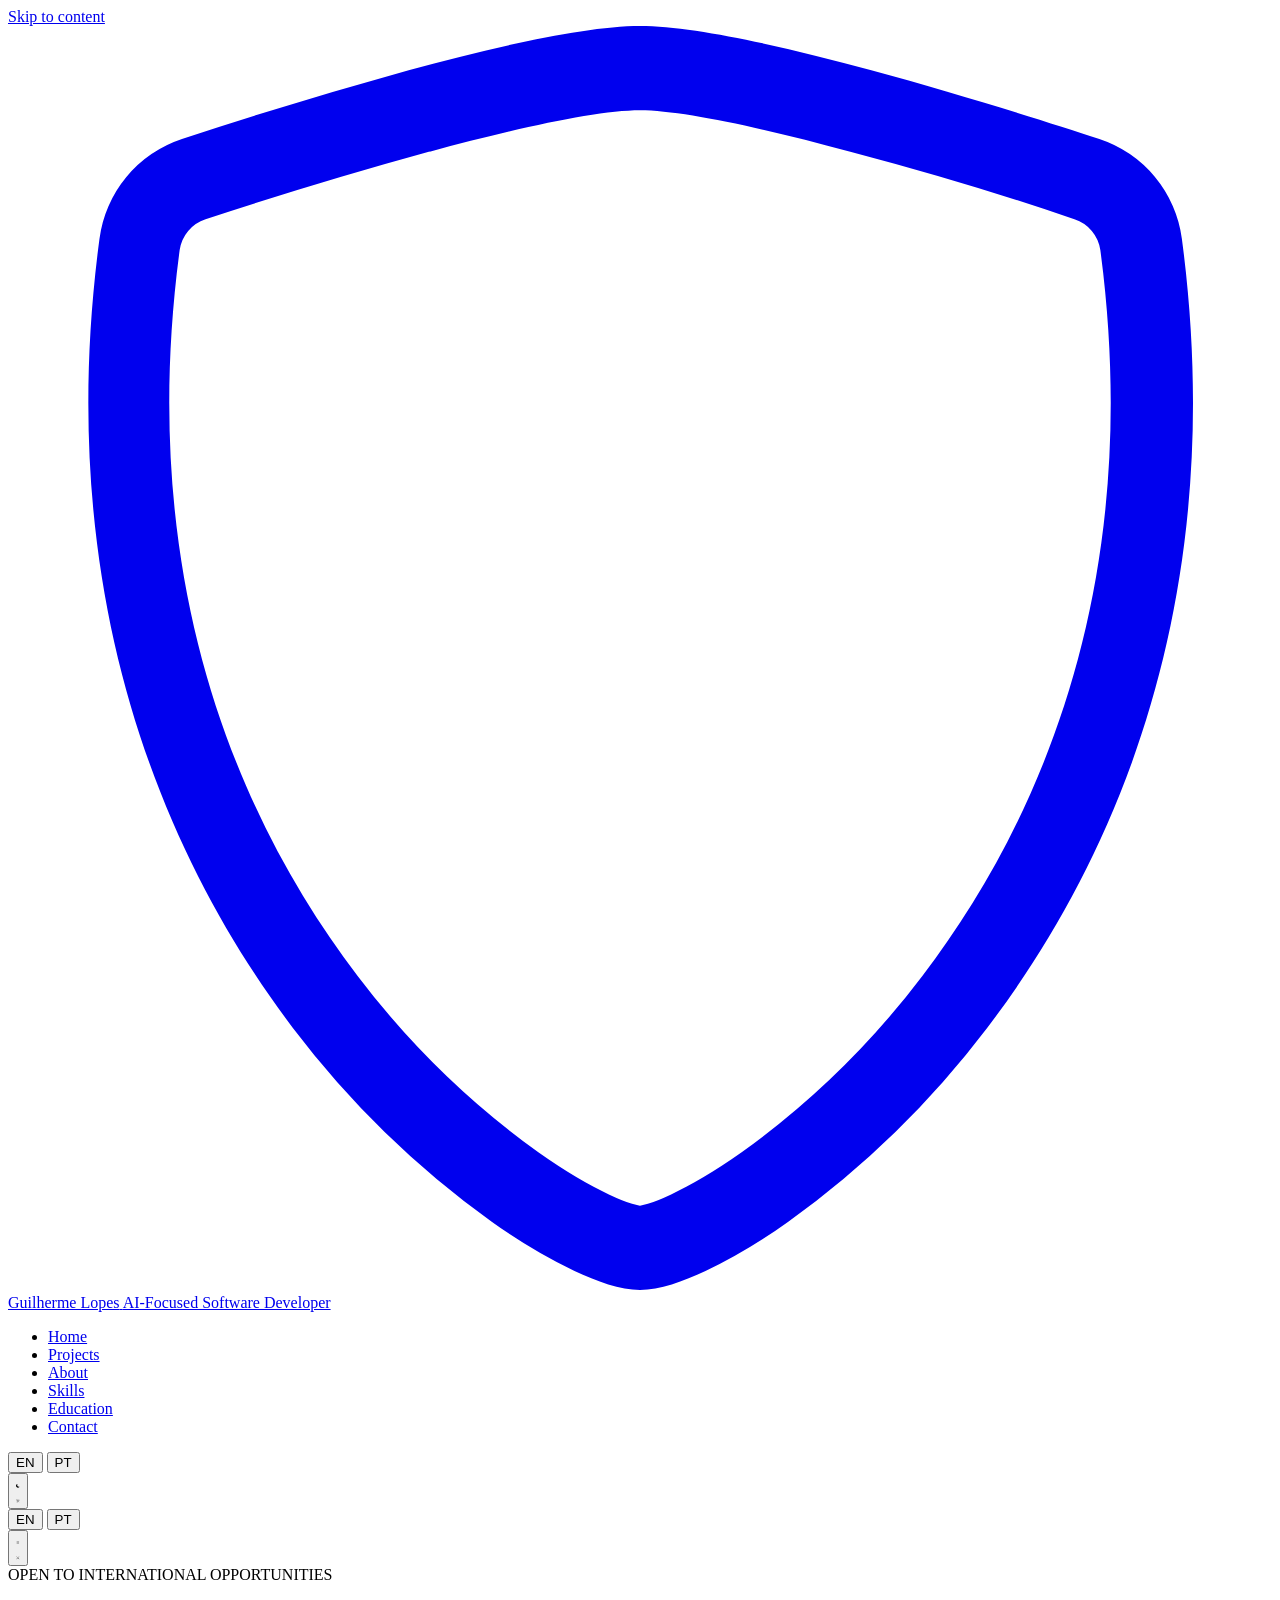
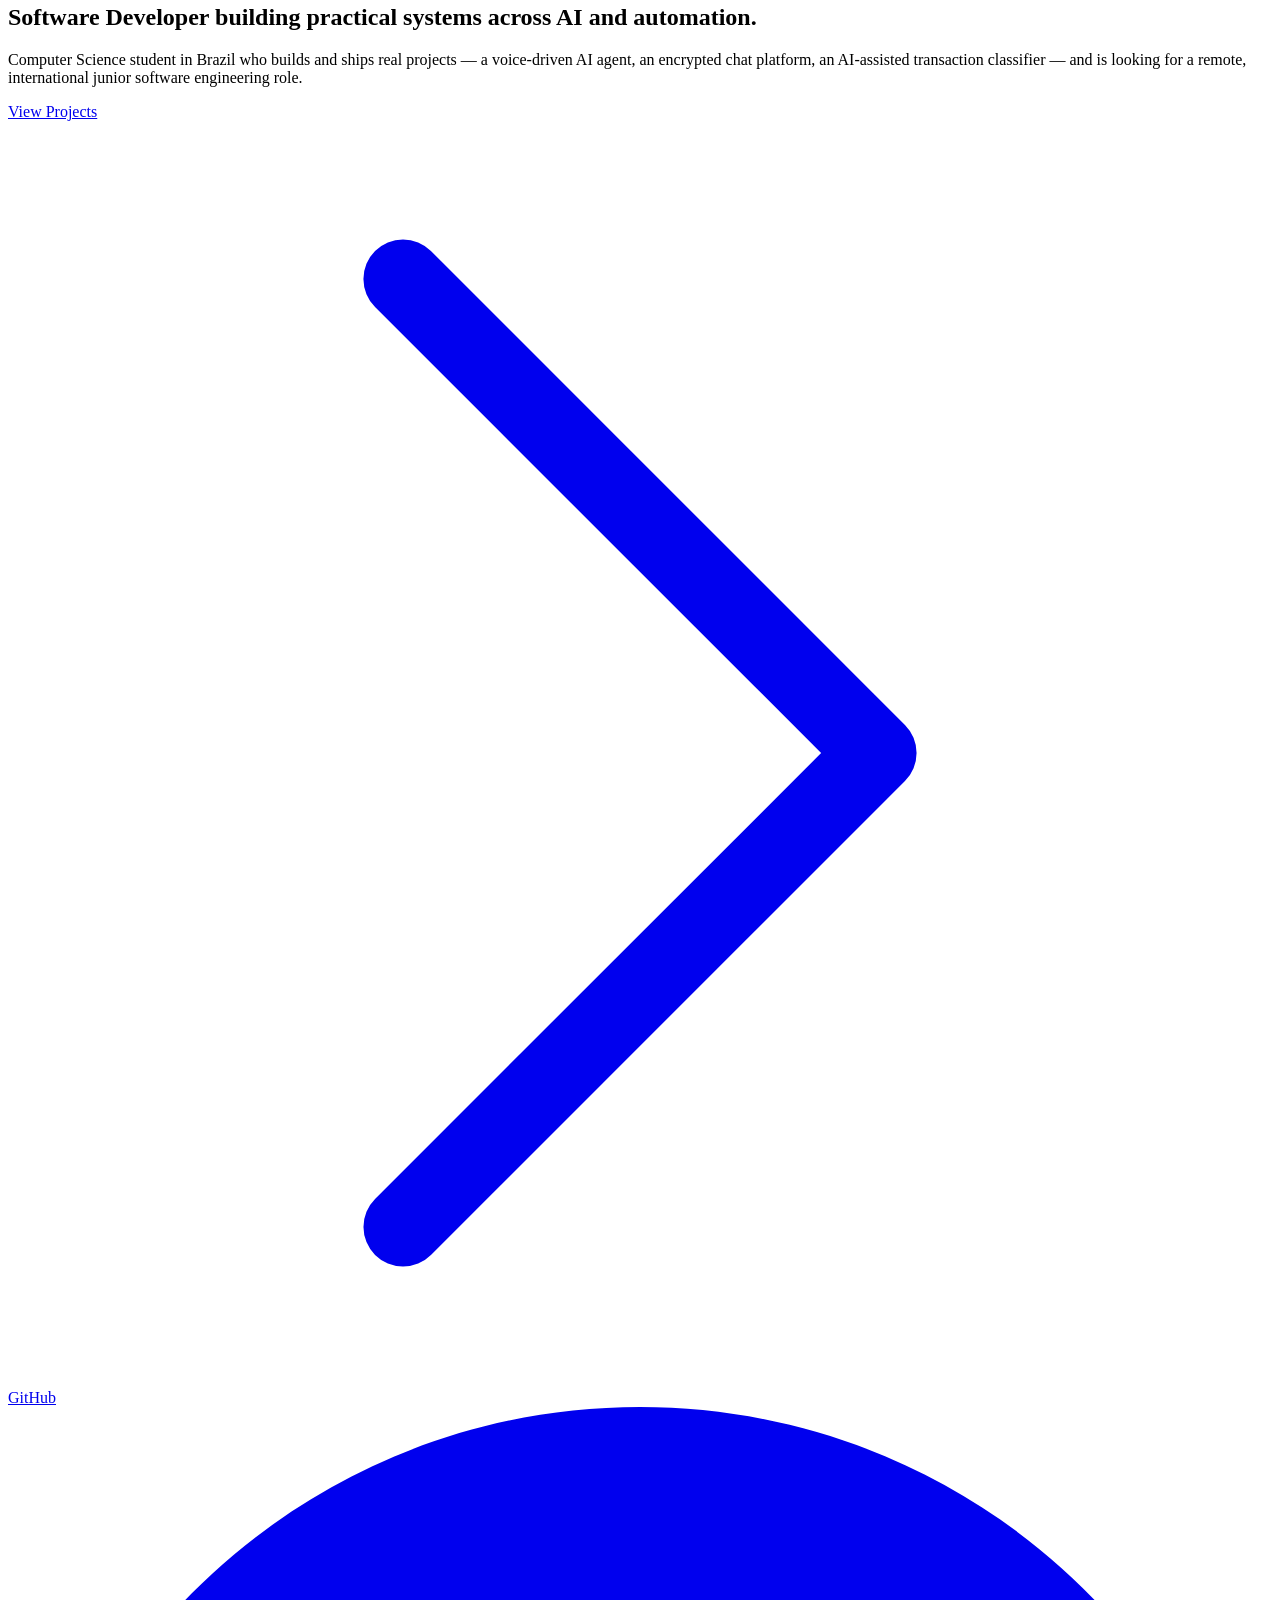
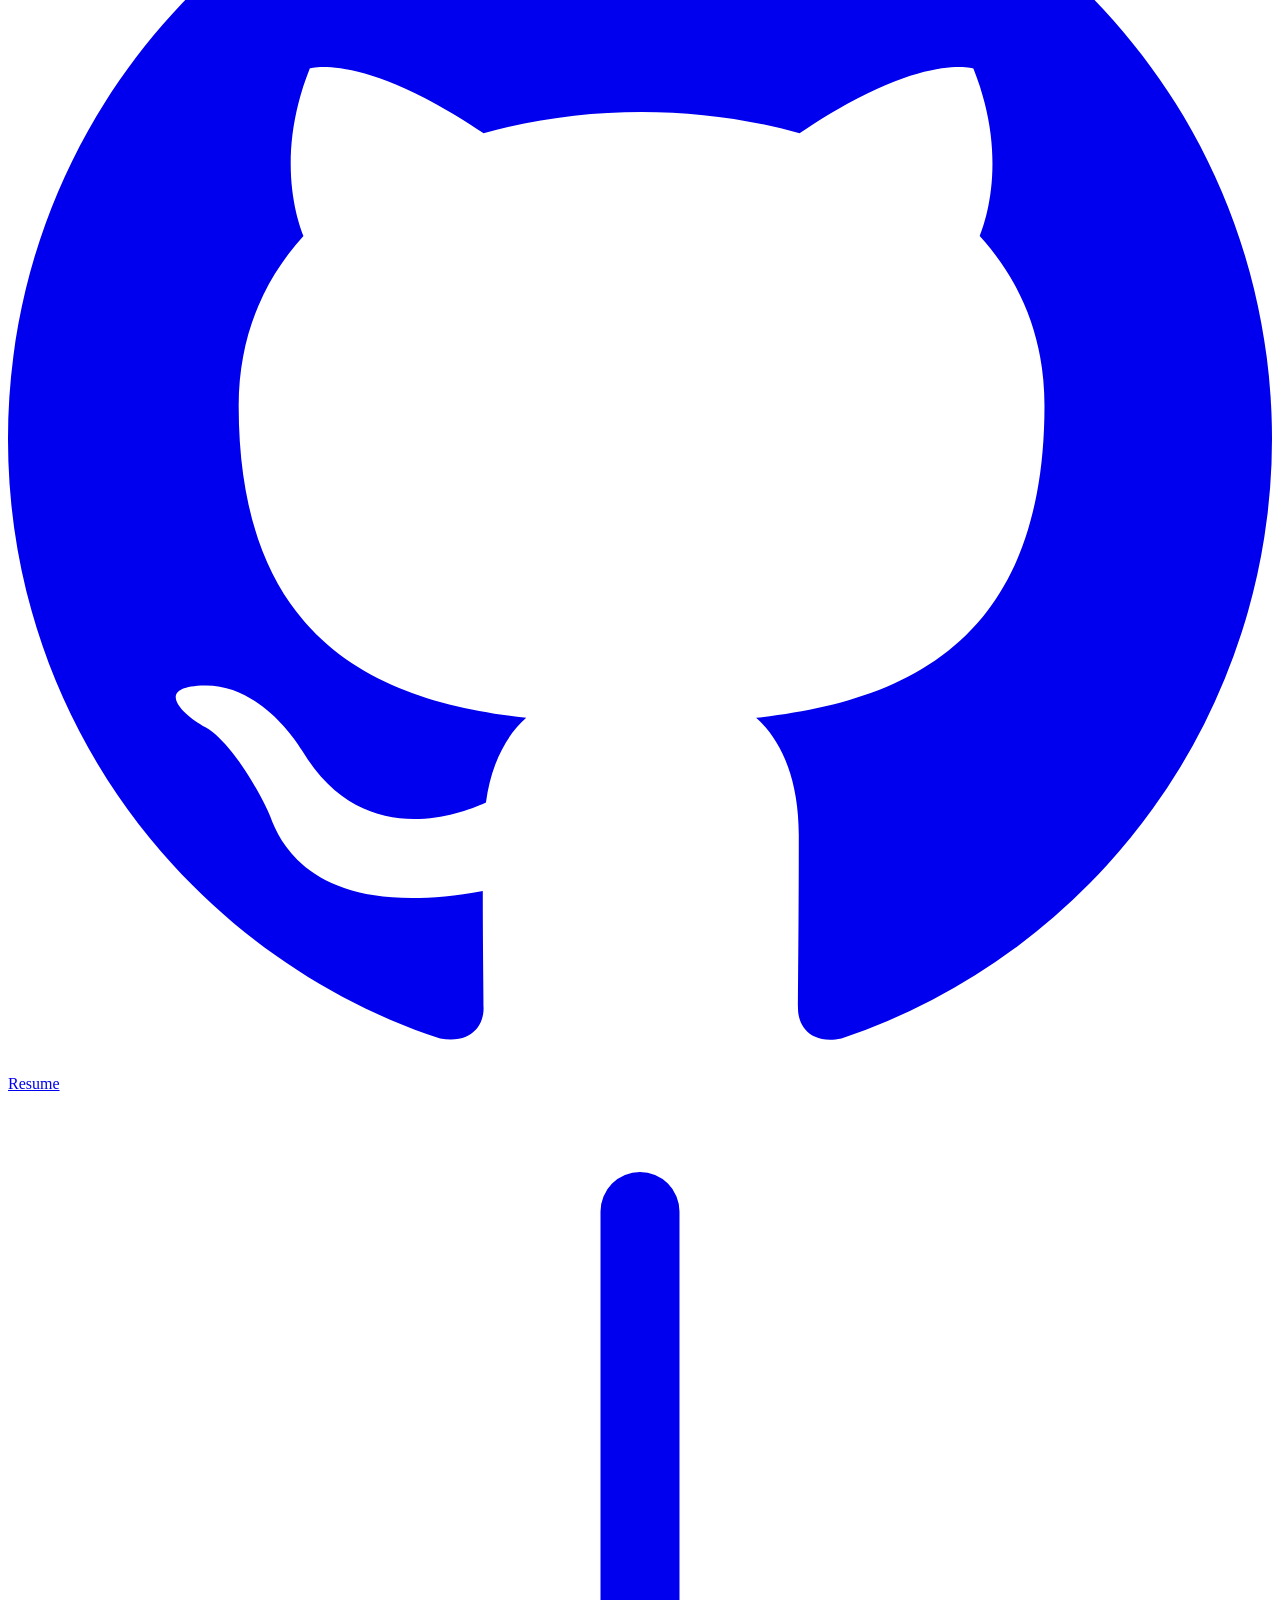
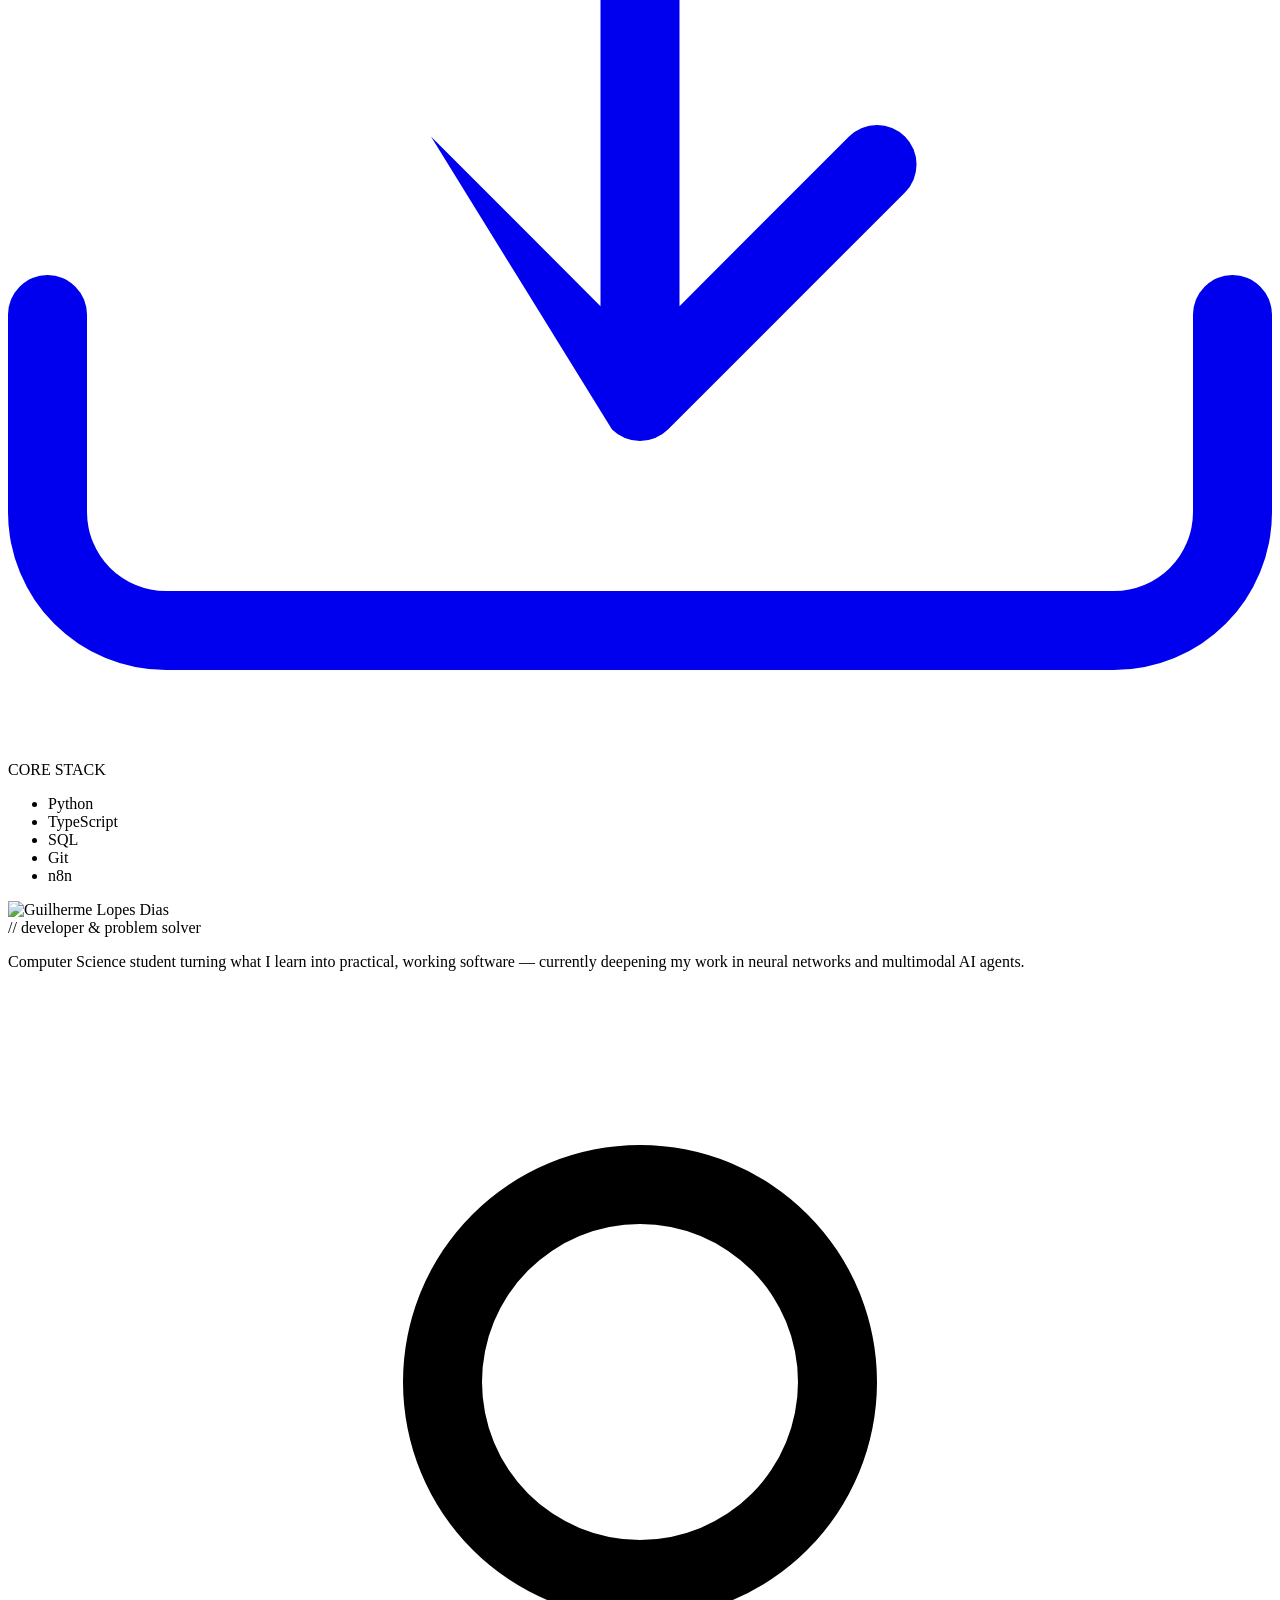
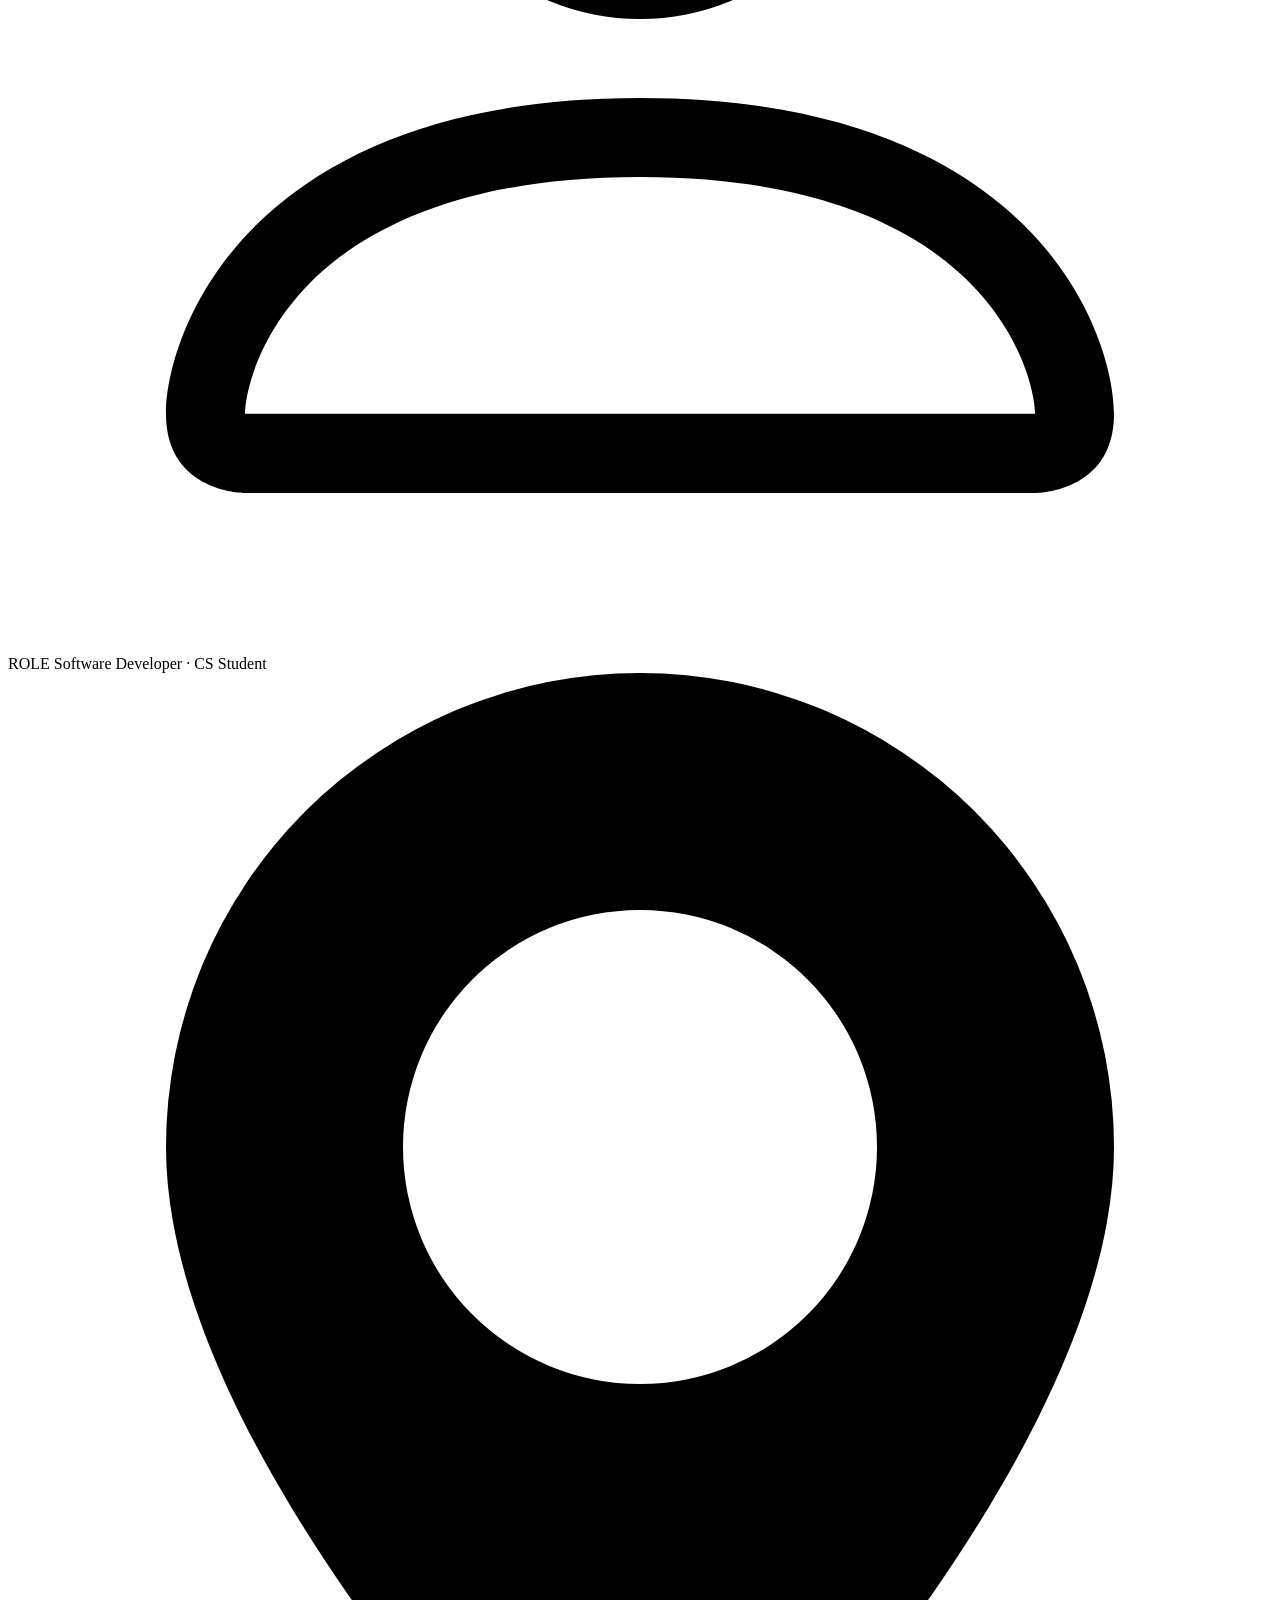
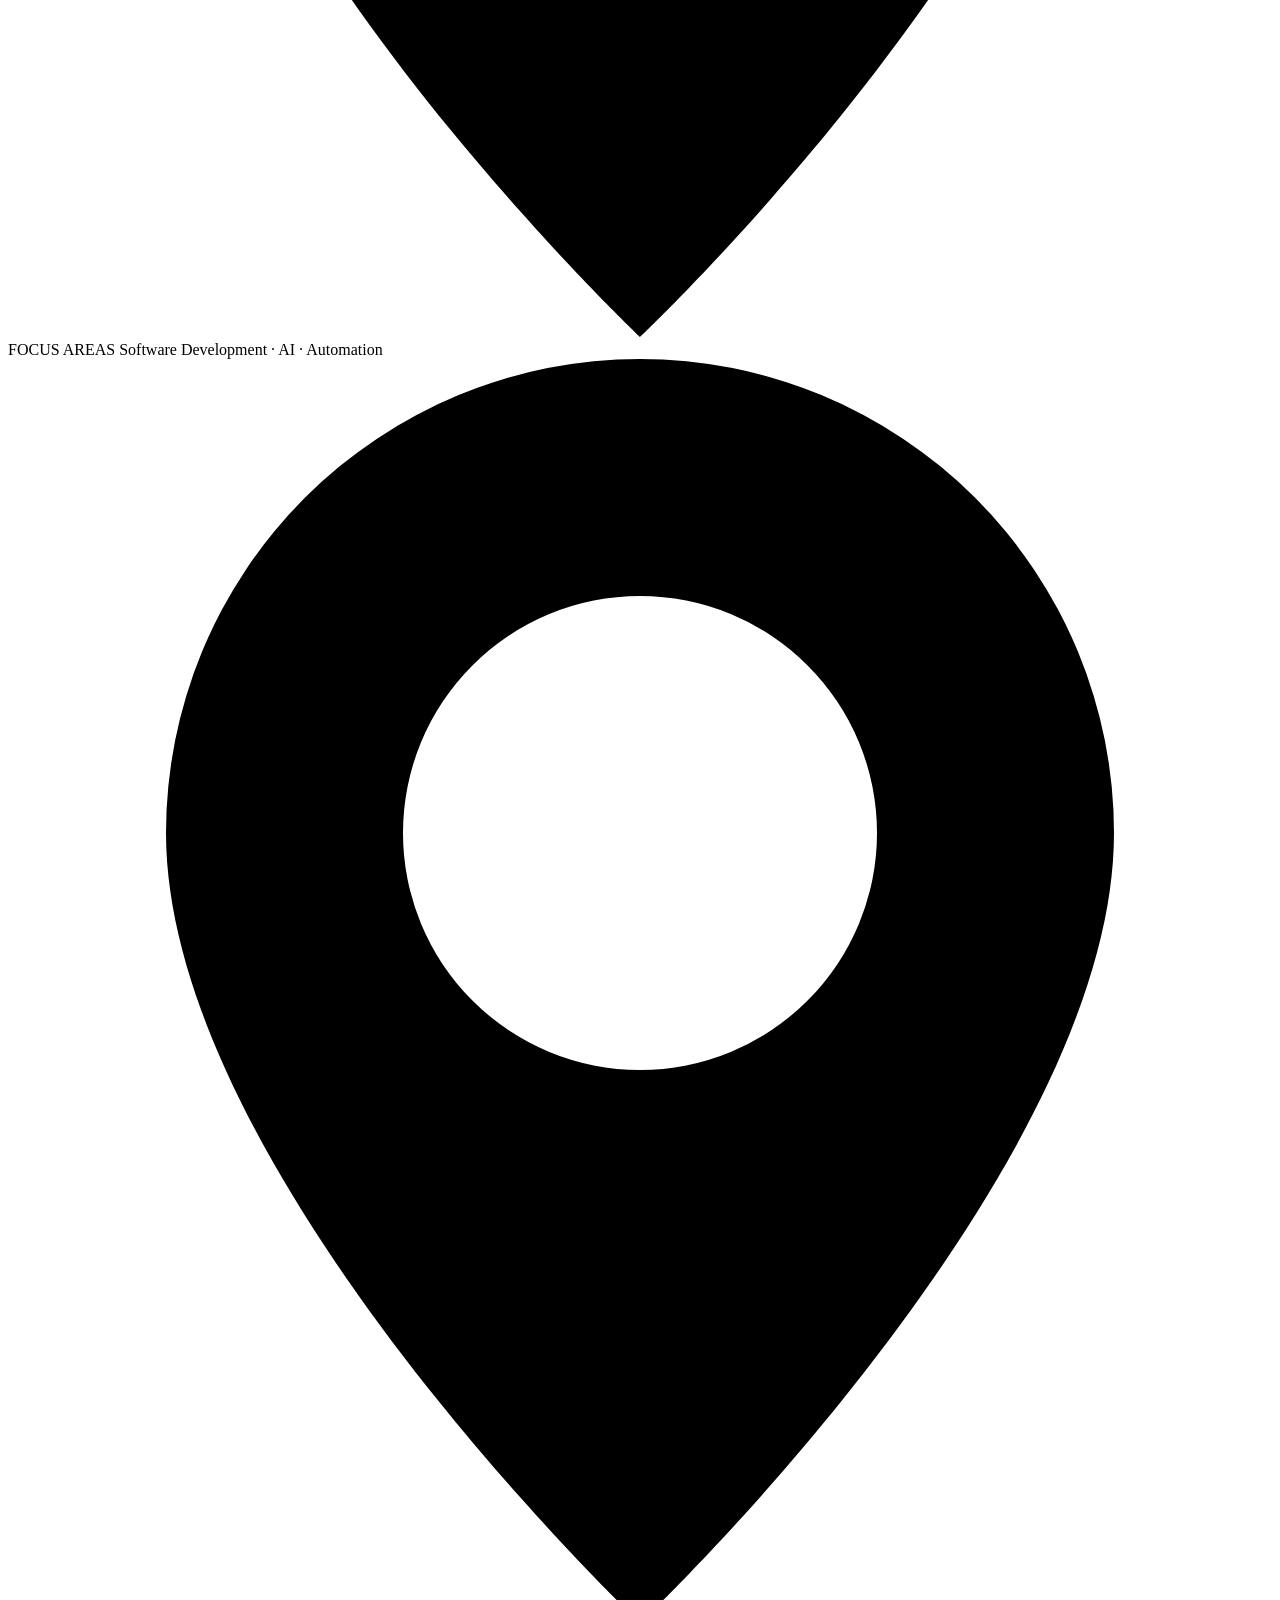
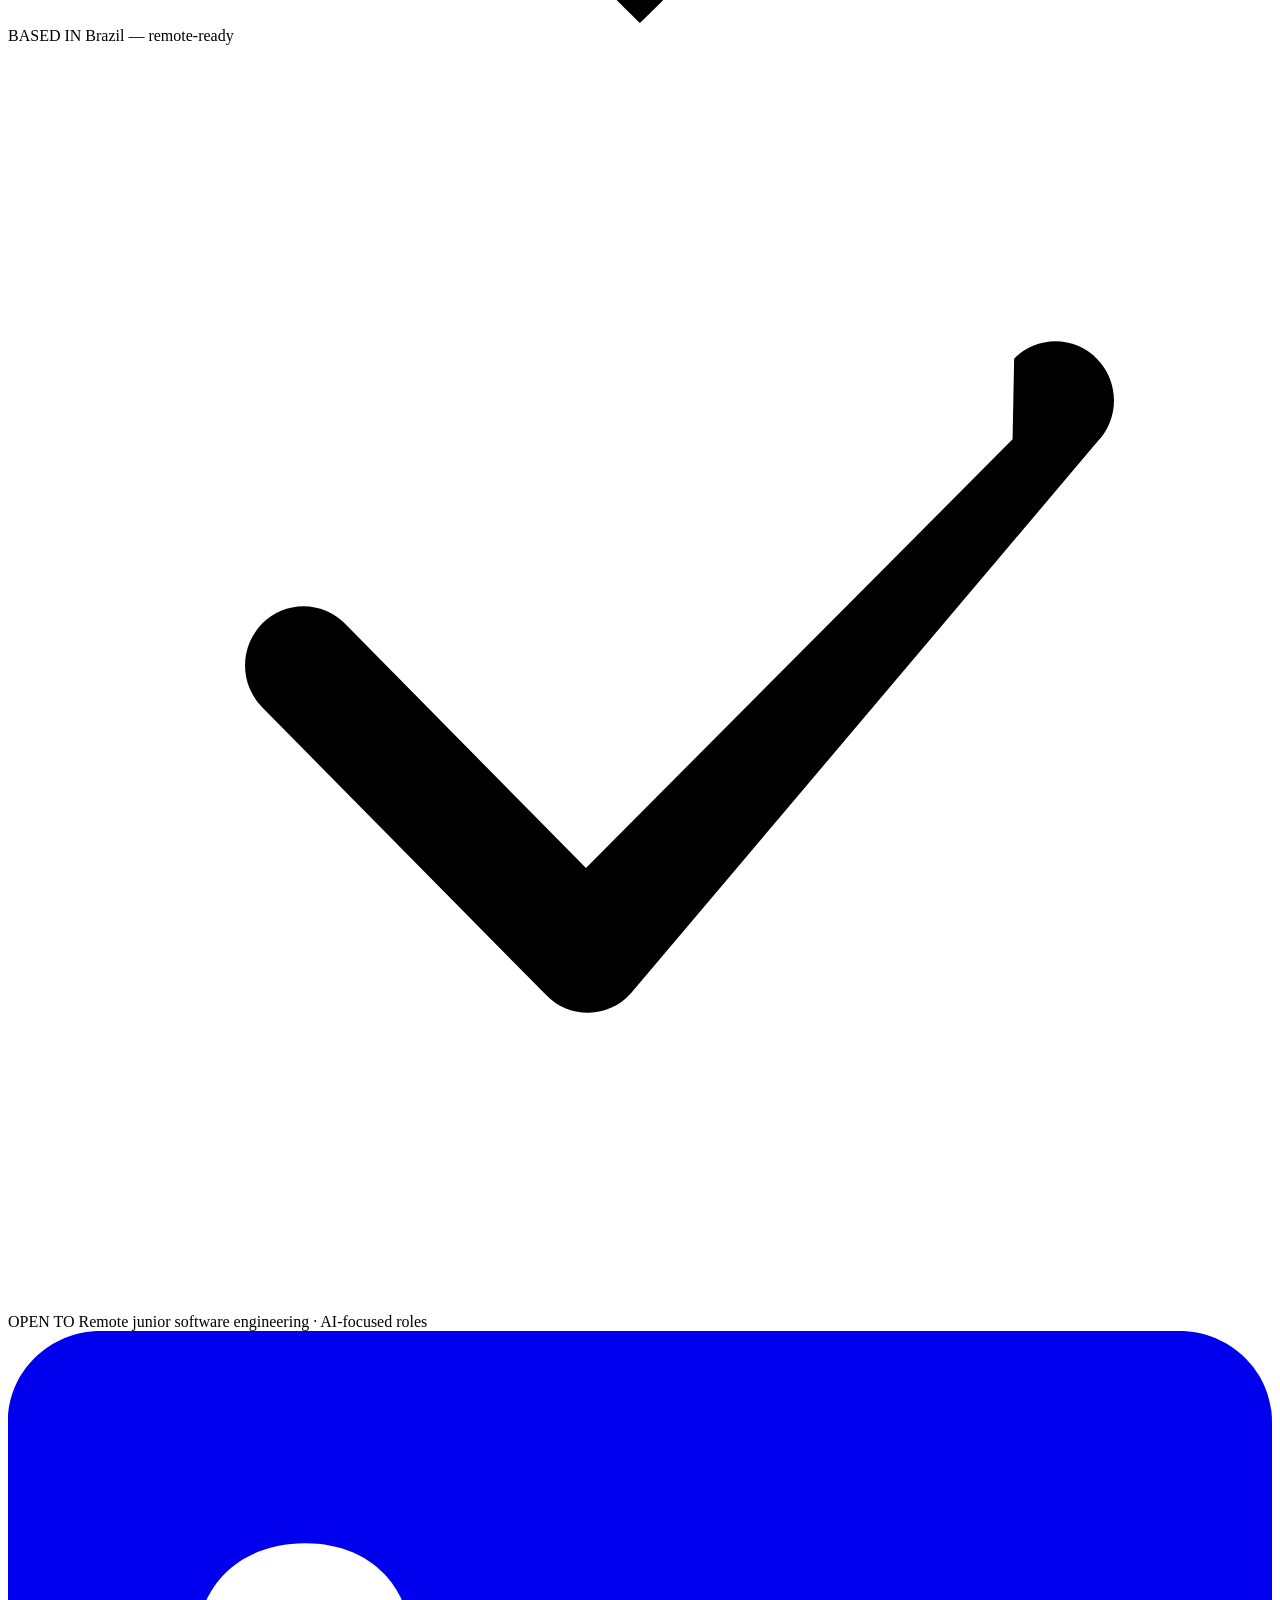
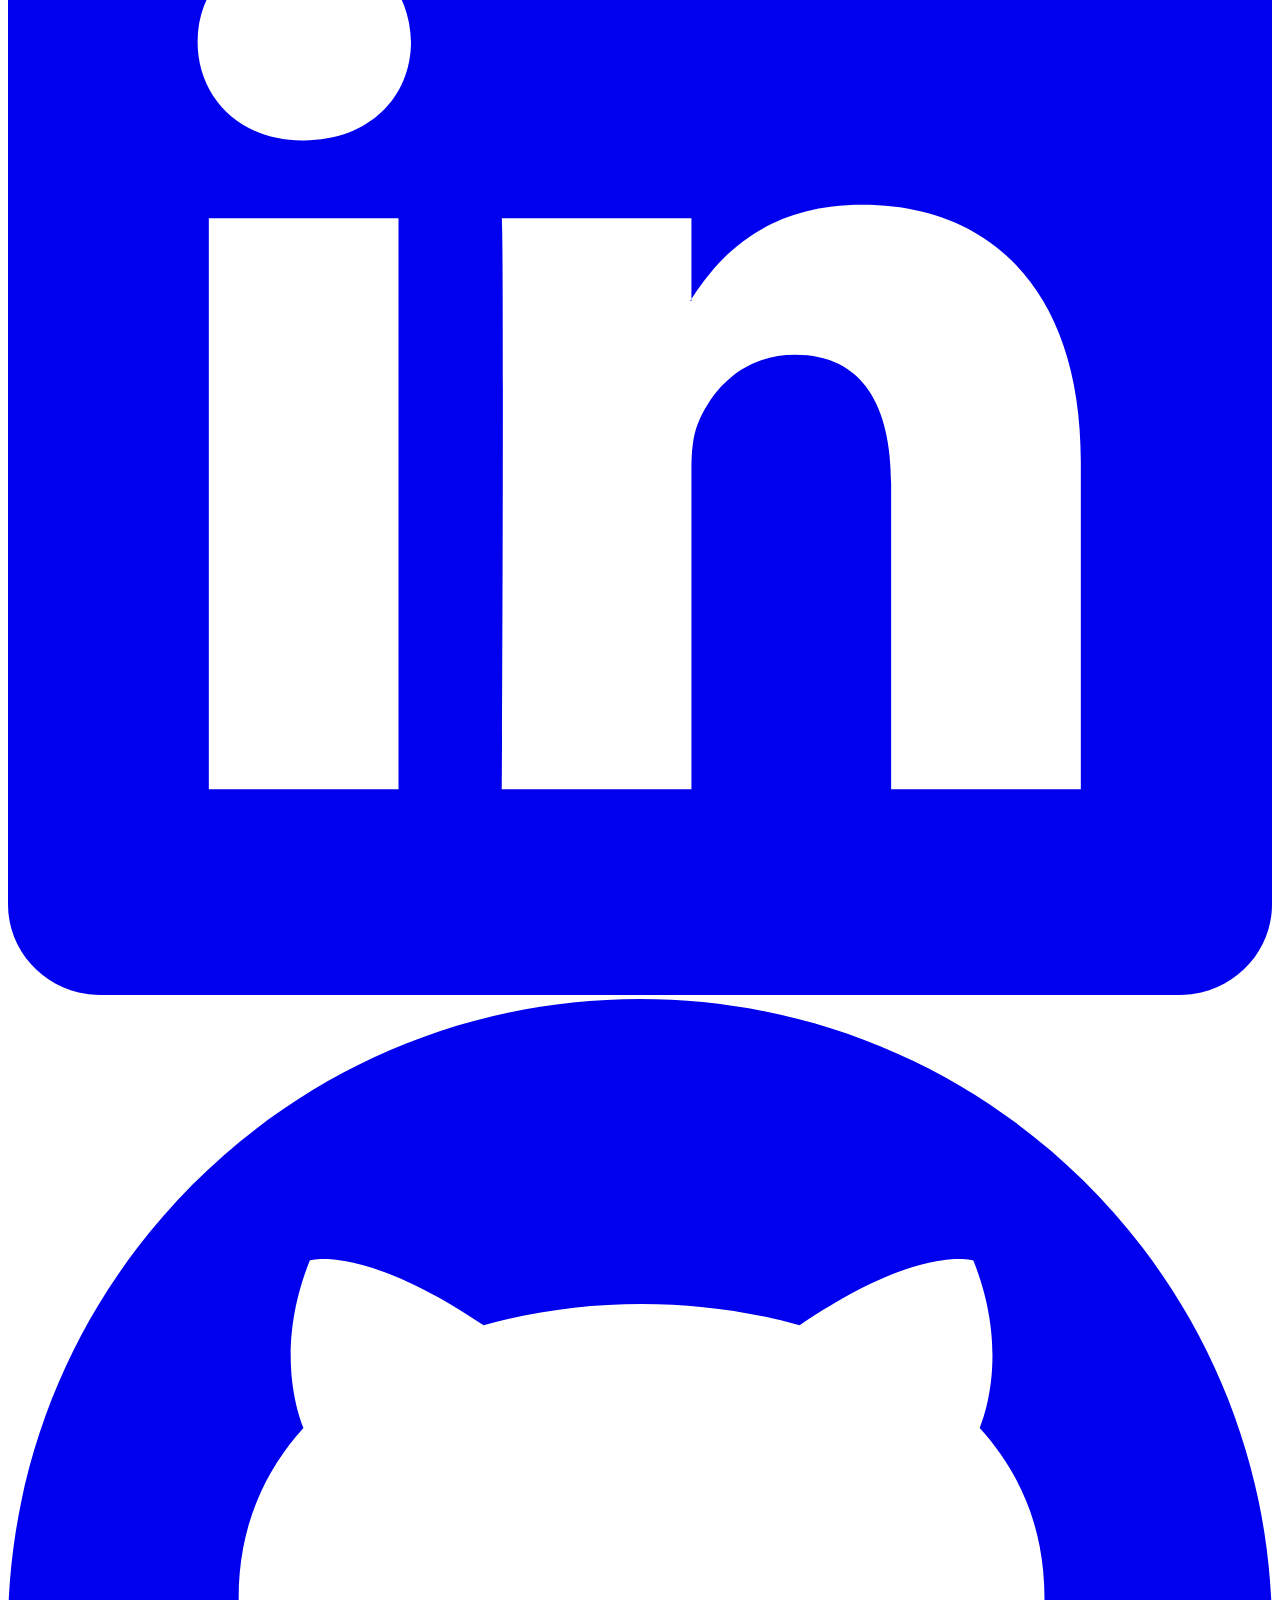
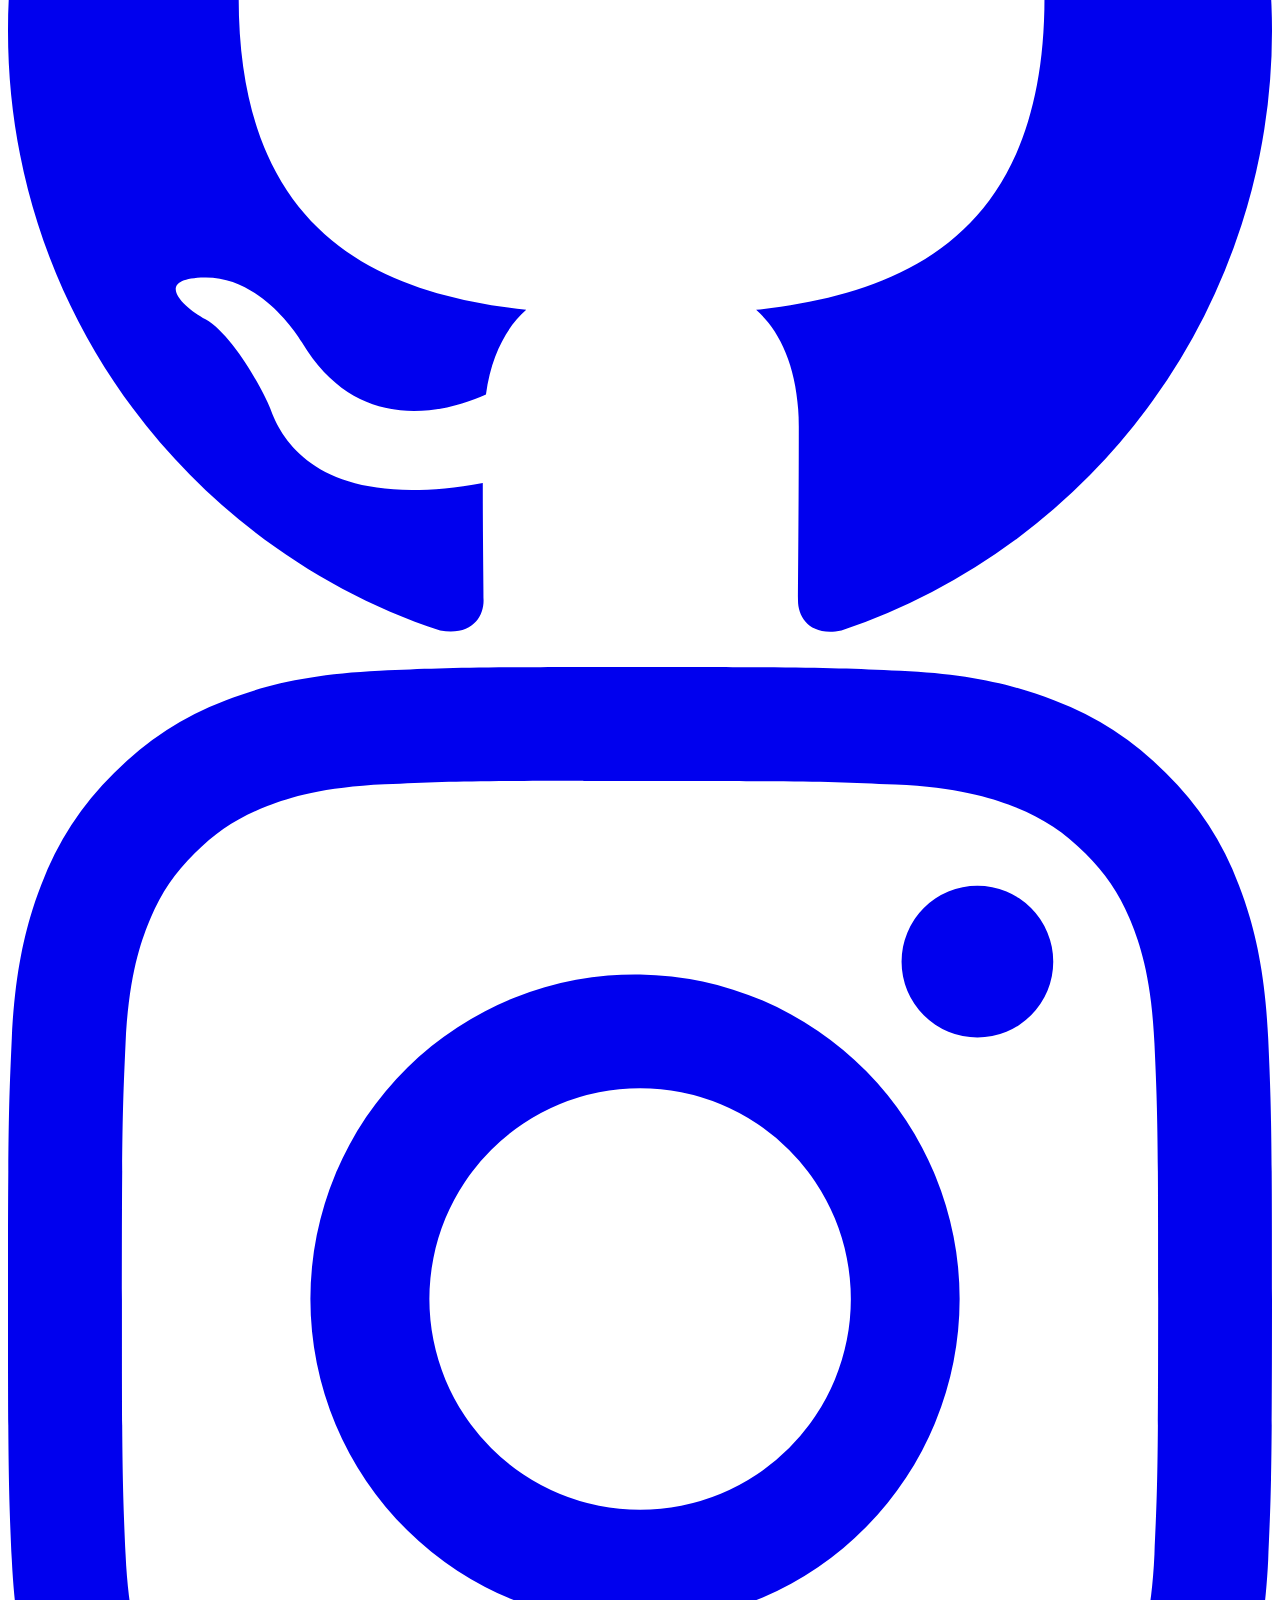
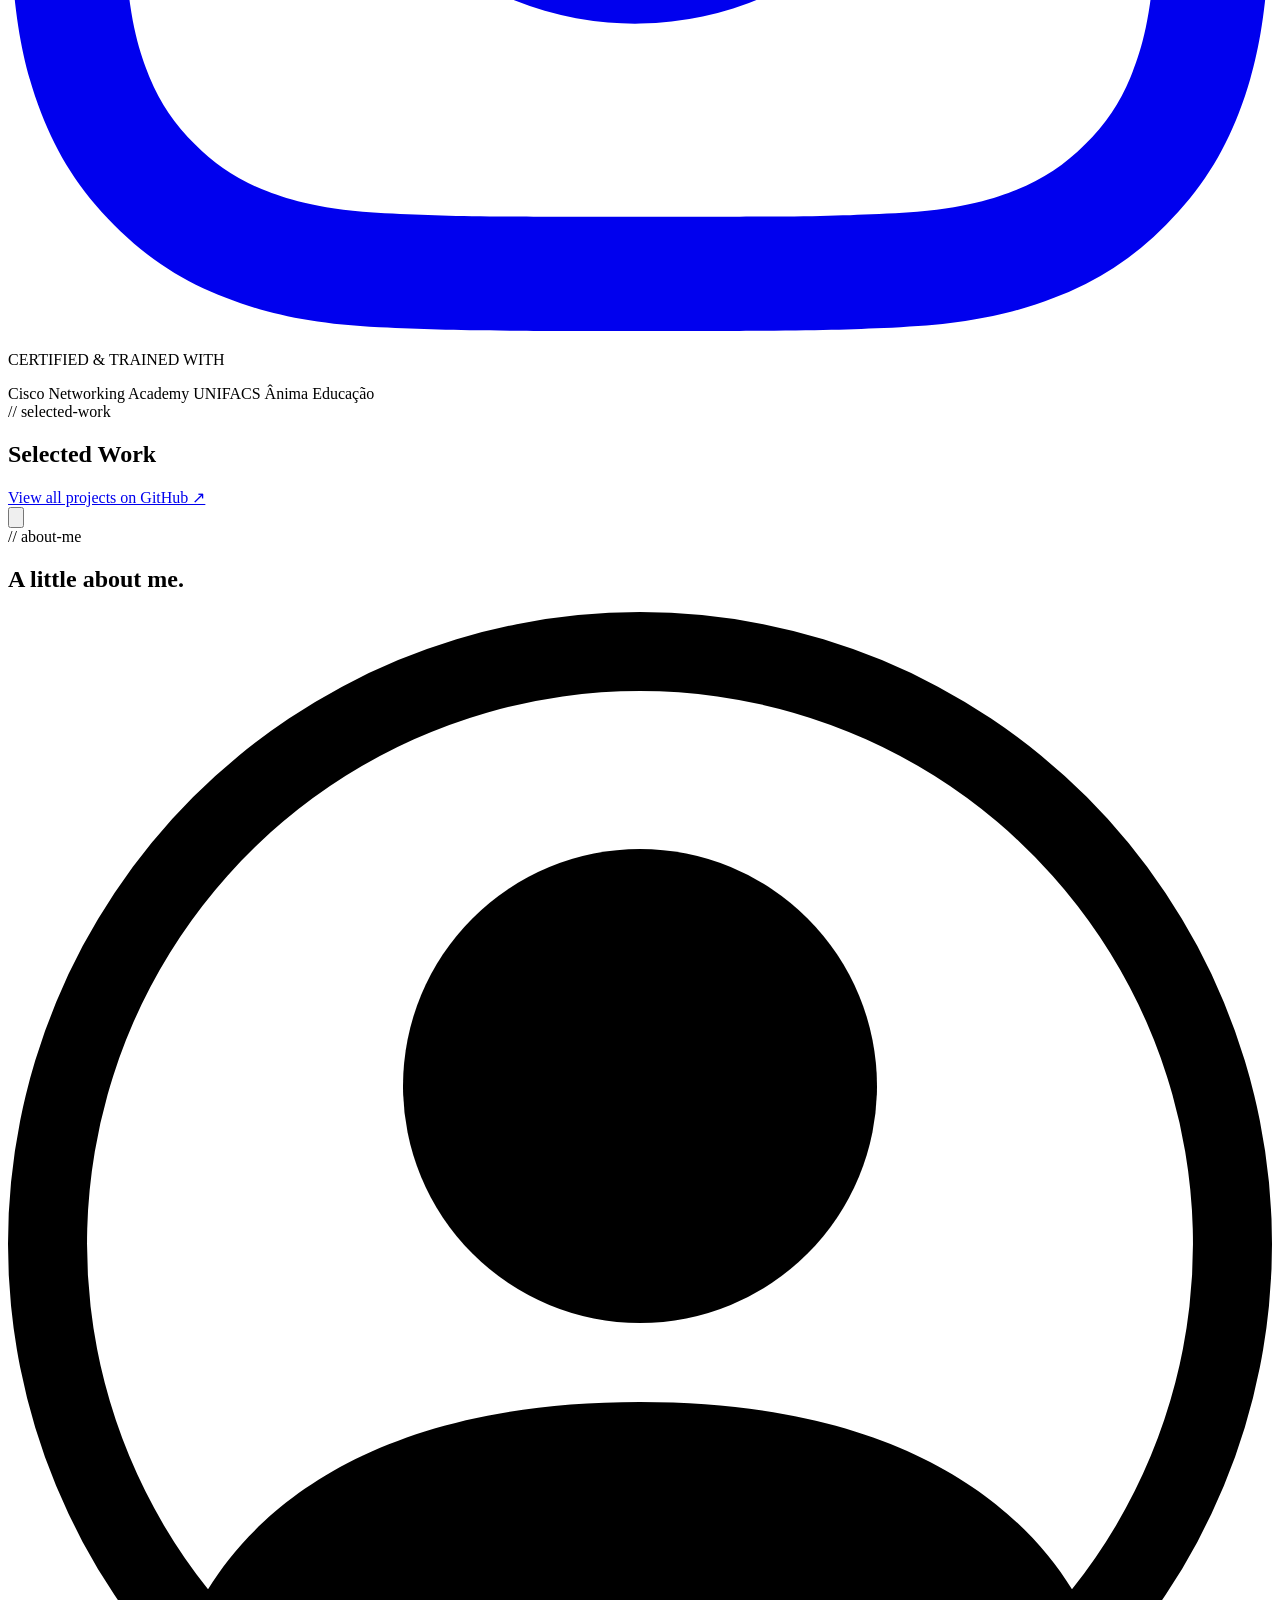
==== index.html @ d3d2cd1e "Rename index (2) copy 2.html to index.html" ====
<!DOCTYPE html>
<html lang="en" data-theme="dark-green">
<head>
<meta charset="UTF-8">
<meta name="viewport" content="width=device-width, initial-scale=1.0">
<title>Guilherme Lopes Dias | Software Engineer | AI & Automation</title>
<meta name="description" content="Guilherme Lopes Dias — Computer Science student and early-career Software Engineer building practical projects across AI and automation, with cybersecurity as an area of academic and technical interest. Open to remote international junior software engineering opportunities.">
<meta property="og:type" content="website">
<meta property="og:title" content="Guilherme Lopes Dias | Software Engineer | AI & Automation">
<meta property="og:description" content="Computer Science student building practical software across AI, automation and security-focused projects. Open to remote international junior software engineering opportunities.">
<meta property="og:image" content="img/guilherme.jpeg">
<meta name="twitter:card" content="summary">
<meta name="twitter:title" content="Guilherme Lopes Dias | Software Engineer | AI & Automation">
<meta name="twitter:description" content="Computer Science student building practical software across AI, automation and security-focused projects. Open to remote international junior software engineering opportunities.">
<meta name="twitter:image" content="img/guilherme.jpeg">
<link rel="preconnect" href="https://fonts.googleapis.com">
<link rel="preconnect" href="https://fonts.gstatic.com" crossorigin>
<link rel="icon" type="image/svg+xml" href="favicon.svg">
<link rel="stylesheet" href="styles.css">
</head>
<body>

<a href="#main" class="skip-link">Skip to content</a>
<div class="bg-grid" aria-hidden="true"></div>

<!-- ============ HEADER ============ -->
<header class="site-header">
  <div class="header-inner">
    <a href="#home" class="brand">
      <span class="brand-mark" aria-hidden="true">
        <svg xmlns="http://www.w3.org/2000/svg" viewBox="0 0 16 16" fill="currentColor"><path d="M5.338 1.59a61 61 0 0 0-2.837.856.48.48 0 0 0-.328.39c-.554 4.157.726 7.19 2.253 9.188a10.7 10.7 0 0 0 2.287 2.233c.346.244.652.42.893.533q.18.085.293.118a1 1 0 0 0 .101.025 1 1 0 0 0 .1-.025q.114-.033.294-.118c.24-.113.547-.29.893-.533a10.7 10.7 0 0 0 2.287-2.233c1.527-1.997 2.807-5.031 2.253-9.188a.48.48 0 0 0-.328-.39q-1.286-.445-2.837-.855C9.552 1.29 8.531 1.067 8 1.067c-.531 0-1.552.223-2.662.524zM5.072.56C6.157.265 7.31 0 8 0s1.843.265 2.928.56c1.11.3 2.229.655 2.887.87a1.54 1.54 0 0 1 1.044 1.262c.596 4.477-.787 7.795-2.465 9.99a11.8 11.8 0 0 1-2.517 2.453 7 7 0 0 1-1.048.625c-.28.132-.581.24-.829.24s-.548-.108-.829-.24a7 7 0 0 1-1.048-.625 11.8 11.8 0 0 1-2.517-2.453C1.945 10.487.562 7.169 1.158 2.692A1.54 1.54 0 0 1 2.202 1.43 63 63 0 0 1 5.072.56z"/></svg>
      </span>
      <span class="brand-text">
        <span class="brand-name">Guilherme Lopes</span>
        <span class="brand-role" data-i18n="brand.role">AI-Focused Software Developer</span>
      </span>
    </a>

    <nav class="main-nav" id="mainNav">
      <ul>
        <li><a href="#home" class="nav-link active" data-i18n="nav.home">Home</a></li>
        <li><a href="#projects" class="nav-link" data-i18n="nav.projects">Projects</a></li>
        <li><a href="#about" class="nav-link" data-i18n="nav.about">About</a></li>
        <li><a href="#skills" class="nav-link" data-i18n="nav.skills">Skills</a></li>
        <li><a href="#experience" class="nav-link" data-i18n="nav.education">Education</a></li>
        <li><a href="#contact" class="nav-link" data-i18n="nav.contact">Contact</a></li>
      </ul>
      <div class="lang-toggle mobile-lang-toggle" role="group" aria-label="Language">
        <button class="lang-btn active" data-lang="en">EN</button>
        <button class="lang-btn" data-lang="pt">PT</button>
      </div>
    </nav>

    <div class="header-controls">
      <button class="icon-toggle" id="themeToggle" aria-label="Toggle theme">
        <svg class="icon-moon" xmlns="http://www.w3.org/2000/svg" viewBox="0 0 16 16" fill="currentColor"><path d="M6 .278a.768.768 0 0 1 .08.858 7.2 7.2 0 0 0-.878 3.46c0 4.021 3.278 7.277 7.318 7.277.527 0 1.04-.055 1.533-.16a.79.79 0 0 1 .81.316.73.73 0 0 1-.031.893A8.35 8.35 0 0 1 8.344 16C3.734 16 0 12.286 0 7.71 0 4.266 2.114 1.312 5.124.06A.75.75 0 0 1 6 .278z"/></svg>
        <svg class="icon-sun" xmlns="http://www.w3.org/2000/svg" viewBox="0 0 16 16" fill="currentColor"><path d="M8 11a3 3 0 1 1 0-6 3 3 0 0 1 0 6m0 1a4 4 0 1 0 0-8 4 4 0 0 0 0 8M8 0a.5.5 0 0 1 .5.5v2a.5.5 0 0 1-1 0v-2A.5.5 0 0 1 8 0m0 13a.5.5 0 0 1 .5.5v2a.5.5 0 0 1-1 0v-2a.5.5 0 0 1 .5-.5M16 8a.5.5 0 0 1-.5.5h-2a.5.5 0 0 1 0-1h2a.5.5 0 0 1 .5.5M3 8a.5.5 0 0 1-.5.5h-2a.5.5 0 0 1 0-1h2A.5.5 0 0 1 3 8m10.657-5.657a.5.5 0 0 1 0 .707l-1.414 1.415a.5.5 0 1 1-.707-.708l1.414-1.414a.5.5 0 0 1 .707 0m-9.193 9.193a.5.5 0 0 1 0 .707L3.05 13.657a.5.5 0 0 1-.707-.707l1.414-1.414a.5.5 0 0 1 .707 0m9.193 2.121a.5.5 0 0 1-.707 0l-1.414-1.414a.5.5 0 0 1 .707-.707l1.414 1.414a.5.5 0 0 1 0 .707M4.464 4.465a.5.5 0 0 1-.707 0L2.343 3.05a.5.5 0 1 1 .707-.707l1.414 1.414a.5.5 0 0 1 0 .708z"/></svg>
      </button>
      <div class="lang-toggle" role="group" aria-label="Language">
        <button class="lang-btn active" data-lang="en">EN</button>
        <button class="lang-btn" data-lang="pt">PT</button>
      </div>
      <button class="menu-toggle" id="menuToggle" aria-label="Open menu" aria-expanded="false">
        <svg class="icon-open" xmlns="http://www.w3.org/2000/svg" viewBox="0 0 16 16" fill="currentColor"><path fill-rule="evenodd" d="M2.5 12a.5.5 0 0 1 .5-.5h10a.5.5 0 0 1 0 1H3a.5.5 0 0 1-.5-.5m0-4a.5.5 0 0 1 .5-.5h10a.5.5 0 0 1 0 1H3a.5.5 0 0 1-.5-.5m0-4a.5.5 0 0 1 .5-.5h10a.5.5 0 0 1 0 1H3a.5.5 0 0 1-.5-.5"/></svg>
        <svg class="icon-close" xmlns="http://www.w3.org/2000/svg" viewBox="0 0 16 16" fill="currentColor"><path d="M2.146 2.854a.5.5 0 1 1 .708-.708L8 7.293l5.146-5.147a.5.5 0 0 1 .708.708L8.707 8l5.147 5.146a.5.5 0 0 1-.708.708L8 8.707l-5.146 5.147a.5.5 0 0 1-.708-.708L7.293 8 2.146 2.854z"/></svg>
      </button>
    </div>
  </div>
</header>

<main id="main">

  <!-- ============ HERO ============ -->
  <section class="hero" id="home">
    <div class="container">
      <div class="hero-grid">

        <div class="hero-content">
          <span class="badge"><span class="pulse-dot"></span><span data-i18n="hero.badge">OPEN TO INTERNATIONAL OPPORTUNITIES</span></span>
          <h1><span data-i18n="hero.headline.pre">Software Developer building practical systems across</span> <span class="accent" data-i18n="hero.headline.accent">AI and automation</span><span data-i18n="hero.headline.dot">.</span></h1>
          <p class="hero-sub" data-i18n="hero.sub">Computer Science student in Brazil who builds and ships real projects — a voice-driven AI agent, an encrypted chat platform, an AI-assisted transaction classifier — and is looking for a remote, international junior software engineering role.</p>

          <div class="hero-cta">
            <a href="#projects" class="btn btn-primary">
              <span data-i18n="hero.ctaPrimary">View Projects</span>
              <svg xmlns="http://www.w3.org/2000/svg" viewBox="0 0 16 16" fill="currentColor"><path fill-rule="evenodd" d="M4.646 1.646a.5.5 0 0 1 .708 0l6 6a.5.5 0 0 1 0 .708l-6 6a.5.5 0 0 1-.708-.708L10.293 8 4.646 2.354a.5.5 0 0 1 0-.708z"/></svg>
            </a>
            <a href="https://github.com/Guilherme-Lopesz" target="_blank" rel="noopener" class="btn btn-outline">
              <span data-i18n="hero.ctaTertiary">GitHub</span>
              <svg xmlns="http://www.w3.org/2000/svg" viewBox="0 0 16 16" fill="currentColor"><path d="M8 0C3.58 0 0 3.58 0 8c0 3.54 2.29 6.53 5.47 7.59.4.07.55-.17.55-.38 0-.19-.01-.82-.01-1.49-2.01.37-2.53-.49-2.69-.94-.09-.23-.48-.94-.82-1.13-.28-.15-.68-.52-.01-.53.63-.01 1.08.58 1.23.82.72 1.21 1.87.87 2.33.66.07-.52.28-.87.51-1.07-1.78-.2-3.64-.89-3.64-3.95 0-.87.31-1.59.82-2.15-.08-.2-.36-1.02.08-2.12 0 0 .67-.21 2.2.82.64-.18 1.32-.27 2-.27s1.36.09 2 .27c1.53-1.04 2.2-.82 2.2-.82.44 1.1.16 1.92.08 2.12.51.56.82 1.27.82 2.15 0 3.07-1.87 3.75-3.65 3.95.29.25.54.73.54 1.48 0 1.07-.01 1.93-.01 2.2 0 .21.15.46.55.38A8.01 8.01 0 0 0 16 8c0-4.42-3.58-8-8-8"/></svg>
            </a>
            <!-- TODO: replace with the real resume file path once it's added to the project -->
            <a href="Guilherme_Lopes_Dias_Resume_Updated.pdf" target="_blank" rel="noopener" class="btn btn-ghost">
              <span data-i18n="hero.ctaResume">Resume</span>
              <svg xmlns="http://www.w3.org/2000/svg" viewBox="0 0 16 16" fill="currentColor"><path d="M.5 9.9a.5.5 0 0 1 .5.5v2.5a1 1 0 0 0 1 1h12a1 1 0 0 0 1-1v-2.5a.5.5 0 0 1 1 0v2.5a2 2 0 0 1-2 2H2a2 2 0 0 1-2-2v-2.5a.5.5 0 0 1 .5-.5"/><path d="M7.646 11.854a.5.5 0 0 0 .708 0l3-3a.5.5 0 0 0-.708-.708L8.5 10.293V1.5a.5.5 0 0 0-1 0v8.793L5.354 8.146a.5.5 0 1_-.708.708z"/></svg>
            </a>
          </div>

          <div class="tech-row">
            <span class="tech-row-label" data-i18n="hero.stackLabel">CORE STACK</span>
            <ul class="tech-list">
              <li>Python</li><li>TypeScript</li><li>SQL</li><li>Git</li><li>n8n</li>
            </ul>
          </div>
        </div>

        <aside class="profile-card">
          <div class="profile-top">
            <div class="profile-photo-frame">
              <span class="bracket bracket-tl" aria-hidden="true"></span>
              <img src="img/guilherme.jpeg" alt="Guilherme Lopes Dias">
              <span class="bracket bracket-br" aria-hidden="true"></span>
            </div>
            <div class="profile-intro">
              <span class="eyebrow" data-i18n="hero.profileEyebrow">// developer &amp; problem solver</span>
              <p data-i18n="hero.profileBio">Computer Science student turning what I learn into practical, working software — currently deepening my work in neural networks and multimodal AI agents.</p>
            </div>
          </div>

          <div class="profile-stats">
            <div class="stat">
              <span class="stat-icon" aria-hidden="true"><svg xmlns="http://www.w3.org/2000/svg" viewBox="0 0 16 16" fill="currentColor"><path d="M8 8a3 3 0 1 0 0-6 3 3 0 0 0 0 6m2 -3a2 2 0 1 1-4 0 2 2 0 0 1 4 0m4 8c0 1-1 1-1 1H3s-1 0-1-1 1-4 6-4 6 3 6 4m-1-.004c-.001-.246-.154-.986-.832-1.664C11.516 10.68 10.289 10 8 10s-3.516.68-4.168 1.332c-.678.678-.83 1.418-.832 1.664z"/></svg></span>
              <div>
                <span class="stat-label" data-i18n="hero.roleLabel">ROLE</span>
                <span class="stat-value" data-i18n="hero.roleValue">Software Developer · CS Student</span>
              </div>
            </div>
            <div class="stat">
              <span class="stat-icon" aria-hidden="true"><svg xmlns="http://www.w3.org/2000/svg" viewBox="0 0 16 16" fill="currentColor"><path d="M8 16s6-5.686 6-10A6 6 0 0 0 2 6c0 4.314 6 10 6 10m0-7a3 3 0 1 1 0-6 3 3 0 0 1 0 6"/></svg></span>
              <div>
                <span class="stat-label" data-i18n="hero.focusLabel">FOCUS AREAS</span>
                <span class="stat-value" data-i18n="hero.focusValue">Software Development · AI · Automation</span>
              </div>
            </div>
            <div class="stat">
              <span class="stat-icon" aria-hidden="true"><svg xmlns="http://www.w3.org/2000/svg" viewBox="0 0 16 16" fill="currentColor"><path d="M8 16s6-5.686 6-10A6 6 0 0 0 2 6c0 4.314 6 10 6 10m0-7a3 3 0 1 1 0-6 3 3 0 0 1 0 6"/></svg></span>
              <div>
                <span class="stat-label" data-i18n="hero.baseLabel">BASED IN</span>
                <span class="stat-value" data-i18n="hero.baseValue">Brazil — remote-ready</span>
              </div>
            </div>
            <div class="stat">
              <span class="stat-icon" aria-hidden="true"><svg xmlns="http://www.w3.org/2000/svg" viewBox="0 0 16 16" fill="currentColor"><path d="M12.736 3.97a.733.733 0 0 1 1.047 0c.286.289.29.756.008 1.05L7.88 12.01a.733.733 0 0 1-1.065.02L3.217 8.384a.757.757 0 0 1 0-1.06.733.733 0 0 1 1.047 0l3.052 3.093 5.4-5.425z"/></svg></span>
              <div>
                <span class="stat-label" data-i18n="hero.openToLabel">OPEN TO</span>
                <span class="stat-value" data-i18n="hero.openToValue">Remote junior software engineering · AI-focused roles</span>
              </div>
            </div>
          </div>

          <div class="profile-social">
            <a href="https://www.linkedin.com/in/guilhermelopesdias" target="_blank" rel="noopener" class="social-icon" aria-label="LinkedIn">
              <svg xmlns="http://www.w3.org/2000/svg" viewBox="0 0 16 16" fill="currentColor"><path d="M0 1.146C0 .513.526 0 1.175 0h13.65C15.474 0 16 .513 16 1.146v13.708c0 .633-.526 1.146-1.175 1.146H1.175C.526 16 0 15.487 0 14.854zm4.943 12.248V6.169H2.542v7.225zm-1.2-8.212c.837 0 1.358-.554 1.358-1.248-.015-.709-.52-1.248-1.342-1.248S2.4 3.226 2.4 3.934c0 .694.521 1.248 1.327 1.248zm4.908 8.212V9.359c0-.216.016-.432.08-.586.173-.431.568-.878 1.232-.878.869 0 1.216.662 1.216 1.634v3.865h2.401V9.25c0-2.22-1.184-3.252-2.764-3.252-1.274 0-1.845.7-2.165 1.193v.025h-.016l.016-.025V6.169h-2.4c.03.678 0 7.225 0 7.225z"/></svg>
            </a>
            <a href="https://github.com/Guilherme-Lopesz" target="_blank" rel="noopener" class="social-icon" aria-label="GitHub">
              <svg xmlns="http://www.w3.org/2000/svg" viewBox="0 0 16 16" fill="currentColor"><path d="M8 0C3.58 0 0 3.58 0 8c0 3.54 2.29 6.53 5.47 7.59.4.07.55-.17.55-.38 0-.19-.01-.82-.01-1.49-2.01.37-2.53-.49-2.69-.94-.09-.23-.48-.94-.82-1.13-.28-.15-.68-.52-.01-.53.63-.01 1.08.58 1.23.82.72 1.21 1.87.87 2.33.66.07-.52.28-.87.51-1.07-1.78-.2-3.64-.89-3.64-3.95 0-.87.31-1.59.82-2.15-.08-.2-.36-1.02.08-2.12 0 0 .67-.21 2.2.82.64-.18 1.32-.27 2-.27s1.36.09 2 .27c1.53-1.04 2.2-.82 2.2-.82.44 1.1.16 1.92.08 2.12.51.56.82 1.27.82 2.15 0 3.07-1.87 3.75-3.65 3.95.29.25.54.73.54 1.48 0 1.07-.01 1.93-.01 2.2 0 .21.15.46.55.38A8.01 8.01 0 0 0 16 8c0-4.42-3.58-8-8-8"/></svg>
            </a>
            <a href="https://www.instagram.com/guilherme__lopesz" target="_blank" rel="noopener" class="social-icon" aria-label="Instagram">
              <svg xmlns="http://www.w3.org/2000/svg" viewBox="0 0 16 16" fill="currentColor"><path d="M8 0C5.829 0 5.556.01 4.703.048 3.85.088 3.269.222 2.76.42a3.9 3.9 0 0 0-1.417.923A3.9 3.9 0 0 0 .42 2.76C.222 3.268.087 3.85.048 4.7.01 5.555 0 5.827 0 8.001c0 2.172.01 2.444.048 3.297.04.852.174 1.433.372 1.942.205.526.478.972.923 1.417.444.445.89.719 1.416.923.51.198 1.09.333 1.942.372C5.555 15.99 5.827 16 8 16s2.444-.01 3.298-.048c.851-.04 1.434-.174 1.943-.372a3.9 3.9 0 0 0 1.416-.923c.445-.445.718-.891.923-1.417.197-.509.332-1.09.372-1.942C15.99 10.445 16 10.173 16 8s-.01-2.445-.048-3.299c-.04-.851-.175-1.433-.372-1.941a3.9 3.9 0 0 0-.923-1.417A3.9 3.9 0 0 0 13.24.42c-.51-.198-1.092-.333-1.943-.372C10.443.01 10.172 0 7.998 0zm-.717 1.442h.718c2.136 0 2.389.007 3.232.046.78.035 1.204.166 1.486.275.373.145.64.319.92.599s.453.546.598.92c.11.281.24.705.275 1.485.039.843.047 1.096.047 3.231s-.008 2.389-.047 3.232c-.035.78-.166 1.203-.275 1.485a2.5 2.5 0 0 1-.599.919c-.28.28-.546.453-.92.598-.28.11-.704.24-1.485.276-.843.038-1.096.047-3.232.047s-2.39-.009-3.233-.047c-.78-.036-1.203-.166-1.485-.276a2.5 2.5 0 0 1-.92-.598 2.5 2.5 0 0 1-.6-.92c-.109-.281-.24-.705-.275-1.485-.038-.843-.046-1.096-.046-3.233s.008-2.388.046-3.231c.036-.78.166-1.204.276-1.486.145-.373.319-.64.599-.92s.546-.453.92-.598c.282-.11.705-.24 1.485-.276.738-.034 1.024-.044 2.515-.045zm4.988 1.328a.96.96 0 1 0 0 1.92.96.96 0 0 0 0-1.92m-4.27 1.122a4.109 4.109 0 1 0 0 8.217 4.109 4.109 0 0 0 0-8.217m0 1.441a2.667 2.667 0 1 1 0 5.334 2.667 2.667 0 0 1 0-5.334"/></svg>
            </a>
          </div>
        </aside>

      </div>
    </div>
  </section>

  <!-- ============ TRUST ROW ============ -->
  <section class="trust-row reveal">
    <div class="container">
      <p class="trust-label" data-i18n="trust.label">CERTIFIED &amp; TRAINED WITH</p>
      <div class="trust-logos">
        <span>Cisco Networking Academy</span>
        <span>UNIFACS</span>
        <span>Ânima Educação</span>
      </div>
    </div>
  </section>

  <!-- ============ PROJECTS ============ -->
  <section class="projects reveal-section" id="projects">
    <div class="container">
      <div class="section-head reveal">
        <span class="eyebrow">// selected-work</span>
        <div class="section-head-row">
          <h2 data-i18n="projects.title">Selected Work</h2>
          <a href="https://github.com/Guilherme-Lopesz" target="_blank" rel="noopener" class="text-link" data-i18n="projects.viewAll">View all projects on GitHub ↗</a>
        </div>
      </div>

      <div class="project-grid reveal" id="projectsGrid"><!-- cards injected by script.js --></div>

      <noscript>
        <p data-i18n="projects.noscript.note">This section needs JavaScript to render. Here are direct links in the meantime:</p>
        <ul class="project-grid">
          <li><a href="https://github.com/Guilherme-Lopesz/Merlin-voice-agent" target="_blank" rel="noopener">Merlin — Voice Agent &amp; Automation</a></li>
          <li><a href="https://github.com/Guilherme-Lopesz/Nexus" target="_blank" rel="noopener">Nexus — Secure Communication Platform</a></li>
          <li><a href="https://github.com/Guilherme-Lopesz/Classificador-Inteligente-de-Transa-es" target="_blank" rel="noopener">Giro — Intelligent Transaction Classifier</a></li>
          <li><a href="https://github.com/Guilherme-Lopesz/graphroute-analyzer" target="_blank" rel="noopener">GraphRoute — Graph Algorithm Benchmarker</a></li>
          <li><a href="https://github.com/Guilherme-Lopesz/vidas-do-campo2" target="_blank" rel="noopener">Vidas do Campo — Veterinary Decision-Making Simulation</a></li>
        </ul>
      </noscript>
    </div>
  </section>

  <!-- ============ PROJECT CASE STUDY MODAL ============ -->
  <div class="modal-overlay" id="projectModal" aria-hidden="true">
    <div class="modal-panel" role="dialog" aria-modal="true" aria-labelledby="modalTitle">
      <button type="button" class="modal-close" id="modalClose" data-i18n-aria="modal.close" aria-label="Close">
        <svg xmlns="http://www.w3.org/2000/svg" viewBox="0 0 16 16" fill="currentColor"><path d="M2.146 2.854a.5.5 0 1 1 .708-.708L8 7.293l5.146-5.147a.5.5 0 0 1 .708.708L8.707 8l5.147 5.146a.5.5 0 0 1-.708.708L8 8.707l-5.146 5.147a.5.5 0 0 1-.708-.708L7.293 8 2.146 2.854z"/></svg>
      </button>
      <div class="modal-scroll" id="modalScroll"><!-- content injected by script.js --></div>
    </div>
  </div>

  <!-- ============ ABOUT ============ -->
  <section class="about reveal-section" id="about">
    <div class="container">
      <div class="section-head reveal">
        <span class="eyebrow">// about-me</span>
        <h2 data-i18n="about.title">A little about me.</h2>
      </div>

      <div class="about-grid">
        <div class="about-card reveal">
          <span class="about-card-icon" aria-hidden="true"><svg xmlns="http://www.w3.org/2000/svg" viewBox="0 0 16 16" fill="currentColor"><path d="M11 6a3 3 0 1 1-6 0 3 3 0 0 1 6 0"/><path fill-rule="evenodd" d="M0 8a8 8 0 1 1 16 0A8 8 0 0 1 0 8m8-7a7 7 0 0 0-5.468 11.37C3.242 11.226 4.805 10 8 10s4.757 1.225 5.468 2.37A7 7 0 0 0 8 1"/></svg></span>
          <h3 data-i18n="about.card1.title">Who I Am &amp; What I Build</h3>
          <p data-i18n="about.card1.body">Computer Science student in Brazil who builds real, working software rather than just following tutorials — a voice-driven AI agent, an encrypted chat platform, an AI-assisted transaction classifier, an algorithm benchmarking tool and an interactive learning simulation are all things I've <strong>designed, implemented and documented</strong> myself.</p>
        </div>

        <div class="about-card reveal">
          <span class="about-card-icon" aria-hidden="true"><svg xmlns="http://www.w3.org/2000/svg" viewBox="0 0 16 16" fill="currentColor"><path d="M2 6a6 6 0 1 1 10.174 4.31c-.203.196-.359.4-.453.619l-.762 1.769A.5.5 0 0 1 10.5 13a.5.5 0 0 1 0 1 .5.5 0 0 1 0 1l-.224.447a1 1 0 0 1-.894.553H6.618a1 1 0 0 1-.894-.553L5.5 15a.5.5 0 0 1 0-1 .5.5 0 0 1 0-1 .5.5 0 0 1-.46-.302l-.761-1.77a1.96 1.96 0 0 0-.453-.618A5.98 5.98 0 0 1 2 6m6-5a5 5 0 0 0-3.479 8.592c.263.254.514.564.676.941L5.83 12h4.342l.632-1.467c.162-.377.413-.687.676-.941A5 5 0 0 0 8 1"/></svg></span>
          <h3 data-i18n="about.card2.title">What I've Explored</h3>
          <p data-i18n="about.card2.body">Hands-on experience with <strong>penetration testing</strong> and vulnerability analysis, including <strong>NFC/RFID</strong> systems with Proxmark3. Currently deepening my knowledge of <strong>neural networks and multimodal AI agents</strong>, applying what I learn directly to project work.</p>
        </div>

        <div class="about-card reveal">
          <span class="about-card-icon" aria-hidden="true"><svg xmlns="http://www.w3.org/2000/svg" viewBox="0 0 16 16" fill="currentColor"><path d="M2 2a1 1 0 0 1 1-1h4a1 1 0 0 1 1 1v5.5H3.5A1.5 1.5 0 0 0 2 9.5zm6 0a1 1 0 0 1 1-1h4a1 1 0 0 1 1 1v7a1 1 0 0 1-1 1h-4a1 1 0 0 1-1-1zm-2 9a1 1 0 0 0-1 1v2a1 1 0 0 0 1 1h10a1 1 0 0 0 1-1v-2a1 1 0 0 0-1-1z"/></svg></span>
          <h3 data-i18n="about.card3.title">What's Next</h3>
          <p data-i18n="about.card3.body">My professional focus is <strong>software development, AI and automation</strong>. Cybersecurity remains an academic and technical area of interest I keep exploring through projects like Nexus. I'm looking for a remote, international <strong>junior software engineering or AI-focused opportunity</strong> where I can keep building, testing and learning from real feedback.</p>
        </div>
      </div>
    </div>
  </section>

  <!-- ============ SKILLS ============ -->
  <section class="skills reveal-section" id="skills">
    <div class="container">
      <div class="section-head reveal">
        <span class="eyebrow">// technical-arsenal</span>
        <h2 data-i18n="skills.title">Technical Arsenal</h2>
        <p class="section-sub" data-i18n="skills.sub">Skills built in practice — from theory to functional product.</p>
      </div>

      <div class="skills-grid skills-grid--single">

        <!-- Hard skills -->
        <div class="skills-card reveal">
          <div class="skills-card-head">
            <span class="about-card-icon" aria-hidden="true"><svg xmlns="http://www.w3.org/2000/svg" viewBox="0 0 16 16" fill="currentColor"><path d="M5.854 4.854a.5.5 0 1 0-.708-.708l-3.5 3.5a.5.5 0 0 0 0 .708l3.5 3.5a.5.5 0 0 0 .708-.708L2.707 8zm4.292 0a.5.5 0 0 1 .708-.708l3.5 3.5a.5.5 0 0 1 0 .708l-3.5 3.5a.5.5 0 0 1-.708-.708L13.293 8z"/></svg></span>
            <h3 data-i18n="skills.hardTitle">Hard Skills</h3>
          </div>

          <div class="hard-grid">
            <div>
              <div class="hard-block-title"><span class="dot dot--code"></span><span data-i18n="skills.blockLang">Languages</span></div>
              <div class="skill-tags">
                <span class="skill-tag skill-tag--hi" data-i18n="skills.blockLang.tag1">Python</span>
                <span class="skill-tag" data-i18n="skills.blockLang.tag2">TypeScript</span>
                <span class="skill-tag" data-i18n="skills.blockLang.tag3">SQL</span>
              </div>
            </div>
            <div>
              <div class="hard-block-title"><span class="dot dot--sys"></span><span data-i18n="skills.blockSwe">Software Engineering</span></div>
              <div class="skill-tags">
                <span class="skill-tag skill-tag--hi" data-i18n="skills.blockSwe.tag1">Data Structures &amp; Algorithms</span>
                <span class="skill-tag" data-i18n="skills.blockSwe.tag2">Git &amp; GitHub</span>
                <span class="skill-tag" data-i18n="skills.blockSwe.tag3">Linux (Basics)</span>
              </div>
            </div>
            <div>
              <div class="hard-block-title"><span class="dot dot--ia"></span><span data-i18n="skills.block1">AI &amp; Intelligent Systems</span></div>
              <div class="skill-tags">
                <span class="skill-tag skill-tag--hi" data-i18n="skills.block1.tag1">Multimodal Voice Agents</span>
                <span class="skill-tag" data-i18n="skills.block1.tag2">OpenAI / Gemini / Grok APIs</span>
                <span class="skill-tag" data-i18n="skills.block1.tag3">Prompt Engineering</span>
              </div>
            </div>
            <div>
              <div class="hard-block-title"><span class="dot dot--auto"></span><span data-i18n="skills.blockAuto">Automation</span></div>
              <div class="skill-tags">
                <span class="skill-tag skill-tag--hi" data-i18n="skills.blockAuto.tag1">n8n · Make.io · ManyChat</span>
                <span class="skill-tag" data-i18n="skills.blockAuto.tag2">Workflow Automation</span>
              </div>
            </div>
            <div>
              <div class="hard-block-title"><span class="dot dot--cyber"></span><span data-i18n="skills.blockAdd">Additional</span></div>
              <div class="skill-tags">
                <span class="skill-tag" data-i18n="skills.blockAdd.tag1">NFC/RFID Pentesting (Mifare 1k/4k)</span>
                <span class="skill-tag" data-i18n="skills.blockAdd.tag2">Proxmark3</span>
                <span class="skill-tag" data-i18n="skills.blockAdd.tag3">ISO 14443-A Sniffing &amp; Analysis</span>
                <span class="skill-tag" data-i18n="skills.blockAdd.tag4">AES-128 Encryption</span>
                <span class="skill-tag" data-i18n="skills.blockAdd.tag5">Power BI</span>
                <span class="skill-tag" data-i18n="skills.blockAdd.tag6">Excel (Data Analysis)</span>
                <span class="skill-tag" data-i18n="skills.blockAdd.tag7">Microsoft Office Suite</span>
              </div>
            </div>
          </div>

          <div class="skills-cta">
            <span data-i18n="skills.cta.text">This is just the front-end.</span>
            <a href="https://www.linkedin.com/in/guilhermelopesdias" target="_blank" rel="noopener">
              <span data-i18n="skills.cta.link">Explore the back-end on LinkedIn</span>
              <svg xmlns="http://www.w3.org/2000/svg" viewBox="0 0 16 16" fill="currentColor"><path fill-rule="evenodd" d="M8.636 3.5a.5.5 0 0 0-.5-.5H1.5A1.5 1.5 0 0 0 0 4.5v10A1.5 1.5 0 0 0 1.5 16h10a1.5 1.5 0 0 0 1.5-1.5V7.864a.5.5 0 0 0-1 0V14.5a.5.5 0 0 1-.5.5h-10a.5.5 0 0 1-.5-.5v-10a.5.5 0 0 1 .5-.5h6.636a.5.5 0 0 0 .5-.5"/><path fill-rule="evenodd" d="M16 .5a.5.5 0 0 0-.5-.5h-5a.5.5 0 0 0 0 1h3.793L6.146 9.146a.5.5 0 1 0 .708.708L15 1.707V5.5a.5.5 0 0 0 1 0z"/></svg>
            </a>
          </div>
        </div>

      </div>
    </div>
  </section>

  <!-- ============ EDUCATION / CERTIFICATIONS ============ -->
  <section class="experience reveal-section" id="experience">
    <div class="container">
      <div class="section-head reveal">
        <span class="eyebrow">// education</span>
        <h2 data-i18n="edu.title">Education &amp; Certifications</h2>
        <p class="section-sub" data-i18n="edu.sub">Training focused on Computer Science fundamentals, Artificial Intelligence, and cybersecurity as an area of study.</p>
      </div>

      <h3 class="exp-subhead status-live reveal" data-i18n="edu.completed">Completed</h3>
      <div class="cert-list">

        <div class="cert-card reveal">
          <div class="cert-info">
            <span class="cert-icon" aria-hidden="true"><svg xmlns="http://www.w3.org/2000/svg" viewBox="0 0 16 16" fill="currentColor"><path d="M8 0c-.69 0-1.843.265-2.928.56-1.11.3-2.229.655-2.887.87A1.54 1.54 0 0 0 1.158 2.69C.562 7.169 1.945 10.487 3.63 12.68a11.8 11.8 0 0 0 2.517 2.453 7 7 0 0 0 1.048.625c.281.132.581.24.829.24s.548-.108.829-.24a7 7 0 0 0 1.048-.625 11.8 11.8 0 0 0 2.517-2.453c1.678-2.195 3.061-5.513 2.465-9.99a1.54 1.54 0 0 0-1.044-1.263c-.658-.215-1.777-.57-2.887-.87C9.843.265 8.69 0 8 0zm2.146 5.146a.5.5 0 0 1 .708.708l-3.5 3.5a.5.5 0 0 1-.708 0l-1.5-1.5a.5.5 0 1 1 .708-.708L7 8.293z"/></svg></span>
            <div>
              <div class="cert-title" data-i18n="edu.cert1.title">Endpoint Security</div>
              <div class="cert-subtitle" data-i18n="edu.cert1.sub">Cisco Networking Academy · Ânima Educação</div>
              <div class="cert-meta" data-i18n="edu.cert1.meta">Cybersecurity · Instructor Luciano Sávio · Nov 2025</div>
            </div>
          </div>
          <div class="cert-action">
            <span class="status-chip" data-i18n="edu.statusDone">Completed</span>
            <a class="cert-btn" href="certificados/cert-endpoint-security.pdf" target="_blank" rel="noopener">
              <span data-i18n="edu.viewCert">View Certificate</span>
              <svg xmlns="http://www.w3.org/2000/svg" viewBox="0 0 16 16" fill="currentColor"><path fill-rule="evenodd" d="M8.636 3.5a.5.5 0 0 0-.5-.5H1.5A1.5 1.5 0 0 0 0 4.5v10A1.5 1.5 0 0 0 1.5 16h10a1.5 1.5 0 0 0 1.5-1.5V7.864a.5.5 0 0 0-1 0V14.5a.5.5 0 0 1-.5.5h-10a.5.5 0 0 1-.5-.5v-10a.5.5 0 0 1 .5-.5h6.636a.5.5 0 0 0 .5-.5"/><path fill-rule="evenodd" d="M16 .5a.5.5 0 0 0-.5-.5h-5a.5.5 0 0 0 0 1h3.793L6.146 9.146a.5.5 0 1 0 .708.708L15 1.707V5.5a.5.5 0 0 0 1 0z"/></svg>
            </a>
          </div>
        </div>

        <div class="cert-card reveal">
          <div class="cert-info">
            <span class="cert-icon" aria-hidden="true"><svg xmlns="http://www.w3.org/2000/svg" viewBox="0 0 16 16" fill="currentColor"><path d="M9.669.864 8 0 6.331.864l-1.858.282-.842 1.68-1.337 1.32L2.6 6l-.306 1.854 1.337 1.32.842 1.68 1.858.282L8 12l1.669-.864 1.858-.282.842-1.68 1.337-1.32L13.4 6l.306-1.854-1.337-1.32-.842-1.68zM9 6a1 1 0 1 1-2 0 1 1 0 0 1 2 0m.93 3.379 1.598 6.401L8 14.5l-3.528 1.78 1.598-6.401z"/></svg></span>
            <div>
              <div class="cert-title" data-i18n="edu.cert2.title">Computer Systems Analyst</div>
              <div class="cert-subtitle" data-i18n="edu.cert2.sub">UNIFACS · Computer Systems &amp; Security</div>
              <div class="cert-meta" data-i18n="edu.cert2.meta">Security · 160h · Dec 2025</div>
            </div>
          </div>
          <div class="cert-action">
            <span class="status-chip" data-i18n="edu.statusDone">Completed</span>
            <a class="cert-btn" href="certificados/cert-sistemas-computacionais.pdf" target="_blank" rel="noopener">
              <span data-i18n="edu.viewCert">View Certificate</span>
              <svg xmlns="http://www.w3.org/2000/svg" viewBox="0 0 16 16" fill="currentColor"><path fill-rule="evenodd" d="M8.636 3.5a.5.5 0 0 0-.5-.5H1.5A1.5 1.5 0 0 0 0 4.5v10A1.5 1.5 0 0 0 1.5 16h10a1.5 1.5 0 0 0 1.5-1.5V7.864a.5.5 0 0 0-1 0V14.5a.5.5 0 0 1-.5.5h-10a.5.5 0 0 1-.5-.5v-10a.5.5 0 0 1 .5-.5h6.636a.5.5 0 0 0 .5-.5"/><path fill-rule="evenodd" d="M16 .5a.5.5 0 0 0-.5-.5h-5a.5.5 0 0 0 0 1h3.793L6.146 9.146a.5.5 0 1 0 .708.708L15 1.707V5.5a.5.5 0 0 0 1 0z"/></svg>
            </a>
          </div>
        </div>

        <div class="cert-card reveal">
          <div class="cert-info">
            <span class="cert-icon" aria-hidden="true"><svg xmlns="http://www.w3.org/2000/svg" viewBox="0 0 16 16" fill="currentColor"><path d="M9.669.864 8 0 6.331.864l-1.858.282-.842 1.68-1.337 1.32L2.6 6l-.306 1.854 1.337 1.32.842 1.68 1.858.282L8 12l1.669-.864 1.858-.282.842-1.68 1.337-1.32L13.4 6l.306-1.854-1.337-1.32-.842-1.68zM9 6a1 1 0 1 1-2 0 1 1 0 0 1 2 0"/></svg></span>
            <div>
              <div class="cert-title" data-i18n="edu.cert3.title">Computing Environments &amp; Connectivity</div>
              <div class="cert-subtitle" data-i18n="edu.cert3.sub">UNIFACS · Professional Qualification</div>
              <div class="cert-meta" data-i18n="edu.cert3.meta">Networking · 160h · Dec 2025</div>
            </div>
          </div>
          <div class="cert-action">
            <span class="status-chip" data-i18n="edu.statusDone">Completed</span>
            <a class="cert-btn" href="certificados/cert-ambientes-computacionais.pdf" target="_blank" rel="noopener">
              <span data-i18n="edu.viewCert">View Certificate</span>
              <svg xmlns="http://www.w3.org/2000/svg" viewBox="0 0 16 16" fill="currentColor"><path fill-rule="evenodd" d="M8.636 3.5a.5.5 0 0 0-.5-.5H1.5A1.5 1.5 0 0 0 0 4.5v10A1.5 1.5 0 0 0 1.5 16h10a1.5 1.5 0 0 0 1.5-1.5V7.864a.5.5 0 0 0-1 0V14.5a.5.5 0 0 1-.5.5h-10a.5.5 0 0 1-.5-.5v-10a.5.5 0 0 1 .5-.5h6.636a.5.5 0 0 0 .5-.5"/><path fill-rule="evenodd" d="M16 .5a.5.5 0 0 0-.5-.5h-5a.5.5 0 0 0 0 1h3.793L6.146 9.146a.5.5 0 1 0 .708.708L15 1.707V5.5a.5.5 0 0 0 1 0z"/></svg>
            </a>
          </div>
        </div>

        <div class="cert-card reveal">
          <div class="cert-info">
            <span class="cert-icon" aria-hidden="true"><svg xmlns="http://www.w3.org/2000/svg" viewBox="0 0 16 16" fill="currentColor"><path d="M7 14s-1 0-1-1 1-4 5-4 5 3 5 4-1 1-1 1zm4-6a3 3 0 1 0 0-6 3 3 0 0 0 0 6m-5.784 6A2.24 2.24 0 0 1 5 13c0-1.355.68-2.75 1.936-3.72A6.3 6.3 0 0 0 5 9c-4 0-5 3-5 4s1 1 1 1zM4.5 8a2.5 2.5 0 1 0 0-5 2.5 2.5 0 0 0 0 5"/></svg></span>
            <div>
              <div class="cert-title" data-i18n="edu.cert4.title">Leading 25.2 — Computer Systems &amp; Security</div>
              <div class="cert-subtitle" data-i18n="edu.cert4.sub">UNIFACS</div>
              <div class="cert-meta" data-i18n="edu.cert4.meta">Leadership &amp; Security · 40h · Dec 2025</div>
            </div>
          </div>
          <div class="cert-action">
            <span class="status-chip" data-i18n="edu.statusDone">Completed</span>
            <a class="cert-btn" href="certificados/cert-liderando-25-2.pdf" target="_blank" rel="noopener">
              <span data-i18n="edu.viewCert">View Certificate</span>
              <svg xmlns="http://www.w3.org/2000/svg" viewBox="0 0 16 16" fill="currentColor"><path fill-rule="evenodd" d="M8.636 3.5a.5.5 0 0 0-.5-.5H1.5A1.5 1.5 0 0 0 0 4.5v10A1.5 1.5 0 0 0 1.5 16h10a1.5 1.5 0 0 0 1.5-1.5V7.864a.5.5 0 0 0-1 0V14.5a.5.5 0 0 1-.5.5h-10a.5.5 0 0 1-.5-.5v-10a.5.5 0 0 1 .5-.5h6.636a.5.5 0 0 0 .5-.5"/><path fill-rule="evenodd" d="M16 .5a.5.5 0 0 0-.5-.5h-5a.5.5 0 0 0 0 1h3.793L6.146 9.146a.5.5 0 1 0 .708.708L15 1.707V5.5a.5.5 0 0 0 1 0z"/></svg>
            </a>
          </div>
        </div>
      </div>

      <h3 class="exp-subhead status-progress reveal" data-i18n="edu.inProgress">In Progress</h3>
      <div class="cert-list">

        <div class="cert-card in-progress reveal">
          <div class="cert-info">
            <span class="cert-icon" aria-hidden="true"><svg xmlns="http://www.w3.org/2000/svg" viewBox="0 0 16 16" fill="currentColor"><path d="M2 1.5A1.5 1.5 0 0 1 3.5 0h9A1.5 1.5 0 0 1 14 1.5c0 .688-.348 1.294-.879 1.652C13.213 3.352 13 3.674 13 4c0 .326.213.648.621.848A1.9 1.9 0 0 1 14 6.5v0c0 .688-.348 1.294-.879 1.652C12.787 8.352 12.5 8.674 12.5 9c0 .326.287.648.621.848A1.9 1.9 0 0 1 14 11.5c0 .688-.348 1.294-.879 1.652.42.35.879.972.879 1.848a1.5 1.5 0 0 1-1.5 1.5h-9A1.5 1.5 0 0 1 2 14.5c0-.688.348-1.294.879-1.652C2.787 12.648 3 12.326 3 12c0-.326-.213-.648-.621-.848A1.9 1.9 0 0 1 2 9.5c0-.688.348-1.294.879-1.652C3.213 7.352 3 7.03 3 6.5c0-.326-.213-.648-.621-.848A1.9 1.9 0 0 1 2 4z"/></svg></span>
            <div>
              <div class="cert-title" data-i18n="edu.prog1.title">CDPro — Professional Data Scientist</div>
              <div class="cert-subtitle" data-i18n="edu.prog1.sub">Full Data Science track</div>
              <div class="cert-meta" data-i18n="edu.prog1.meta">Data · Certification included on completion</div>
            </div>
          </div>
          <div class="cert-action"><span class="status-chip progress" data-i18n="edu.statusProgress">In Progress</span></div>
        </div>

        <div class="cert-card in-progress reveal">
          <div class="cert-info">
            <span class="cert-icon" aria-hidden="true"><svg xmlns="http://www.w3.org/2000/svg" viewBox="0 0 16 16" fill="currentColor"><path d="M8 3a5 5 0 0 0-5 5 .5.5 0 0 1-1 0 6 6 0 1 1 12 0 .5.5 0 0 1-1 0 5 5 0 0 0-5-5"/></svg></span>
            <div>
              <div class="cert-title" data-i18n="edu.prog2.title">AI Specialist Program</div>
              <div class="cert-subtitle" data-i18n="edu.prog2.sub">Focus on modern Artificial Intelligence</div>
              <div class="cert-meta" data-i18n="edu.prog2.meta">Artificial Intelligence</div>
            </div>
          </div>
          <div class="cert-action"><span class="status-chip progress" data-i18n="edu.statusProgress">In Progress</span></div>
        </div>

        <div class="cert-card in-progress reveal">
          <div class="cert-info">
            <span class="cert-icon" aria-hidden="true"><svg xmlns="http://www.w3.org/2000/svg" viewBox="0 0 16 16" fill="currentColor"><path d="M8 8a3 3 0 1 0 0-6 3 3 0 0 0 0 6"/></svg></span>
            <div>
              <div class="cert-title" data-i18n="edu.prog3.title">NFC/RFID Pentest</div>
              <div class="cert-subtitle" data-i18n="edu.prog3.sub">Hands-on protocol exploitation — Penegui</div>
              <div class="cert-meta" data-i18n="edu.prog3.meta">Cybersecurity · Practical</div>
            </div>
          </div>
          <div class="cert-action"><span class="status-chip progress" data-i18n="edu.statusProgress">In Progress</span></div>
        </div>

      </div>

      <h3 class="exp-subhead reveal" data-i18n="edu.leadership.title">Leadership &amp; Activities</h3>
      <div class="cert-list">
        <div class="cert-card reveal">
          <div class="cert-info">
            <span class="cert-icon" aria-hidden="true"><svg xmlns="http://www.w3.org/2000/svg" viewBox="0 0 16 16" fill="currentColor"><path d="M7 14s-1 0-1-1 1-4 5-4 5 3 5 4-1 1-1 1zm4-6a3 3 0 1 0 0-6 3 3 0 0 0 0 6m-5.784 6A2.24 2.24 0 0 1 5 13c0-1.355.68-2.75 1.936-3.72A6.3 6.3 0 0 0 5 9c-4 0-5 3-5 4s1 1 1 1zM4.5 8a2.5 2.5 0 1 0 0-5 2.5 2.5 0 0 0 0 5"/></svg></span>
            <div>
              <div class="cert-title" data-i18n="edu.leadership.role">Class Representative — Computer Science</div>
              <div class="cert-subtitle" data-i18n="edu.leadership.desc">Elected to represent and coordinate communication for a class of 60 students.</div>
            </div>
          </div>
        </div>
      </div>
    </div>
  </section>

  <!-- ============ CONTACT ============ -->
  <section class="contact reveal-section" id="contact">
    <div class="container">
      <div class="section-head reveal">
        <span class="eyebrow">// get-in-touch</span>
        <h2 data-i18n="contact.title">Let's build something.</h2>
        <p class="section-sub" data-i18n="contact.sub">Open to international opportunities, collaborations and conversations around software engineering, AI and automation.</p>
      </div>

      <div class="contact-grid">
        <form class="contact-form-card reveal" id="contactForm">
          <div class="form-row">
            <label for="nome" data-i18n="contact.form.name">NAME</label>
            <input class="form-input" id="nome" name="nome" type="text" required data-i18n-placeholder="contact.form.namePh" placeholder="Your name">
          </div>
          <div class="form-row">
            <label for="mensagem" data-i18n="contact.form.message">MESSAGE</label>
            <textarea class="form-textarea" id="mensagem" name="mensagem" rows="6" required data-i18n-placeholder="contact.form.messagePh" placeholder="Type your message"></textarea>
          </div>
          <button type="submit" class="btn btn-primary btn-block">
            <span data-i18n="contact.form.submit">Send via WhatsApp</span>
            <svg xmlns="http://www.w3.org/2000/svg" viewBox="0 0 16 16" fill="currentColor"><path d="M15.964.686a.5.5 0 0 0-.65-.65L.767 5.855H.766l-.452.18a.5.5 0 0 0-.082.887l.41.26.001.002 4.995 3.178 3.178 4.995.002.002.26.41a.5.5 0 0 0 .886-.083zm-1.833 1.89L6.637 10.07l-.215-.338a.5.5 0 0 0-.154-.154l-.338-.215 7.494-7.494 1.178-.471z"/></svg>
          </button>
        </form>

        <div class="contact-side-card reveal">
          <div class="contact-side-item">
            <span class="stat-icon" aria-hidden="true"><svg xmlns="http://www.w3.org/2000/svg" viewBox="0 0 16 16" fill="currentColor"><path d="M0 4a2 2 0 0 1 2-2h12a2 2 0 0 1 2 2v8a2 2 0 0 1-2 2H2a2 2 0 0 1-2-2zm2-1a1 1 0 0 0-1 1v.217l7 4.2 7-4.2V4a1 1 0 0 0-1-1zm13 2.383-4.708 2.825L15 11.105zm-.034 6.876-5.64-3.471L8 9.583l-1.326-.795-5.64 3.47A1 1 0 0 0 2 13h12a1 1 0 0 0 .966-.741M1 11.105l4.708-2.897L1 5.383z"/></svg></span>
            <div>
              <h4 data-i18n="contact.email.title">Email</h4>
              <p data-i18n="contact.email.body">Best way to reach me about opportunities.</p>
              <!-- TODO: replace placeholder with the real email address -->
              <a class="text-link" href="mailto:your-email@example.com" data-i18n="contact.email.link">Send an email ↗</a>
            </div>
          </div>
          <div class="contact-side-item">
            <span class="stat-icon" aria-hidden="true"><svg xmlns="http://www.w3.org/2000/svg" viewBox="0 0 16 16" fill="currentColor"><path d="M0 1.146C0 .513.526 0 1.175 0h13.65C15.474 0 16 .513 16 1.146v13.708c0 .633-.526 1.146-1.175 1.146H1.175C.526 16 0 15.487 0 14.854zm4.943 12.248V6.169H2.542v7.225zm-1.2-8.212c.837 0 1.358-.554 1.358-1.248-.015-.709-.52-1.248-1.342-1.248S2.4 3.226 2.4 3.934c0 .694.521 1.248 1.327 1.248zm4.908 8.212V9.359c0-.216.016-.432.08-.586.173-.431.568-.878 1.232-.878.869 0 1.216.662 1.216 1.634v3.865h2.401V9.25c0-2.22-1.184-3.252-2.764-3.252-1.274 0-1.845.7-2.165 1.193v.025h-.016l.016-.025V6.169h-2.4c.03.678 0 7.225 0 7.225z"/></svg></span>
            <div>
              <h4 data-i18n="contact.linkedin.title">LinkedIn</h4>
              <p data-i18n="contact.linkedin.body">Full career background &amp; recommendations.</p>
              <a class="text-link" href="https://www.linkedin.com/in/guilhermelopesdias" target="_blank" rel="noopener" data-i18n="contact.linkedin.link">View profile ↗</a>
            </div>
          </div>
          <div class="contact-side-item">
            <span class="stat-icon" aria-hidden="true"><svg xmlns="http://www.w3.org/2000/svg" viewBox="0 0 16 16" fill="currentColor"><path d="M8 0C3.58 0 0 3.58 0 8c0 3.54 2.29 6.53 5.47 7.59.4.07.55-.17.55-.38 0-.19-.01-.82-.01-1.49-2.01.37-2.53-.49-2.69-.94-.09-.23-.48-.94-.82-1.13-.28-.15-.68-.52-.01-.53.63-.01 1.08.58 1.23.82.72 1.21 1.87.87 2.33.66.07-.52.28-.87.51-1.07-1.78-.2-3.64-.89-3.64-3.95 0-.87.31-1.59.82-2.15-.08-.2-.36-1.02.08-2.12 0 0 .67-.21 2.2.82.64-.18 1.32-.27 2-.27s1.36.09 2 .27c1.53-1.04 2.2-.82 2.2-.82.44 1.1.16 1.92.08 2.12.51.56.82 1.27.82 2.15 0 3.07-1.87 3.75-3.65 3.95.29.25.54.73.54 1.48 0 1.07-.01 1.93-.01 2.2 0 .21.15.46.55.38A8.01 8.01 0 0 0 16 8c0-4.42-3.58-8-8-8"/></svg></span>
            <div>
              <h4 data-i18n="contact.github.title">GitHub</h4>
              <p data-i18n="contact.github.body">Source code for every project above.</p>
              <a class="text-link" href="https://github.com/Guilherme-Lopesz" target="_blank" rel="noopener" data-i18n="contact.github.link">View repositories ↗</a>
            </div>
          </div>
          <div class="contact-side-item">
            <span class="stat-icon" aria-hidden="true"><svg xmlns="http://www.w3.org/2000/svg" viewBox="0 0 16 16" fill="currentColor"><path d="M15.964.686a.5.5 0 0 0-.65-.65L.767 5.855H.766l-.452.18a.5.5 0 0 0-.082.887l.41.26.001.002 4.995 3.178 3.178 4.995.002.002.26.41a.5.5 0 0 0 .886-.083zm-1.833 1.89L6.637 10.07l-.215-.338a.5.5 0 0 0-.154-.154l-.338-.215 7.494-7.494 1.178-.471z"/></svg></span>
            <div>
              <h4 data-i18n="contact.whatsapp.title">WhatsApp</h4>
              <p data-i18n="contact.whatsapp.body">Fastest way to reach me directly.</p>
              <a class="text-link" href="https://wa.me/5575983726767" target="_blank" rel="noopener" data-i18n="contact.whatsapp.link">Open chat ↗</a>
            </div>
          </div>
        </div>
      </div>
    </div>
  </section>

</main>

<!-- ============ FOOTER ============ -->
<footer class="site-footer">
  <div class="container footer-inner">
    <p class="footer-note"><strong>Guilherme Lopes Dias</strong> — <span data-i18n="footer.note">built with intent, from Brazil to the world.</span></p>
    <div class="footer-social">
      <a href="https://www.linkedin.com/in/guilhermelopesdias" target="_blank" rel="noopener" class="social-icon" aria-label="LinkedIn">
        <svg xmlns="http://www.w3.org/2000/svg" viewBox="0 0 16 16" fill="currentColor"><path d="M0 1.146C0 .513.526 0 1.175 0h13.65C15.474 0 16 .513 16 1.146v13.708c0 .633-.526 1.146-1.175 1.146H1.175C.526 16 0 15.487 0 14.854zm4.943 12.248V6.169H2.542v7.225zm-1.2-8.212c.837 0 1.358-.554 1.358-1.248-.015-.709-.52-1.248-1.342-1.248S2.4 3.226 2.4 3.934c0 .694.521 1.248 1.327 1.248zm4.908 8.2１２V9.359c0-.2１6.0１6-.4３２.0８-.5８６.１７３-.４３１.５６８-.８７８ １.２３２-.８７８.８６９ ０ １．２１６．６６２ １．２１６ １．６３４v３．８６５h２．４０１V９．２５c０-２．２２-１．１８４-３．２５２-２．７６４-３．２５２-１．２７４ ０-１．８４５．７-２．１６５ １．１９３v．０２５h－．０１６l．０１６－．０２５V６．１６９h－２．４c．０３．６７８ ０ ７．２２５ ０ ７．２２５z"/></svg>
      </a>
      <a href="https://github.com/Guilherme-Lopesz" target="_blank" rel="noopener" class="social-icon" aria-label="GitHub">
        <svg xmlns="http://www.w3.org/2000/svg" viewBox="0 0 16 16" fill="currentColor"><path d="M8 0C3.58 0 0 3.58 0 8c0 3.54 2.29 6.53 5.47 7.59.4.07.55-.17.55-.38 0-.19-.01-.82-.01-1.49-2.01.37-2.53-.49-2.69-.94-.09-.23-.48-.94-.82-1.13-.28-.15-.68-.52-.01-.53.63-.01 1.08.58 1.23.82.72 1.21 1.87.87 2.33.66.07-.52.28-.87.51-1.07-1.78-.2-3.64-.89-3.64-3.95 0-.87.31-1.59.82-2.15-.08-.2-.36-1.02.08-2.12 0 0 .67-.21 2.2.82.64-.18 1.32-.27 2-.27s1.36.09 2 .27c1.53-1.04 2.2-.82 2.2-.82.44 1.1.16 1.92.08 2.12.51.56.82 1.27.82 2.15 0 3.07-1.87 3.75-3.65 3.95.29.25.54.73.54 1.48 0 1.07-.01 1.93-.01 2.2 0 .21.15.46.55.38A8.01 8.01 0 0 0 16 8c0-4.42-3.58-8-8-8"/></svg>
      </a>
      <a href="https://www.instagram.com/guilherme__lopesz" target="_blank" rel="noopener" class="social-icon" aria-label="Instagram">
        <svg xmlns="http://www.w3.org/2000/svg" viewBox="0 0 16 16" fill="currentColor"><path d="M8 0C5.829 0 5.556.01 4.703.048 3.85.088 3.269.222 2.76.42a3.9 3.9 0 0 0-1.417.923A3.9 3.9 0 0 0 .42 2.76C.222 3.268.087 3.85.048 4.7.01 5.555 0 5.827 0 8.001c0 2.172.01 2.444.048 3.297.04.852.174 1.433.372 1.942.205.526.478.972.923 1.417.444.445.89.719 1.416.923.51.198 1.09.333 1.942.372C5.555 15.99 5.827 16 8 16s2.444-.01 3.298-.048c.851-.04 1.434-.174 1.943-.372a3.9 3.9 0 0 0 1.416-.923c.445-.445.718-.891.923-1.417.197-.509.332-1.09.372-1.942C15.99 10.445 16 10.173 16 8s-.01-2.445-.048-3.299c-.04-.851-.175-1.433-.372-1.941a3.9 3.9 0 0 0-.923-1.417A3.9 3.9 0 0 0 13.24.42c-.51-.198-1.092-.333-1.943-.372C10.443.01 10.172 0 7.998 0zm-.717 1.442h.718c2.136 0 2.389.007 3.232.046.78.035 1.204.166 1.486.275.373.145.64.319.92.599s.453.546.598.92c.11.281.24.705.275 1.485.039.843.047 1.096.047 3.231s-.008 2.389-.047 3.232c-.035.78-.166 1.203-.275 1.485a2.5 2.5 0 0 1-.599.919c-.28.28-.546.453-.92.598-.28.11-.704.24-1.485.276-.843.038-1.096.047-3.232.047s-2.39-.009-3.233-.047c-.78-.036-1.203-.166-1.485-.276a2.5 2.5 0 0 1-.92-.598 2.5 2.5 0 0 1-.6-.92c-.109-.281-.24-.705-.275-1.485-.038-.843-.046-1.096-.046-3.233s.008-2.388.046-3.231c.036-.78.166-1.204.276-1.486.145-.373.319-.64.599-.92s.546-.453.92-.598c.282-.11.705-.24 1.485-.276.738-.034 1.024-.044 2.515-.045zm4.988 1.328a.96.96 0 1 0 0 1.92.96.96 0 0 0 0-1.92m-4.27 1.122a4.109 4.109 0 1 0 0 8.217 4.109 4.109 0 0 0 0-8.217m0 1.441a2.667 2.667 0 1 1 0 5.334 2.667 2.667 0 0 1 0-5.334"/></svg>
      </a>
    </div>
    <a href="#home" class="back-to-top" data-i18n="footer.top">Back to top ↑</a>
  </div>
</footer>

<script src="script.js"></script>
</body>
</html>
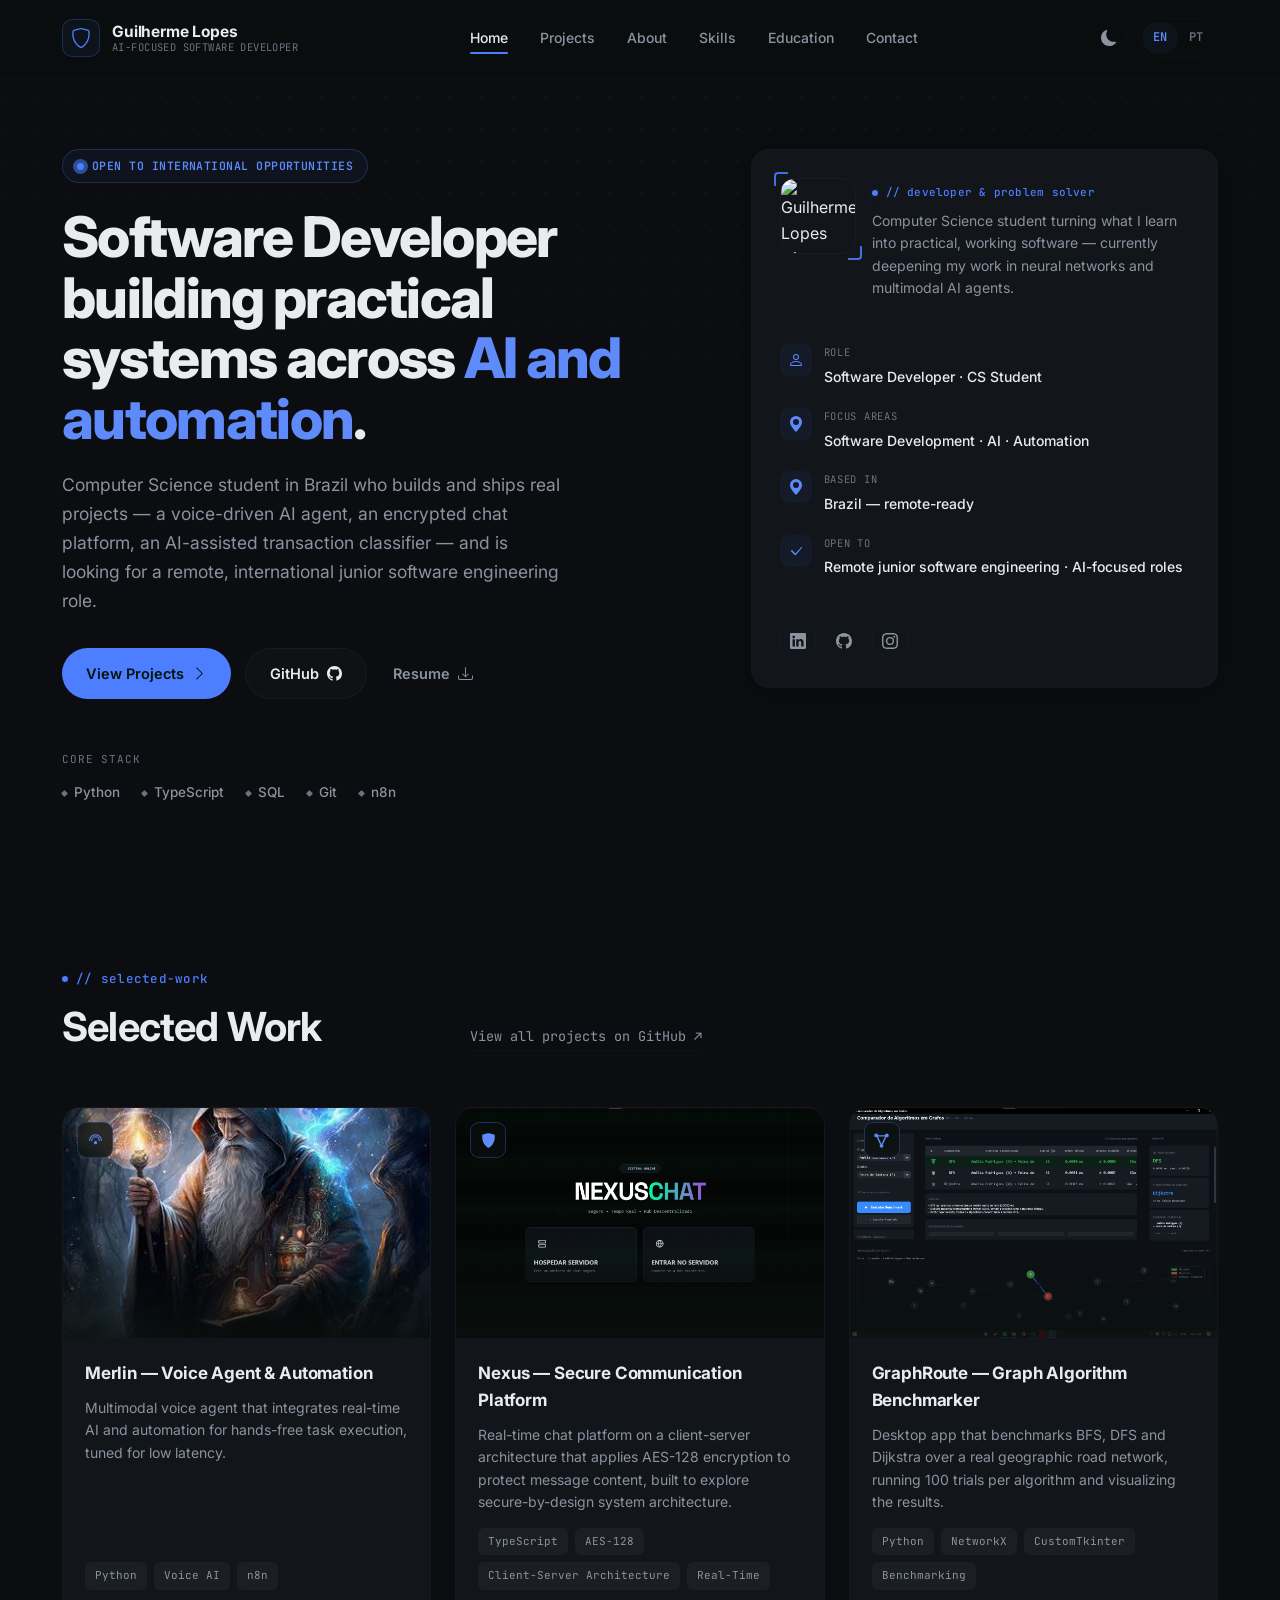
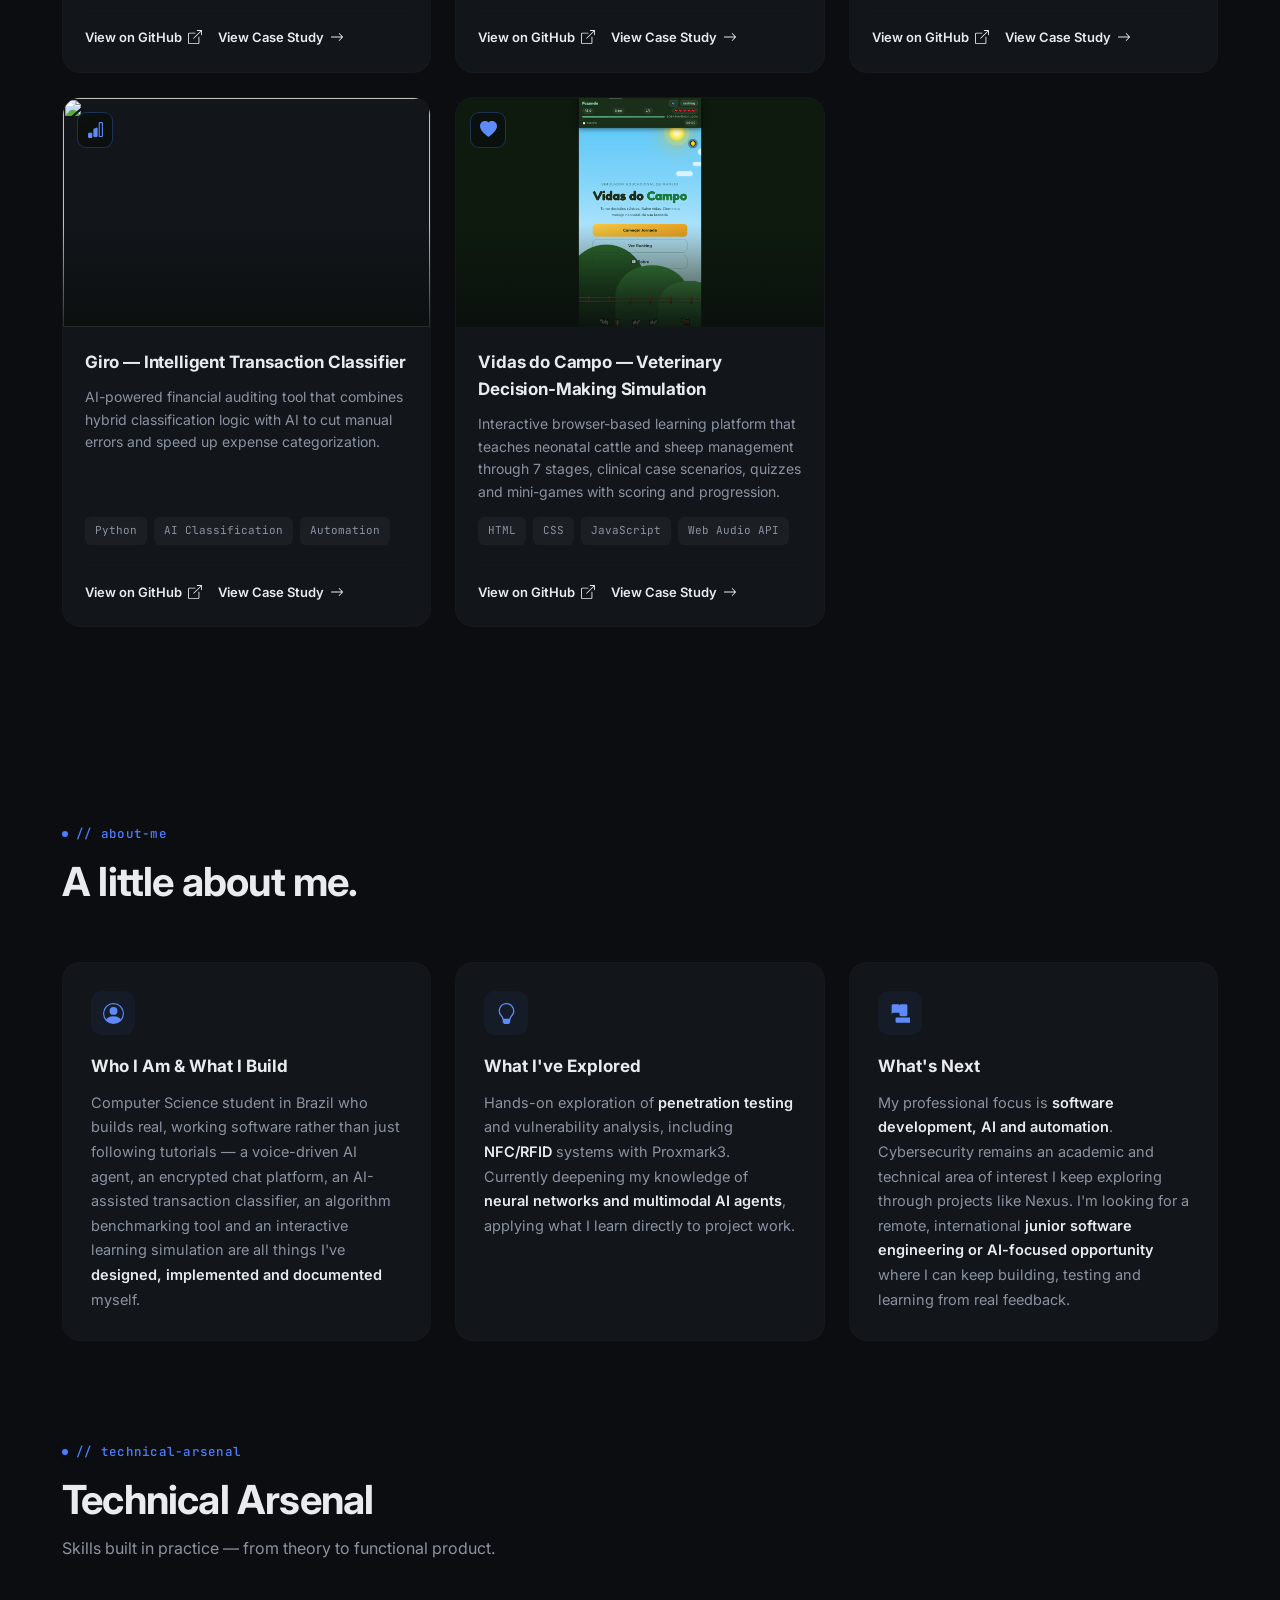
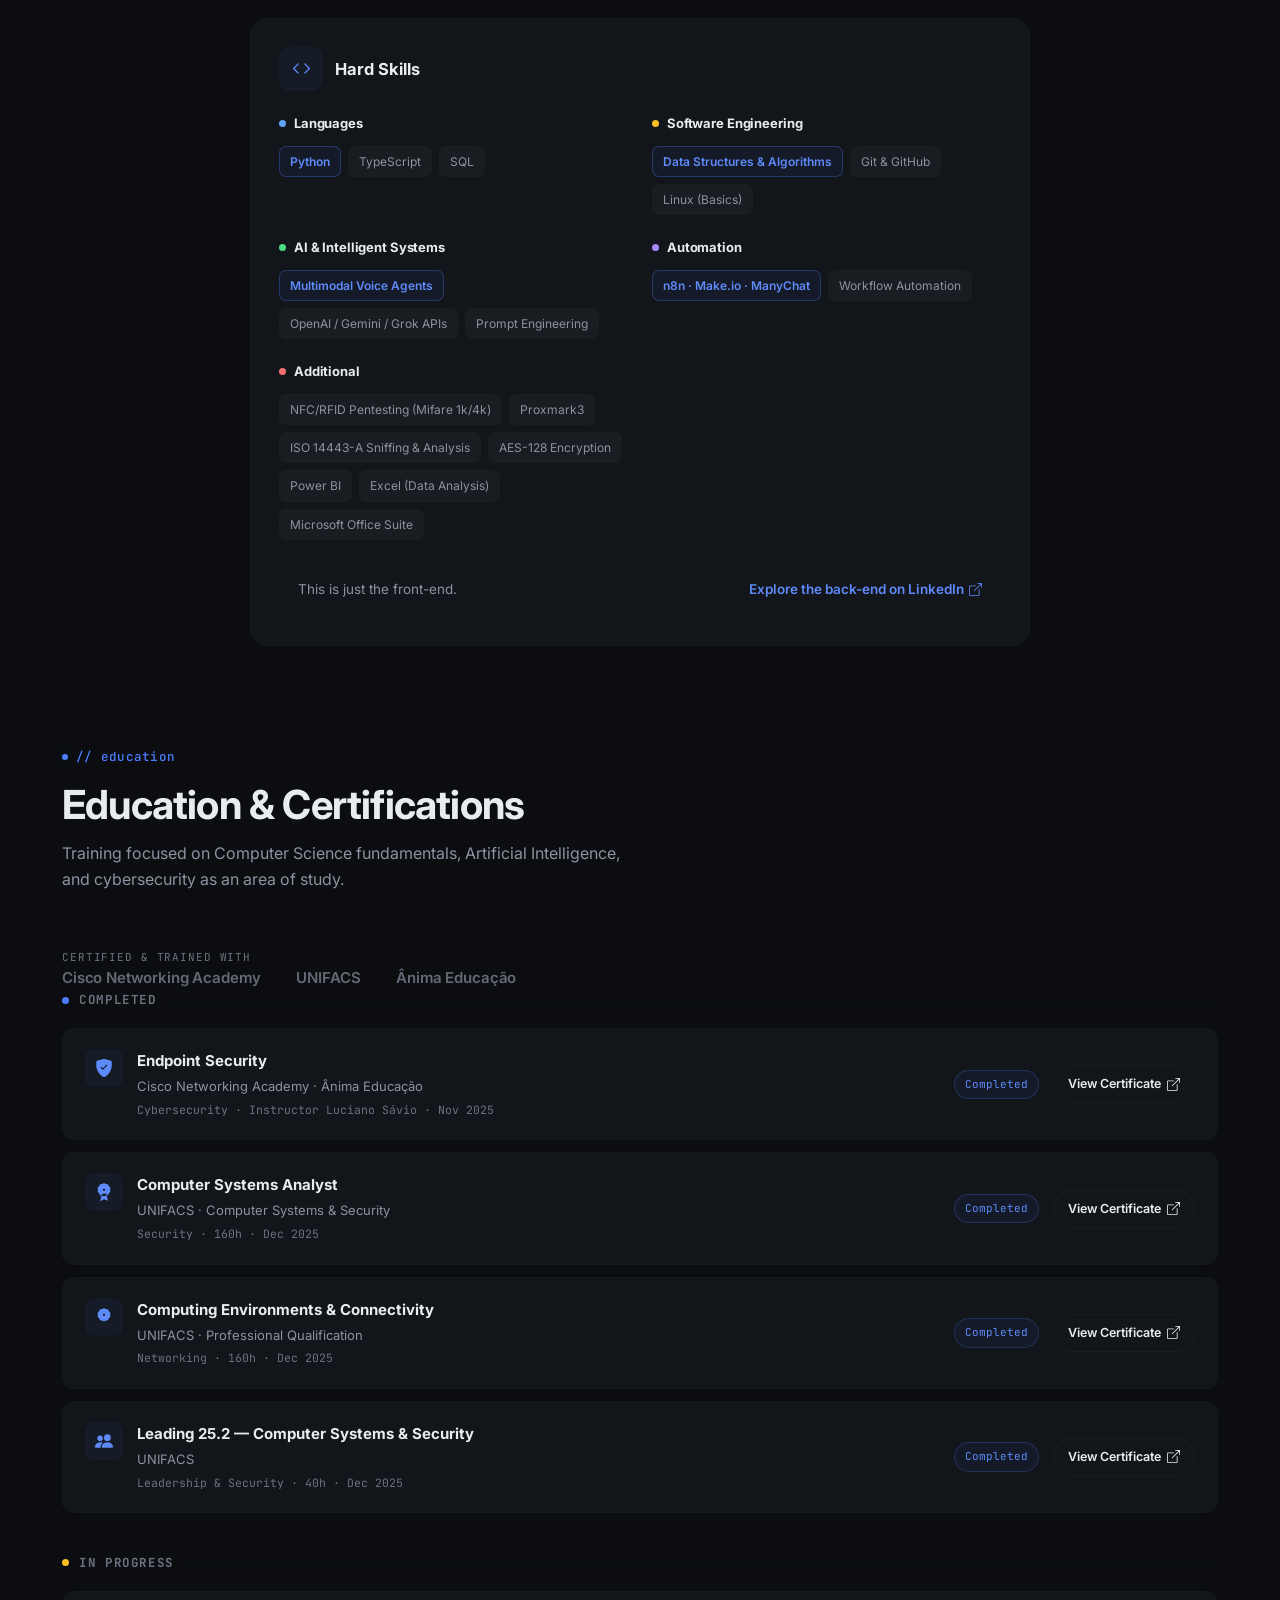
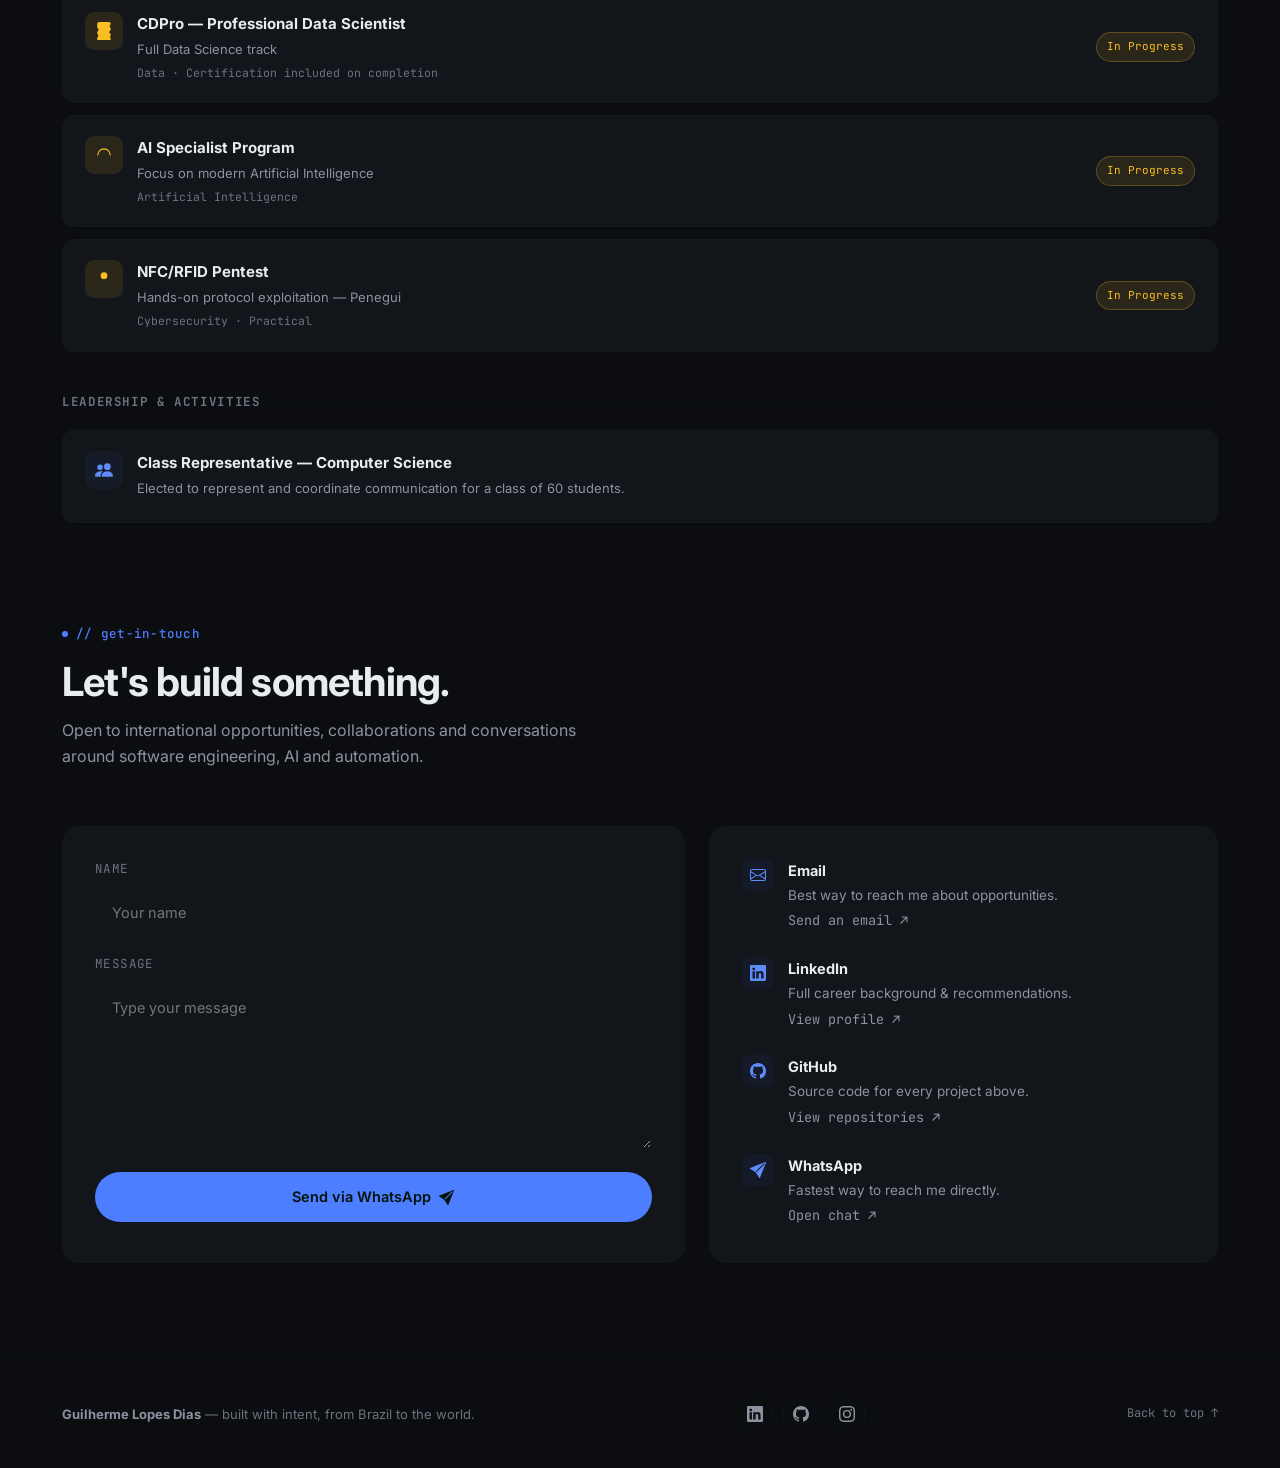
==== commit 5a6fc0f6: "Update index.html" ====
--- a/index.html
+++ b/index.html
@@ -4,10 +4,10 @@
 <meta charset="UTF-8">
 <meta name="viewport" content="width=device-width, initial-scale=1.0">
 <title>Guilherme Lopes Dias | Software Engineer | AI & Automation</title>
-<meta name="description" content="Guilherme Lopes Dias — Computer Science student and early-career Software Engineer building practical projects across AI and automation, with cybersecurity as an area of academic and technical interest. Open to remote international junior software engineering opportunities.">
+<meta name="description" content="Guilherme Lopes Dias - Computer Science student and early-career Software Engineer building practical projects across AI and automation, with cybersecurity as an area of academic and technical interest. Open to remote international junior software engineering opportunities.">
 <meta property="og:type" content="website">
 <meta property="og:title" content="Guilherme Lopes Dias | Software Engineer | AI & Automation">
-<meta property="og:description" content="Computer Science student building practical software across AI, automation and security-focused projects. Open to remote international junior software engineering opportunities.">
+<meta property="og:description" content="Computer Science student and early-career Software Engineer building practical projects across AI and automation, with cybersecurity as an area of academic and technical interest. Open to remote international junior software engineering opportunities.">
 <meta property="og:image" content="img/guilherme.jpeg">
 <meta name="twitter:card" content="summary">
 <meta name="twitter:title" content="Guilherme Lopes Dias | Software Engineer | AI & Automation">
@@ -90,9 +90,9 @@
               <svg xmlns="http://www.w3.org/2000/svg" viewBox="0 0 16 16" fill="currentColor"><path d="M8 0C3.58 0 0 3.58 0 8c0 3.54 2.29 6.53 5.47 7.59.4.07.55-.17.55-.38 0-.19-.01-.82-.01-1.49-2.01.37-2.53-.49-2.69-.94-.09-.23-.48-.94-.82-1.13-.28-.15-.68-.52-.01-.53.63-.01 1.08.58 1.23.82.72 1.21 1.87.87 2.33.66.07-.52.28-.87.51-1.07-1.78-.2-3.64-.89-3.64-3.95 0-.87.31-1.59.82-2.15-.08-.2-.36-1.02.08-2.12 0 0 .67-.21 2.2.82.64-.18 1.32-.27 2-.27s1.36.09 2 .27c1.53-1.04 2.2-.82 2.2-.82.44 1.1.16 1.92.08 2.12.51.56.82 1.27.82 2.15 0 3.07-1.87 3.75-3.65 3.95.29.25.54.73.54 1.48 0 1.07-.01 1.93-.01 2.2 0 .21.15.46.55.38A8.01 8.01 0 0 0 16 8c0-4.42-3.58-8-8-8"/></svg>
             </a>
             <!-- TODO: replace with the real resume file path once it's added to the project -->
-            <a href="Guilherme_Lopes_Dias_Resume_Updated.pdf" target="_blank" rel="noopener" class="btn btn-ghost">
+            <a href="Guilherme_Lopes_Dias_Resume.pdf" target="_blank" rel="noopener" class="btn btn-ghost">
               <span data-i18n="hero.ctaResume">Resume</span>
-              <svg xmlns="http://www.w3.org/2000/svg" viewBox="0 0 16 16" fill="currentColor"><path d="M.5 9.9a.5.5 0 0 1 .5.5v2.5a1 1 0 0 0 1 1h12a1 1 0 0 0 1-1v-2.5a.5.5 0 0 1 1 0v2.5a2 2 0 0 1-2 2H2a2 2 0 0 1-2-2v-2.5a.5.5 0 0 1 .5-.5"/><path d="M7.646 11.854a.5.5 0 0 0 .708 0l3-3a.5.5 0 0 0-.708-.708L8.5 10.293V1.5a.5.5 0 0 0-1 0v8.793L5.354 8.146a.5.5 0 1_-.708.708z"/></svg>
+              <svg xmlns="http://www.w3.org/2000/svg" viewBox="0 0 16 16" fill="currentColor"><path d="M.5 9.9a.5.5 0 0 1 .5.5v2.5a1 1 0 0 0 1 1h12a1 1 0 0 0 1-1v-2.5a.5.5 0 0 1 1 0v2.5a2 2 0 0 1-2 2H2a2 2 0 0 1-2-2v-2.5a.5.5 0 0 1 .5-.5"/><path d="M7.646 11.854a.5.5 0 0 0 .708 0l3-3a.5.5 0 0 0-.708-.708L8.5 10.293V1.5a.5.5 0 0 0-1 0v8.793L5.354 8.146a.5.5 0 1 0-.708.708z"/></svg>
             </a>
           </div>
 
@@ -161,18 +161,6 @@
           </div>
         </aside>
 
-      </div>
-    </div>
-  </section>
-
-  <!-- ============ TRUST ROW ============ -->
-  <section class="trust-row reveal">
-    <div class="container">
-      <p class="trust-label" data-i18n="trust.label">CERTIFIED &amp; TRAINED WITH</p>
-      <div class="trust-logos">
-        <span>Cisco Networking Academy</span>
-        <span>UNIFACS</span>
-        <span>Ânima Educação</span>
       </div>
     </div>
   </section>
@@ -231,7 +219,7 @@
         <div class="about-card reveal">
           <span class="about-card-icon" aria-hidden="true"><svg xmlns="http://www.w3.org/2000/svg" viewBox="0 0 16 16" fill="currentColor"><path d="M2 6a6 6 0 1 1 10.174 4.31c-.203.196-.359.4-.453.619l-.762 1.769A.5.5 0 0 1 10.5 13a.5.5 0 0 1 0 1 .5.5 0 0 1 0 1l-.224.447a1 1 0 0 1-.894.553H6.618a1 1 0 0 1-.894-.553L5.5 15a.5.5 0 0 1 0-1 .5.5 0 0 1 0-1 .5.5 0 0 1-.46-.302l-.761-1.77a1.96 1.96 0 0 0-.453-.618A5.98 5.98 0 0 1 2 6m6-5a5 5 0 0 0-3.479 8.592c.263.254.514.564.676.941L5.83 12h4.342l.632-1.467c.162-.377.413-.687.676-.941A5 5 0 0 0 8 1"/></svg></span>
           <h3 data-i18n="about.card2.title">What I've Explored</h3>
-          <p data-i18n="about.card2.body">Hands-on experience with <strong>penetration testing</strong> and vulnerability analysis, including <strong>NFC/RFID</strong> systems with Proxmark3. Currently deepening my knowledge of <strong>neural networks and multimodal AI agents</strong>, applying what I learn directly to project work.</p>
+          <p data-i18n="about.card2.body">Hands-on exploration of <strong>penetration testing</strong> and vulnerability analysis, including <strong>NFC/RFID</strong> systems with Proxmark3. Currently deepening my knowledge of <strong>neural networks and multimodal AI agents</strong>, applying what I learn directly to project work.</p>
         </div>
 
         <div class="about-card reveal">
@@ -329,6 +317,15 @@
         <p class="section-sub" data-i18n="edu.sub">Training focused on Computer Science fundamentals, Artificial Intelligence, and cybersecurity as an area of study.</p>
       </div>
 
+      <div class="edu-trust reveal">
+        <p class="trust-label" data-i18n="trust.label">CERTIFIED &amp; TRAINED WITH</p>
+        <div class="trust-logos">
+          <span>Cisco Networking Academy</span>
+          <span>UNIFACS</span>
+          <span>Ânima Educação</span>
+        </div>
+      </div>
+
       <h3 class="exp-subhead status-live reveal" data-i18n="edu.completed">Completed</h3>
       <div class="cert-list">
 
@@ -533,7 +530,7 @@
     <p class="footer-note"><strong>Guilherme Lopes Dias</strong> — <span data-i18n="footer.note">built with intent, from Brazil to the world.</span></p>
     <div class="footer-social">
       <a href="https://www.linkedin.com/in/guilhermelopesdias" target="_blank" rel="noopener" class="social-icon" aria-label="LinkedIn">
-        <svg xmlns="http://www.w3.org/2000/svg" viewBox="0 0 16 16" fill="currentColor"><path d="M0 1.146C0 .513.526 0 1.175 0h13.65C15.474 0 16 .513 16 1.146v13.708c0 .633-.526 1.146-1.175 1.146H1.175C.526 16 0 15.487 0 14.854zm4.943 12.248V6.169H2.542v7.225zm-1.2-8.212c.837 0 1.358-.554 1.358-1.248-.015-.709-.52-1.248-1.342-1.248S2.4 3.226 2.4 3.934c0 .694.521 1.248 1.327 1.248zm4.908 8.2１２V9.359c0-.2１6.0１6-.4３２.0８-.5８６.１７３-.４３１.５６８-.８７８ １.２３２-.８７８.８６９ ０ １．２１６．６６２ １．２１６ １．６３４v３．８６５h２．４０１V９．２５c０-２．２２-１．１８４-３．２５２-２．７６４-３．２５２-１．２７４ ０-１．８４５．７-２．１６５ １．１９３v．０２５h－．０１６l．０１６－．０２５V６．１６９h－２．４c．０３．６７８ ０ ７．２２５ ０ ７．２２５z"/></svg>
+        <svg xmlns="http://www.w3.org/2000/svg" viewBox="0 0 16 16" fill="currentColor"><path d="M0 1.146C0 .513.526 0 1.175 0h13.65C15.474 0 16 .513 16 1.146v13.708c0 .633-.526 1.146-1.175 1.146H1.175C.526 16 0 15.487 0 14.854zm4.943 12.248V6.169H2.542v7.225zm-1.2-8.212c.837 0 1.358-.554 1.358-1.248-.015-.709-.52-1.248-1.342-1.248S2.4 3.226 2.4 3.934c0 .694.521 1.248 1.327 1.248zm4.908 8.212V9.359c0-.216.016-.432.08-.586.173-.431.568-.878 1.232-.878.869 0 1.216.662 1.216 1.634v3.865h2.401V9.25c0-2.22-1.184-3.252-2.764-3.252-1.274 0-1.845.7-2.165 1.193v.025h-.016l.016-.025V6.169h-2.4c.03.678 0 7.225 0 7.225z"/></svg>
       </a>
       <a href="https://github.com/Guilherme-Lopesz" target="_blank" rel="noopener" class="social-icon" aria-label="GitHub">
         <svg xmlns="http://www.w3.org/2000/svg" viewBox="0 0 16 16" fill="currentColor"><path d="M8 0C3.58 0 0 3.58 0 8c0 3.54 2.29 6.53 5.47 7.59.4.07.55-.17.55-.38 0-.19-.01-.82-.01-1.49-2.01.37-2.53-.49-2.69-.94-.09-.23-.48-.94-.82-1.13-.28-.15-.68-.52-.01-.53.63-.01 1.08.58 1.23.82.72 1.21 1.87.87 2.33.66.07-.52.28-.87.51-1.07-1.78-.2-3.64-.89-3.64-3.95 0-.87.31-1.59.82-2.15-.08-.2-.36-1.02.08-2.12 0 0 .67-.21 2.2.82.64-.18 1.32-.27 2-.27s1.36.09 2 .27c1.53-1.04 2.2-.82 2.2-.82.44 1.1.16 1.92.08 2.12.51.56.82 1.27.82 2.15 0 3.07-1.87 3.75-3.65 3.95.29.25.54.73.54 1.48 0 1.07-.01 1.93-.01 2.2 0 .21.15.46.55.38A8.01 8.01 0 0 0 16 8c0-4.42-3.58-8-8-8"/></svg>
--- a/styles.css
+++ b/styles.css
@@ -0,0 +1,627 @@
+/* ============================================================
+   GUILHERME LOPES DIAS — AI & CYBERSECURITY PORTFOLIO
+   Design system: dark, minimal, enterprise-ready.
+   Signature motif: code-comment eyebrows + HUD corner brackets.
+   ============================================================ */
+
+/* ---------- Fonts ---------- */
+@import url('https://fonts.googleapis.com/css2?family=Inter:wght@400;500;600;700;800&family=JetBrains+Mono:wght@400;500;600;700&display=swap');
+
+/* ---------- Design tokens ---------- */
+:root {
+  /* Custom palette (requested) */
+  --bg-primary: #0B0D10; /* Fundo principal — Grafite quase-preto */
+  --bg-secondary: #12151A; /* Fundo de cards/seções (um pouco mais claro) */
+  --bg-elevated: #12151A;
+  --bg-elevated-2: #14171B;
+  --border-subtle: rgba(34, 38, 44, 0.22); /* Bordas/divisores — Cinza escuro */
+  --border-strong: rgba(34, 38, 44, 0.48);
+  --accent: #4C7EFF; /* Accent único — Azul frio */
+  --accent-2: #5E8AFA; /* alternativa/discreto */
+  --accent-soft: rgba(76, 126, 255, 0.06);
+  --accent-glow: rgba(76, 126, 255, 0.18);
+  --accent-rgb: 76, 126, 255;
+  --text-primary: #E9ECEF; /* Texto principal — Branco levemente quebrado */
+  --text-secondary: #8B93A1; /* Texto secundário/legendas — Cinza médio */
+  --text-tertiary: #6B7280;
+  --radius: 12px;
+  --radius-sm: 8px;
+  --radius-lg: 18px;
+  --transition: 0.3s ease;
+  --transition-fast: 0.2s ease-out;
+  --font-display: 'Inter', -apple-system, BlinkMacSystemFont, sans-serif;
+  --font-mono: 'JetBrains Mono', ui-monospace, SFMono-Regular, monospace;
+  --container: 1220px;
+  --gap-8: 8px; --gap-16: 16px; --gap-24: 24px; --gap-32: 32px; --gap-48: 48px; --gap-64: 64px; --gap-96: 96px;
+  --shadow-card: 0 4px 24px rgba(0,0,0,0.35);
+  --shadow-elevated: 0 20px 60px rgba(0,0,0,0.5);
+}
+
+/* Dark Minimal (monochrome) theme override */
+:root[data-theme="dark-minimal"] {
+  --bg-primary: #0A0A0B;
+  --bg-secondary: #111113;
+  --bg-elevated: #131315;
+  --bg-elevated-2: #17171A;
+  --accent: #E5E7EB;
+  --accent-2: #FAFAFA;
+  --accent-soft: rgba(229, 231, 235, 0.08);
+  --accent-glow: rgba(229, 231, 235, 0.22);
+  --accent-rgb: 229, 231, 235;
+}
+
+@media (prefers-reduced-motion: reduce) {
+  *, *::before, *::after {
+    animation-duration: 0.01ms !important;
+    animation-iteration-count: 1 !important;
+    transition-duration: 0.01ms !important;
+    scroll-behavior: auto !important;
+  }
+}
+
+/* ---------- Reset ---------- */
+* { margin: 0; padding: 0; box-sizing: border-box; }
+html { scroll-behavior: smooth; }
+body {
+  background: var(--bg-primary);
+  color: var(--text-primary);
+  font-family: var(--font-display);
+  font-size: 16px;
+  line-height: 1.6;
+  -webkit-font-smoothing: antialiased;
+  overflow-x: hidden;
+  transition: background var(--transition), color var(--transition);
+}
+img { max-width: 100%; display: block; }
+a { color: inherit; text-decoration: none; }
+ul { list-style: none; }
+button { font: inherit; cursor: pointer; border: none; background: none; color: inherit; }
+input, textarea { font: inherit; color: inherit; }
+section { position: relative; }
+
+::selection { background: var(--accent-soft); color: var(--accent-2); }
+
+:focus-visible {
+  outline: 2px solid var(--accent);
+  outline-offset: 3px;
+  border-radius: 4px;
+}
+
+.skip-link {
+  position: absolute; left: -9999px; top: 0; z-index: 999;
+  background: var(--accent); color: #04140A; padding: 10px 16px; border-radius: 0 0 8px 0; font-weight: 600;
+}
+.skip-link:focus { left: 0; }
+
+/* ---------- Background texture ---------- */
+.bg-grid {
+  position: fixed; inset: 0; z-index: -1; pointer-events: none;
+  background-image:
+    radial-gradient(circle at 1px 1px, rgba(255,255,255,0.035) 1px, transparent 1px);
+  background-size: 32px 32px;
+  -webkit-mask-image: radial-gradient(ellipse 90% 60% at 50% 0%, #000 30%, transparent 90%);
+          mask-image: radial-gradient(ellipse 90% 60% at 50% 0%, #000 30%, transparent 90%);
+}
+
+/* ---------- Utility ---------- */
+.container { max-width: var(--container); margin: 0 auto; padding: 0 32px; }
+.eyebrow {
+  display: inline-flex; align-items: center; gap: 8px;
+  font-family: var(--font-mono); font-size: 12.5px; font-weight: 500;
+  letter-spacing: 0.02em; color: var(--accent);
+  margin-bottom: 14px;
+}
+.eyebrow::before { content: ''; width: 6px; height: 6px; border-radius: 50%; background: var(--accent); box-shadow: 0 0 8px var(--accent-glow); }
+
+.section-head { max-width: 640px; margin-bottom: 56px; }
+.section-head h2 { font-size: clamp(28px, 3.4vw, 40px); font-weight: 700; letter-spacing: -0.02em; line-height: 1.2; }
+.section-head-row { display: flex; justify-content: space-between; align-items: flex-end; gap: 24px; flex-wrap: wrap; }
+.section-sub { color: var(--text-secondary); font-size: 16px; margin-top: 12px; max-width: 560px; }
+
+section.reveal-section { padding: 96px 0; }
+section.reveal-section + section.reveal-section { padding-top: 0; }
+
+.text-link {
+  font-family: var(--font-mono); font-size: 13.5px; color: var(--text-secondary);
+  border-bottom: 1px solid var(--border-subtle); padding-bottom: 2px; transition: var(--transition-fast);
+  white-space: nowrap;
+}
+.text-link:hover { color: var(--accent-2); border-color: var(--accent-2); }
+
+/* Reveal-on-scroll */
+.reveal { opacity: 0; transform: translateY(20px); transition: opacity 0.6s ease-out, transform 0.6s ease-out; }
+.reveal.is-visible { opacity: 1; transform: translateY(0); }
+
+/* ---------- Buttons ---------- */
+.btn {
+  display: inline-flex; align-items: center; justify-content: center; gap: 8px;
+  padding: 13px 24px; border-radius: 999px; font-weight: 600; font-size: 14.5px;
+  transition: var(--transition-fast); white-space: nowrap;
+}
+.btn-primary {
+  background: var(--accent); color: #04140A;
+}
+.btn-primary:hover { background: var(--accent-2); box-shadow: 0 0 0 6px var(--accent-soft); transform: translateY(-1px); }
+.btn-outline {
+  border: 1px solid var(--border-strong); color: var(--text-primary); background: rgba(255,255,255,0.02);
+}
+.btn-outline:hover { border-color: var(--accent); color: var(--accent-2); transform: translateY(-1px); }
+.btn-ghost {
+  color: var(--text-secondary); background: transparent; padding-left: 12px; padding-right: 12px;
+}
+.btn-ghost:hover { color: var(--accent-2); }
+.btn-block { width: 100%; }
+.btn svg { width: 15px; height: 15px; }
+
+/* ============================================================
+   HEADER
+   ============================================================ */
+.site-header {
+  position: sticky; top: 0; z-index: 100; isolation: isolate;
+  border-bottom: 1px solid var(--border-subtle);
+}
+/* Frosted-glass effect lives on a pseudo-layer, not the header itself —
+   applying backdrop-filter directly on .site-header would make it a
+   containing block for its position:fixed mobile-nav descendant. */
+.site-header::before {
+  content: ''; position: absolute; inset: 0; z-index: -1;
+  background: rgba(10, 15, 13, 0.72);
+  backdrop-filter: blur(14px); -webkit-backdrop-filter: blur(14px);
+  transition: background var(--transition);
+}
+:root[data-theme="dark-minimal"] .site-header::before { background: rgba(10, 10, 11, 0.72); }
+
+.header-inner {
+  max-width: var(--container); margin: 0 auto; padding: 0 32px;
+  height: 76px; display: flex; align-items: center; justify-content: space-between; gap: 24px;
+}
+.brand { display: flex; align-items: center; gap: 12px; }
+.brand-mark {
+  width: 38px; height: 38px; border-radius: 10px;
+  display: flex; align-items: center; justify-content: center;
+  background: var(--accent-soft); color: var(--accent);
+  border: 1px solid rgba(var(--accent-rgb), 0.25);
+  flex-shrink: 0;
+}
+.brand-mark svg { width: 20px; height: 20px; }
+.brand-text { display: flex; flex-direction: column; line-height: 1.25; }
+.brand-name { font-weight: 700; font-size: 15.5px; letter-spacing: -0.01em; }
+.brand-role { font-family: var(--font-mono); font-size: 10.5px; color: var(--text-tertiary); letter-spacing: 0.04em; text-transform: uppercase; }
+
+.main-nav ul { display: flex; gap: 4px; }
+.nav-link {
+  position: relative; display: inline-block; padding: 8px 14px;
+  font-size: 14px; font-weight: 500; color: var(--text-secondary);
+  transition: color var(--transition-fast);
+}
+.nav-link::after {
+  content: ''; position: absolute; left: 14px; right: 14px; bottom: 3px; height: 2px;
+  background: var(--accent); border-radius: 2px;
+  transform: scaleX(0); transform-origin: left; transition: transform var(--transition-fast);
+}
+.nav-link:hover { color: var(--text-primary); }
+.nav-link:hover::after, .nav-link.active::after { transform: scaleX(1); }
+.nav-link.active { color: var(--text-primary); }
+
+.header-controls { display: flex; align-items: center; gap: 10px; }
+
+.icon-toggle {
+  width: 38px; height: 38px; border-radius: 999px;
+  display: flex; align-items: center; justify-content: center;
+  border: 1px solid var(--border-subtle); color: var(--text-secondary);
+  transition: var(--transition-fast);
+}
+.icon-toggle:hover { border-color: var(--accent); color: var(--accent-2); }
+.icon-toggle svg { width: 16px; height: 16px; }
+.icon-sun { display: none; }
+:root[data-theme="dark-minimal"] .icon-moon { display: none; }
+:root[data-theme="dark-minimal"] .icon-sun { display: block; }
+
+.lang-toggle {
+  display: flex; align-items: center; padding: 3px; border-radius: 999px;
+  border: 1px solid var(--border-subtle); font-family: var(--font-mono);
+}
+.lang-btn {
+  padding: 6px 11px; border-radius: 999px; font-size: 12px; font-weight: 600;
+  color: var(--text-tertiary); transition: var(--transition-fast);
+}
+.lang-btn.active { background: var(--accent-soft); color: var(--accent-2); }
+
+.menu-toggle { display: none; width: 38px; height: 38px; align-items: center; justify-content: center; color: var(--text-primary); }
+.menu-toggle svg { width: 22px; height: 22px; }
+.icon-close { display: none; }
+.menu-toggle.open .icon-open { display: none; }
+.menu-toggle.open .icon-close { display: block; }
+
+/* ============================================================
+   HERO
+   ============================================================ */
+.hero { padding: 72px 0 64px; }
+.hero-grid {
+  display: grid; grid-template-columns: 1.15fr 0.85fr; gap: 56px; align-items: start;
+}
+.badge {
+  display: inline-flex; align-items: center; gap: 8px;
+  padding: 7px 14px; border-radius: 999px; background: var(--accent-soft);
+  border: 1px solid rgba(var(--accent-rgb), 0.25);
+  font-family: var(--font-mono); font-size: 11.5px; font-weight: 600;
+  color: var(--accent-2); letter-spacing: 0.04em; margin-bottom: 24px;
+}
+.badge .pulse-dot { width: 7px; height: 7px; border-radius: 50%; background: var(--accent); position: relative; }
+.badge .pulse-dot::after {
+  content: ''; position: absolute; inset: -4px; border-radius: 50%; background: var(--accent);
+  opacity: 0.55; animation: pulse 2s ease-out infinite;
+}
+@keyframes pulse { 0% { transform: scale(0.6); opacity: 0.6; } 100% { transform: scale(2.2); opacity: 0; } }
+
+.hero-content h1 {
+  font-size: clamp(36px, 4.6vw, 56px); font-weight: 800; line-height: 1.08; letter-spacing: -0.03em;
+  color: var(--text-primary); max-width: 620px;
+}
+.hero-content h1 .accent { color: var(--accent-2); }
+.hero-sub { margin-top: 22px; font-size: 17.5px; color: var(--text-secondary); max-width: 500px; line-height: 1.65; }
+.hero-cta { display: flex; gap: 14px; margin-top: 32px; flex-wrap: wrap; }
+
+.tech-row { margin-top: 52px; }
+.tech-row-label {
+  font-family: var(--font-mono); font-size: 11px; letter-spacing: 0.08em; color: var(--text-tertiary);
+  display: block; margin-bottom: 14px;
+}
+.tech-list { display: flex; flex-wrap: wrap; gap: 10px 22px; align-items: center; }
+.tech-list li {
+  display: flex; align-items: center; gap: 7px;
+  font-size: 13.5px; color: var(--text-secondary); font-weight: 500;
+}
+.tech-list li::before { content: ''; width: 5px; height: 5px; border-radius: 1px; background: var(--text-tertiary); transform: rotate(45deg); }
+
+/* --- Profile card --- */
+.profile-card {
+  background: var(--bg-elevated); border: 1px solid var(--border-subtle); border-radius: var(--radius-lg);
+  padding: 28px; box-shadow: var(--shadow-card);
+}
+.profile-top { display: flex; gap: 16px; align-items: flex-start; padding-bottom: 22px; border-bottom: 1px solid var(--border-subtle); margin-bottom: 22px; }
+
+.profile-photo-frame {
+  position: relative; width: 76px; height: 76px; flex-shrink: 0; border-radius: 14px; overflow: visible;
+}
+.profile-photo-frame img { width: 100%; height: 100%; object-fit: cover; border-radius: 14px; border: 1px solid var(--border-strong); }
+.profile-photo-frame::before, .profile-photo-frame::after,
+.profile-photo-frame .bracket-tl, .profile-photo-frame .bracket-br { content: ''; }
+.bracket { position: absolute; width: 14px; height: 14px; border-color: var(--accent); opacity: 0.85; }
+.bracket-tl { top: -6px; left: -6px; border-top: 2px solid var(--accent); border-left: 2px solid var(--accent); border-top-left-radius: 4px; }
+.bracket-br { bottom: -6px; right: -6px; border-bottom: 2px solid var(--accent); border-right: 2px solid var(--accent); border-bottom-right-radius: 4px; }
+
+.profile-intro { flex: 1; }
+.profile-intro .eyebrow { font-size: 11px; margin-bottom: 8px; }
+.profile-intro p { font-size: 14px; color: var(--text-secondary); line-height: 1.6; }
+
+.profile-stats { display: flex; flex-direction: column; gap: 18px; }
+.stat { display: flex; gap: 12px; align-items: flex-start; }
+.stat-icon {
+  width: 32px; height: 32px; border-radius: 8px; flex-shrink: 0;
+  display: flex; align-items: center; justify-content: center;
+  background: var(--accent-soft); color: var(--accent-2);
+}
+.stat-icon svg { width: 16px; height: 16px; }
+.stat-label { display: block; font-family: var(--font-mono); font-size: 10.5px; letter-spacing: 0.07em; color: var(--text-tertiary); margin-bottom: 3px; }
+.stat-value { font-size: 14px; color: var(--text-primary); font-weight: 500; line-height: 1.5; }
+
+.profile-social { display: flex; gap: 10px; margin-top: 22px; padding-top: 20px; border-top: 1px solid var(--border-subtle); }
+.social-icon {
+  width: 36px; height: 36px; border-radius: 9px; border: 1px solid var(--border-subtle);
+  display: flex; align-items: center; justify-content: center; color: var(--text-secondary);
+  transition: var(--transition-fast);
+}
+.social-icon svg { width: 16px; height: 16px; }
+.social-icon:hover { border-color: var(--accent); color: var(--accent-2); transform: translateY(-2px); }
+
+/* ============================================================
+   TRUST ROW
+   ============================================================ */
+.trust-row { padding: 40px 0; border-top: 1px solid var(--border-subtle); border-bottom: 1px solid var(--border-subtle); }
+.trust-row .container { display: flex; align-items: center; gap: 32px; flex-wrap: wrap; }
+.trust-label { font-family: var(--font-mono); font-size: 11px; letter-spacing: 0.08em; color: var(--text-tertiary); white-space: nowrap; }
+.trust-logos { display: flex; gap: 36px; flex-wrap: wrap; flex: 1; }
+.trust-logos span {
+  font-weight: 600; font-size: 15px; color: var(--text-secondary); opacity: 0.7;
+  transition: var(--transition-fast); letter-spacing: -0.01em;
+}
+.trust-logos span:hover { opacity: 1; color: var(--text-primary); }
+
+/* ============================================================
+   PROJECTS
+   ============================================================ */
+.project-grid { display: grid; grid-template-columns: repeat(3, 1fr); gap: 24px; }
+.project-card {
+  background: var(--bg-elevated); border: 1px solid var(--border-subtle); border-radius: var(--radius-lg);
+  overflow: hidden; display: flex; flex-direction: column;
+  transition: transform var(--transition), box-shadow var(--transition), border-color var(--transition);
+}
+.project-card:hover {
+  transform: translateY(-5px); border-color: rgba(var(--accent-rgb), 0.35);
+  box-shadow: 0 24px 48px rgba(0,0,0,0.4), 0 0 0 1px rgba(var(--accent-rgb), 0.08), 0 0 32px -8px var(--accent-glow);
+}
+.project-media { position: relative; aspect-ratio: 16/10; overflow: hidden; background: var(--bg-secondary); }
+.project-media img { width: 100%; height: 100%; object-fit: cover; transition: transform 0.5s ease; }
+.project-card:hover .project-media img { transform: scale(1.05); }
+.project-media-overlay { position: absolute; inset: 0; background: linear-gradient(180deg, transparent 55%, rgba(10,15,13,0.85) 100%); }
+.project-icon {
+  position: absolute; top: 14px; left: 14px; width: 36px; height: 36px; border-radius: 9px;
+  background: rgba(10,15,13,0.75); border: 1px solid rgba(var(--accent-rgb), 0.3); backdrop-filter: blur(6px);
+  display: flex; align-items: center; justify-content: center; color: var(--accent-2);
+}
+.project-icon svg { width: 17px; height: 17px; }
+
+.project-body { padding: 22px 22px 24px; display: flex; flex-direction: column; gap: 10px; flex: 1; }
+.project-body h3 { font-size: 17px; font-weight: 700; letter-spacing: -0.01em; }
+.project-body p { font-size: 14px; color: var(--text-secondary); line-height: 1.6; flex: 1; }
+.project-tags { display: flex; flex-wrap: wrap; gap: 7px; margin-top: 4px; }
+.tag {
+  font-family: var(--font-mono); font-size: 11px; padding: 4px 9px; border-radius: 6px;
+  background: rgba(255,255,255,0.04); color: var(--text-secondary); border: 1px solid var(--border-subtle);
+}
+.project-links { display: flex; align-items: center; gap: 16px; margin-top: 10px; padding-top: 16px; border-top: 1px solid var(--border-subtle); }
+.project-link { display: inline-flex; align-items: center; gap: 6px; font-size: 13px; font-weight: 600; color: var(--text-primary); transition: var(--transition-fast); }
+.project-link svg { width: 14px; height: 14px; transition: transform var(--transition-fast); }
+.project-link:hover { color: var(--accent-2); }
+.project-link:hover svg { transform: translate(2px, -2px); }
+
+.project-links { display: flex; align-items: center; gap: 16px; flex-wrap: wrap; margin-top: 10px; padding-top: 16px; border-top: 1px solid var(--border-subtle); }
+
+noscript .project-grid { display: grid; grid-template-columns: repeat(3, 1fr); gap: 12px; margin-top: 16px; }
+noscript p { color: var(--text-secondary); font-size: 14px; }
+
+/* ---------- Project case-study modal ---------- */
+.modal-overlay {
+  position: fixed; inset: 0; z-index: 300; display: flex; align-items: center; justify-content: center;
+  padding: 24px; background: rgba(4, 8, 6, 0.78); backdrop-filter: blur(8px);
+  opacity: 0; visibility: hidden; transition: opacity 0.25s ease, visibility 0.25s ease;
+}
+.modal-overlay.open { opacity: 1; visibility: visible; }
+.modal-panel {
+  position: relative; width: 100%; max-width: 760px; max-height: 88vh;
+  background: var(--bg-elevated); border: 1px solid var(--border-subtle); border-radius: var(--radius-lg);
+  box-shadow: var(--shadow-elevated); overflow: hidden;
+  transform: translateY(18px) scale(0.98); transition: transform 0.25s ease;
+}
+.modal-overlay.open .modal-panel { transform: translateY(0) scale(1); }
+.modal-close {
+  position: absolute; top: 16px; right: 16px; z-index: 2; width: 36px; height: 36px; border-radius: 9px;
+  background: rgba(255,255,255,0.05); border: 1px solid var(--border-subtle); color: var(--text-secondary);
+  display: flex; align-items: center; justify-content: center; transition: var(--transition-fast);
+}
+.modal-close svg { width: 15px; height: 15px; }
+.modal-close:hover { color: var(--accent-2); border-color: var(--accent); }
+.modal-scroll { overflow-y: auto; max-height: 88vh; padding: 40px 40px 44px; }
+
+.modal-header { padding-right: 40px; margin-bottom: 22px; }
+.modal-category { font-family: var(--font-mono); font-size: 11.5px; letter-spacing: 0.07em; color: var(--accent-2); text-transform: uppercase; }
+.modal-title { font-size: 25px; font-weight: 700; letter-spacing: -0.01em; margin-top: 6px; }
+
+.modal-gallery { position: relative; margin-bottom: 26px; border-radius: var(--radius); overflow: hidden; background: var(--bg-secondary); border: 1px solid var(--border-subtle); }
+.modal-gallery-main { position: relative; aspect-ratio: 16/10; cursor: zoom-in; overflow: hidden; }
+.modal-gallery-main img { width: 100%; height: 100%; object-fit: cover; transition: transform 0.3s ease; }
+.modal-gallery-main.zoomed img { object-fit: contain; cursor: zoom-out; }
+.modal-gallery-nav {
+  position: absolute; top: 50%; transform: translateY(-50%); width: 34px; height: 34px; border-radius: 50%;
+  background: rgba(10,15,13,0.72); border: 1px solid var(--border-subtle); color: var(--text-primary);
+  display: flex; align-items: center; justify-content: center; transition: var(--transition-fast);
+}
+.modal-gallery-nav:hover { border-color: var(--accent); color: var(--accent-2); }
+.modal-gallery-nav.prev { left: 12px; }
+.modal-gallery-nav.next { right: 12px; }
+.modal-gallery-nav svg { width: 14px; height: 14px; }
+.modal-thumbs { display: flex; gap: 8px; padding: 10px; background: var(--bg-elevated-2); }
+.modal-thumb { width: 56px; height: 44px; border-radius: 6px; overflow: hidden; border: 2px solid transparent; opacity: 0.6; transition: var(--transition-fast); flex-shrink: 0; }
+.modal-thumb img { width: 100%; height: 100%; object-fit: cover; }
+.modal-thumb:hover { opacity: 0.9; }
+.modal-thumb.active { border-color: var(--accent); opacity: 1; }
+
+.modal-section { margin-bottom: 24px; }
+.modal-section:last-of-type { margin-bottom: 28px; }
+.modal-section-label { font-family: var(--font-mono); font-size: 11.5px; letter-spacing: 0.07em; color: var(--text-tertiary); text-transform: uppercase; margin-bottom: 9px; }
+.modal-section p { font-size: 14.5px; color: var(--text-secondary); line-height: 1.75; }
+.modal-tech-tags { display: flex; flex-wrap: wrap; gap: 7px; }
+.modal-flow { display: flex; align-items: center; flex-wrap: wrap; gap: 8px; }
+.modal-flow-step { padding: 9px 14px; border-radius: 8px; background: rgba(255,255,255,0.04); border: 1px solid var(--border-subtle); font-size: 13px; color: var(--text-primary); }
+.modal-flow-arrow { color: var(--text-tertiary); display: flex; }
+.modal-flow-arrow svg { width: 14px; height: 14px; }
+.modal-decisions { display: flex; flex-direction: column; gap: 12px; }
+.modal-decision-item { padding: 14px 16px; border-radius: 10px; background: rgba(255,255,255,0.03); border: 1px solid var(--border-subtle); }
+.modal-decision-q { font-weight: 600; font-size: 14px; margin-bottom: 4px; }
+.modal-decision-a { font-size: 13.5px; color: var(--text-secondary); line-height: 1.65; }
+.modal-results { display: flex; flex-direction: column; gap: 10px; }
+.modal-results li { display: flex; align-items: flex-start; gap: 10px; font-size: 14px; color: var(--text-secondary); }
+.modal-results li svg { width: 16px; height: 16px; color: var(--accent-2); flex-shrink: 0; margin-top: 2px; }
+.modal-links { display: flex; gap: 12px; flex-wrap: wrap; }
+
+body.modal-open { overflow: hidden; }
+
+/* ============================================================
+   ABOUT
+   ============================================================ */
+.about-grid { display: grid; grid-template-columns: repeat(3, 1fr); gap: 24px; }
+.about-card {
+  background: var(--bg-elevated); border: 1px solid var(--border-subtle); border-radius: var(--radius-lg);
+  padding: 28px; transition: var(--transition);
+}
+.about-card:hover { border-color: rgba(var(--accent-rgb), 0.3); transform: translateY(-3px); }
+.about-card-icon {
+  width: 44px; height: 44px; border-radius: 11px; background: var(--accent-soft); color: var(--accent-2);
+  display: flex; align-items: center; justify-content: center; margin-bottom: 18px;
+}
+.about-card-icon svg { width: 21px; height: 21px; }
+.about-card h3 { font-size: 17px; font-weight: 700; margin-bottom: 10px; }
+.about-card p { font-size: 14.5px; color: var(--text-secondary); line-height: 1.7; }
+.about-card p strong { color: var(--text-primary); font-weight: 600; }
+
+/* ============================================================
+   SKILLS / ARSENAL
+   ============================================================ */
+.skills-grid { display: grid; grid-template-columns: 0.85fr 1.15fr; gap: 24px; align-items: start; }
+.skills-grid--single { grid-template-columns: 1fr; max-width: 780px; margin: 0 auto; }
+.skills-card {
+  background: var(--bg-elevated); border: 1px solid var(--border-subtle); border-radius: var(--radius-lg); padding: 28px;
+}
+.skills-card-head { display: flex; align-items: center; gap: 12px; margin-bottom: 22px; }
+.skills-card-head .about-card-icon { margin-bottom: 0; }
+.skills-card-head h3 { font-size: 16.5px; font-weight: 700; }
+
+.soft-list { display: flex; flex-direction: column; gap: 16px; }
+.soft-item { padding-bottom: 16px; border-bottom: 1px solid var(--border-subtle); }
+.soft-item:last-child { border-bottom: none; padding-bottom: 0; }
+.soft-label { display: block; font-size: 14.5px; font-weight: 600; color: var(--text-primary); margin-bottom: 3px; }
+.soft-desc { display: block; font-size: 13px; color: var(--text-tertiary); }
+
+.hard-grid { display: grid; grid-template-columns: 1fr 1fr; gap: 22px 24px; margin-bottom: 22px; }
+.hard-block-title {
+  display: flex; align-items: center; gap: 8px; font-size: 13px; font-weight: 700;
+  color: var(--text-primary); margin-bottom: 12px; letter-spacing: -0.01em;
+}
+.dot { width: 7px; height: 7px; border-radius: 50%; flex-shrink: 0; }
+.dot--ia { background: #4ADE80; }
+.dot--auto { background: #A78BFA; }
+.dot--cyber { background: #F87171; }
+.dot--code { background: #60A5FA; }
+.dot--sys { background: #FBBF24; }
+:root[data-theme="dark-minimal"] .dot { background: var(--accent) !important; opacity: 0.8; }
+
+.skill-tags { display: flex; flex-wrap: wrap; gap: 7px; }
+.skill-tag {
+  font-size: 12px; padding: 5px 10px; border-radius: 7px; background: rgba(255,255,255,0.03);
+  border: 1px solid var(--border-subtle); color: var(--text-secondary);
+}
+.skill-tag--hi { background: var(--accent-soft); border-color: rgba(var(--accent-rgb), 0.3); color: var(--accent-2); font-weight: 600; }
+
+.skills-cta {
+  display: flex; align-items: center; justify-content: space-between; gap: 16px; flex-wrap: wrap;
+  padding: 16px 18px; border-radius: var(--radius); background: var(--bg-secondary);
+  border: 1px solid var(--border-subtle); font-size: 13.5px; color: var(--text-secondary);
+}
+.skills-cta a { color: var(--accent-2); font-weight: 600; display: inline-flex; align-items: center; gap: 5px; }
+.skills-cta a svg { width: 13px; height: 13px; }
+
+/* ============================================================
+   EXPERIENCE / CERTIFICATIONS
+   ============================================================ */
+.exp-subhead {
+  font-family: var(--font-mono); font-size: 12.5px; letter-spacing: 0.05em; color: var(--text-tertiary);
+  text-transform: uppercase; margin: 40px 0 18px; display: flex; align-items: center; gap: 10px;
+}
+.exp-subhead:first-of-type { margin-top: 0; }
+.exp-subhead::after { content: ''; flex: 1; height: 1px; background: var(--border-subtle); }
+.exp-subhead.status-live::before { content: ''; width: 7px; height: 7px; border-radius: 50%; background: var(--accent); }
+.exp-subhead.status-progress::before { content: ''; width: 7px; height: 7px; border-radius: 50%; background: #FBBF24; }
+
+.cert-list { display: flex; flex-direction: column; gap: 12px; }
+.cert-card {
+  display: flex; align-items: center; justify-content: space-between; gap: 20px; flex-wrap: wrap;
+  padding: 20px 22px; background: var(--bg-elevated); border: 1px solid var(--border-subtle); border-radius: var(--radius);
+  transition: var(--transition-fast);
+}
+.cert-card:hover { border-color: var(--border-strong); }
+.cert-info { display: flex; align-items: flex-start; gap: 14px; }
+.cert-icon {
+  width: 38px; height: 38px; border-radius: 9px; flex-shrink: 0;
+  display: flex; align-items: center; justify-content: center;
+  background: var(--accent-soft); color: var(--accent-2);
+}
+.cert-icon svg { width: 18px; height: 18px; }
+.cert-card.in-progress .cert-icon { background: rgba(251, 191, 36, 0.1); color: #FBBF24; }
+.cert-title { font-size: 15px; font-weight: 700; margin-bottom: 3px; }
+.cert-subtitle { font-size: 13px; color: var(--text-secondary); margin-bottom: 4px; }
+.cert-meta { font-family: var(--font-mono); font-size: 11.5px; color: var(--text-tertiary); }
+.cert-action { display: flex; align-items: center; gap: 14px; flex-shrink: 0; }
+.status-chip {
+  font-family: var(--font-mono); font-size: 11px; padding: 5px 10px; border-radius: 999px; white-space: nowrap;
+  background: var(--accent-soft); color: var(--accent-2); border: 1px solid rgba(var(--accent-rgb), 0.25);
+}
+.status-chip.progress { background: rgba(251, 191, 36, 0.1); color: #FBBF24; border-color: rgba(251, 191, 36, 0.25); }
+.cert-btn {
+  font-size: 12.5px; font-weight: 600; color: var(--text-primary); border: 1px solid var(--border-strong);
+  padding: 8px 14px; border-radius: 999px; display: inline-flex; align-items: center; gap: 6px;
+  transition: var(--transition-fast);
+}
+.cert-btn svg { width: 13px; height: 13px; }
+.cert-btn:hover { border-color: var(--accent); color: var(--accent-2); }
+
+/* ============================================================
+   CONTACT
+   ============================================================ */
+.contact-grid { display: grid; grid-template-columns: 1.1fr 0.9fr; gap: 24px; }
+.contact-form-card, .contact-side-card {
+  background: var(--bg-elevated); border: 1px solid var(--border-subtle); border-radius: var(--radius-lg); padding: 32px;
+}
+.form-row { margin-bottom: 16px; }
+.form-row label { display: block; font-size: 12.5px; font-family: var(--font-mono); color: var(--text-tertiary); margin-bottom: 8px; letter-spacing: 0.03em; }
+.form-input, .form-textarea {
+  width: 100%; padding: 13px 16px; background: var(--bg-secondary); border: 1px solid var(--border-subtle);
+  border-radius: var(--radius-sm); color: var(--text-primary); font-size: 14.5px; transition: var(--transition-fast);
+}
+.form-input:focus, .form-textarea:focus { border-color: var(--accent); outline: none; box-shadow: 0 0 0 3px var(--accent-soft); }
+.form-textarea { resize: vertical; min-height: 130px; }
+
+.contact-side-card { display: flex; flex-direction: column; gap: 22px; }
+.contact-side-item { display: flex; gap: 14px; align-items: flex-start; }
+.contact-side-item .stat-icon { background: var(--accent-soft); }
+.contact-side-item h4 { font-size: 14.5px; font-weight: 700; margin-bottom: 3px; }
+.contact-side-item p { font-size: 13.5px; color: var(--text-secondary); }
+.contact-side-item a.text-link { display: inline-block; margin-top: 4px; }
+
+/* ============================================================
+   FOOTER
+   ============================================================ */
+.site-footer { border-top: 1px solid var(--border-subtle); padding: 36px 0; }
+.footer-inner { display: flex; align-items: center; justify-content: space-between; gap: 16px; flex-wrap: wrap; }
+.footer-note { font-size: 13px; color: var(--text-tertiary); }
+.footer-note strong { color: var(--text-secondary); }
+.footer-social { display: flex; gap: 10px; }
+.back-to-top { font-family: var(--font-mono); font-size: 12px; color: var(--text-tertiary); transition: var(--transition-fast); }
+.back-to-top:hover { color: var(--accent-2); }
+
+/* ============================================================
+   RESPONSIVE
+   ============================================================ */
+@media (max-width: 1080px) {
+  .hero-grid { grid-template-columns: 1fr; }
+  .profile-card { max-width: 460px; }
+  .skills-grid { grid-template-columns: 1fr; }
+  .project-grid { grid-template-columns: repeat(2, 1fr); }
+}
+
+@media (max-width: 860px) {
+  .main-nav { position: fixed; top: 76px; left: 0; right: 0; bottom: 0; background: var(--bg-primary);
+    padding: 28px 32px; transform: translateX(100%); transition: transform 0.35s ease; overflow-y: auto; }
+  .main-nav.open { transform: translateX(0); }
+  .main-nav ul { flex-direction: column; gap: 4px; }
+  .nav-link { display: block; padding: 14px 6px; font-size: 17px; border-bottom: 1px solid var(--border-subtle); }
+  .nav-link::after { display: none; }
+  .menu-toggle { display: flex; }
+  .lang-toggle { display: none; }
+  .main-nav .mobile-lang-toggle { display: flex; margin-top: 20px; }
+
+  .about-grid { grid-template-columns: 1fr; }
+  .hard-grid { grid-template-columns: 1fr; }
+  .project-grid { grid-template-columns: 1fr; }
+  .contact-grid { grid-template-columns: 1fr; }
+  section.reveal-section { padding: 64px 0; }
+  .container { padding: 0 20px; }
+  .header-inner { padding: 0 20px; }
+
+  .modal-scroll { padding: 32px 22px 36px; }
+  .modal-header { padding-right: 34px; }
+}
+
+@media (max-width: 560px) {
+  .hero { padding: 40px 0 40px; }
+  .hero-cta { flex-direction: column; align-items: stretch; }
+  .hero-cta .btn { text-align: center; }
+  .trust-row .container { flex-direction: column; align-items: flex-start; gap: 16px; }
+  .cert-card { flex-direction: column; align-items: flex-start; }
+  .cert-action { width: 100%; justify-content: space-between; }
+  .brand-role { display: none; }
+
+  .project-links { flex-direction: column; align-items: flex-start; gap: 10px; }
+}
+
+.mobile-lang-toggle { display: none; }
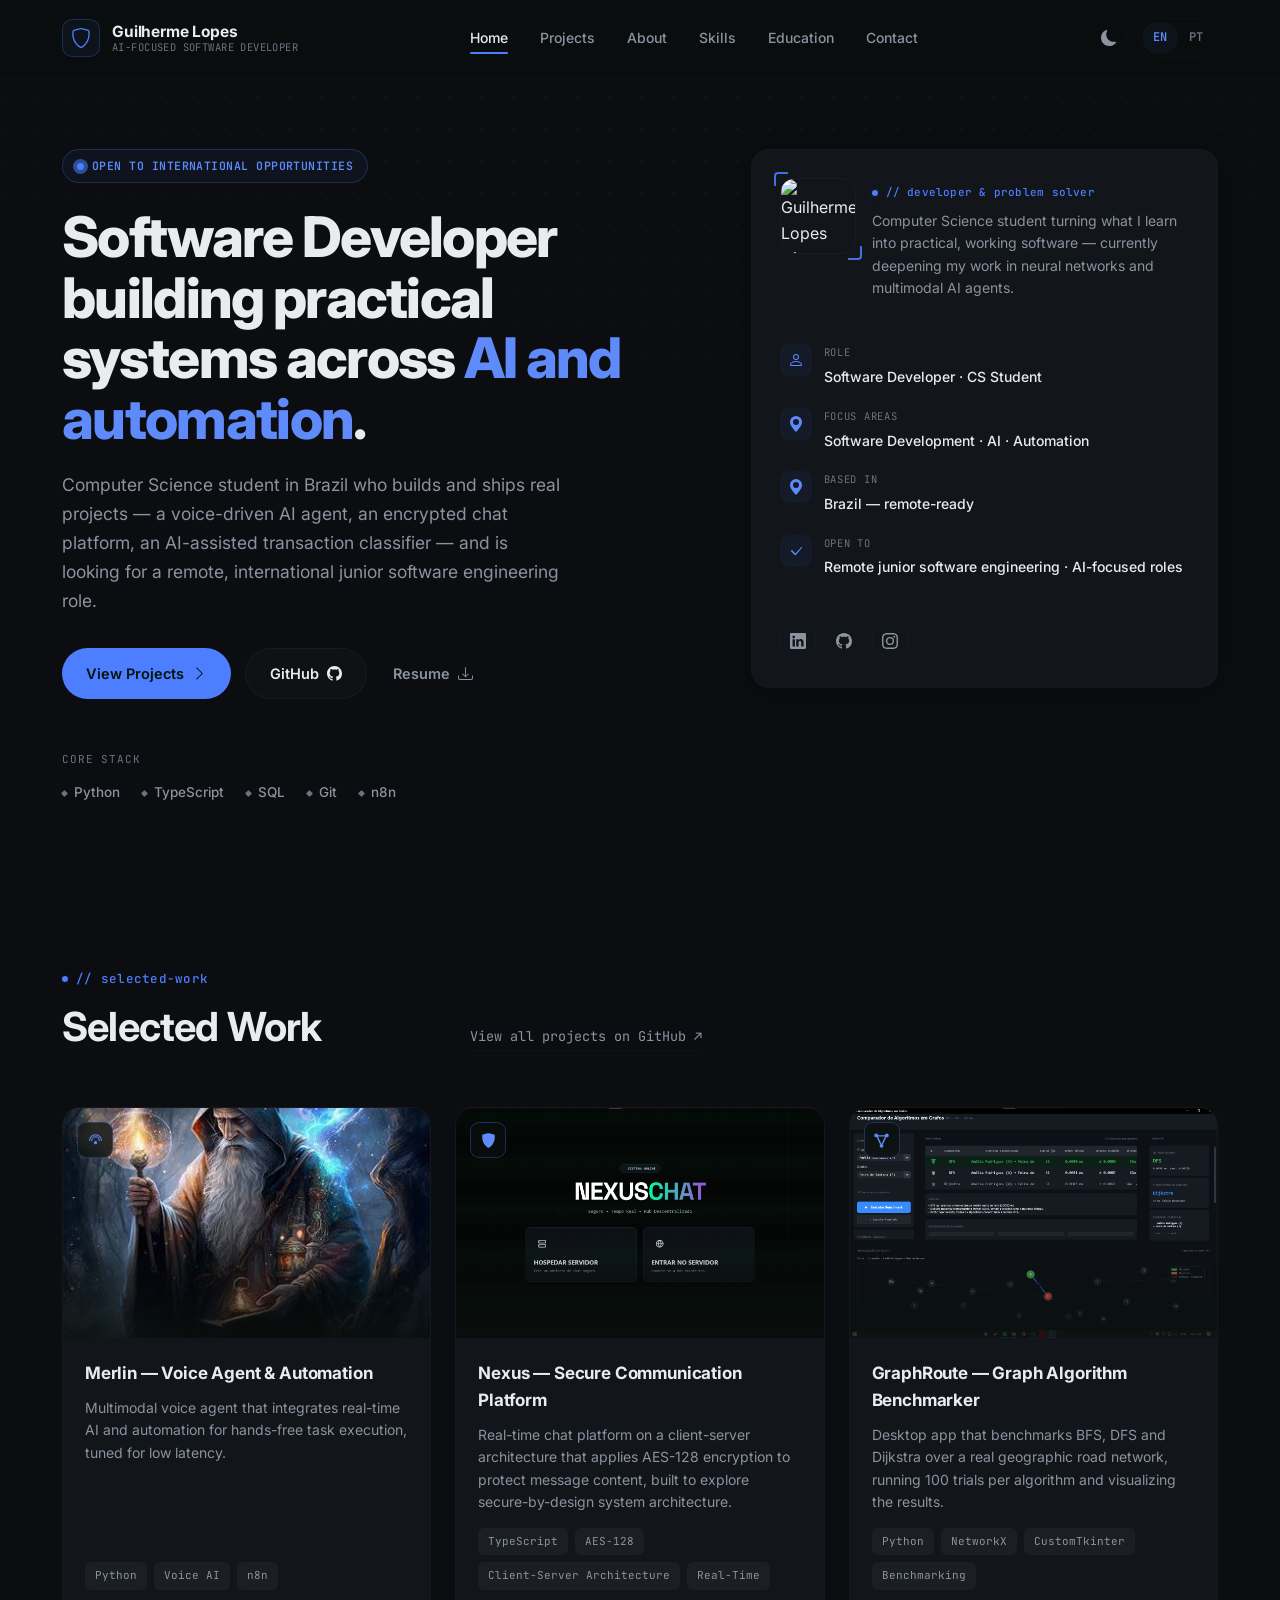
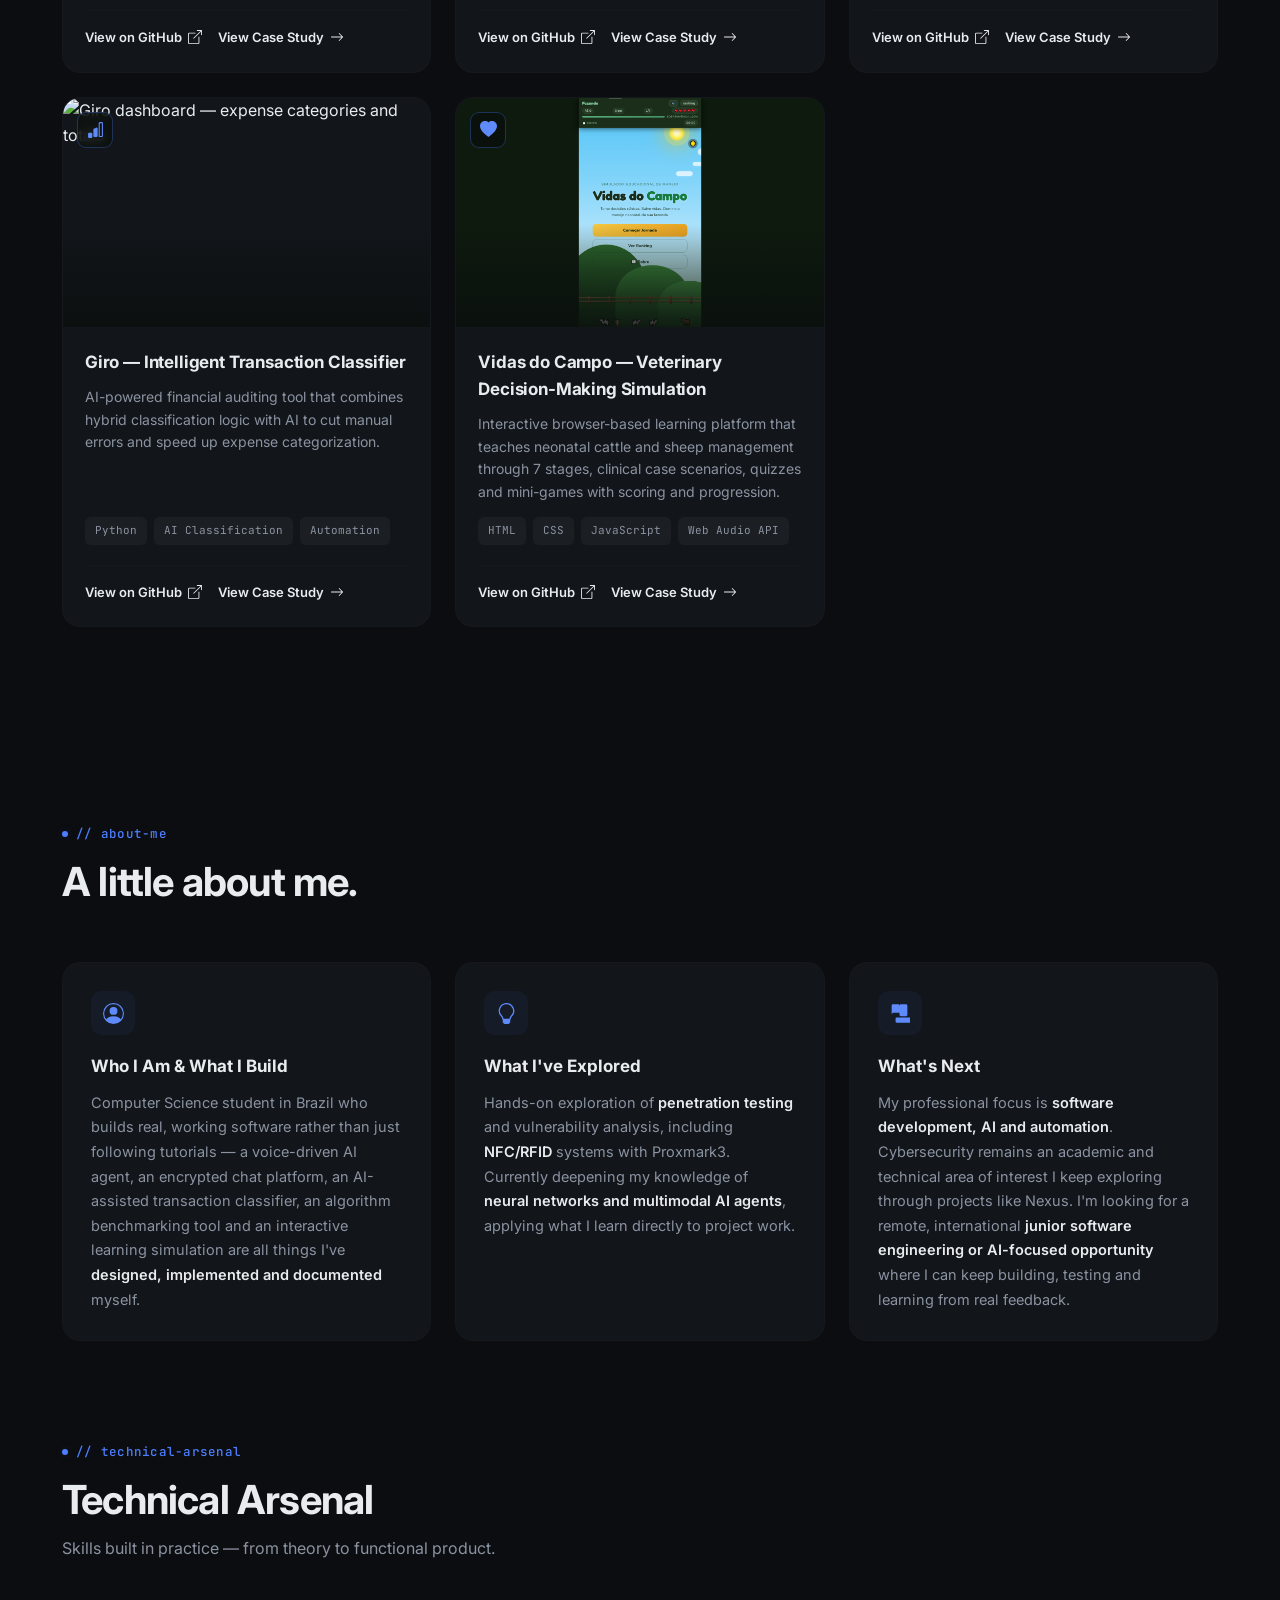
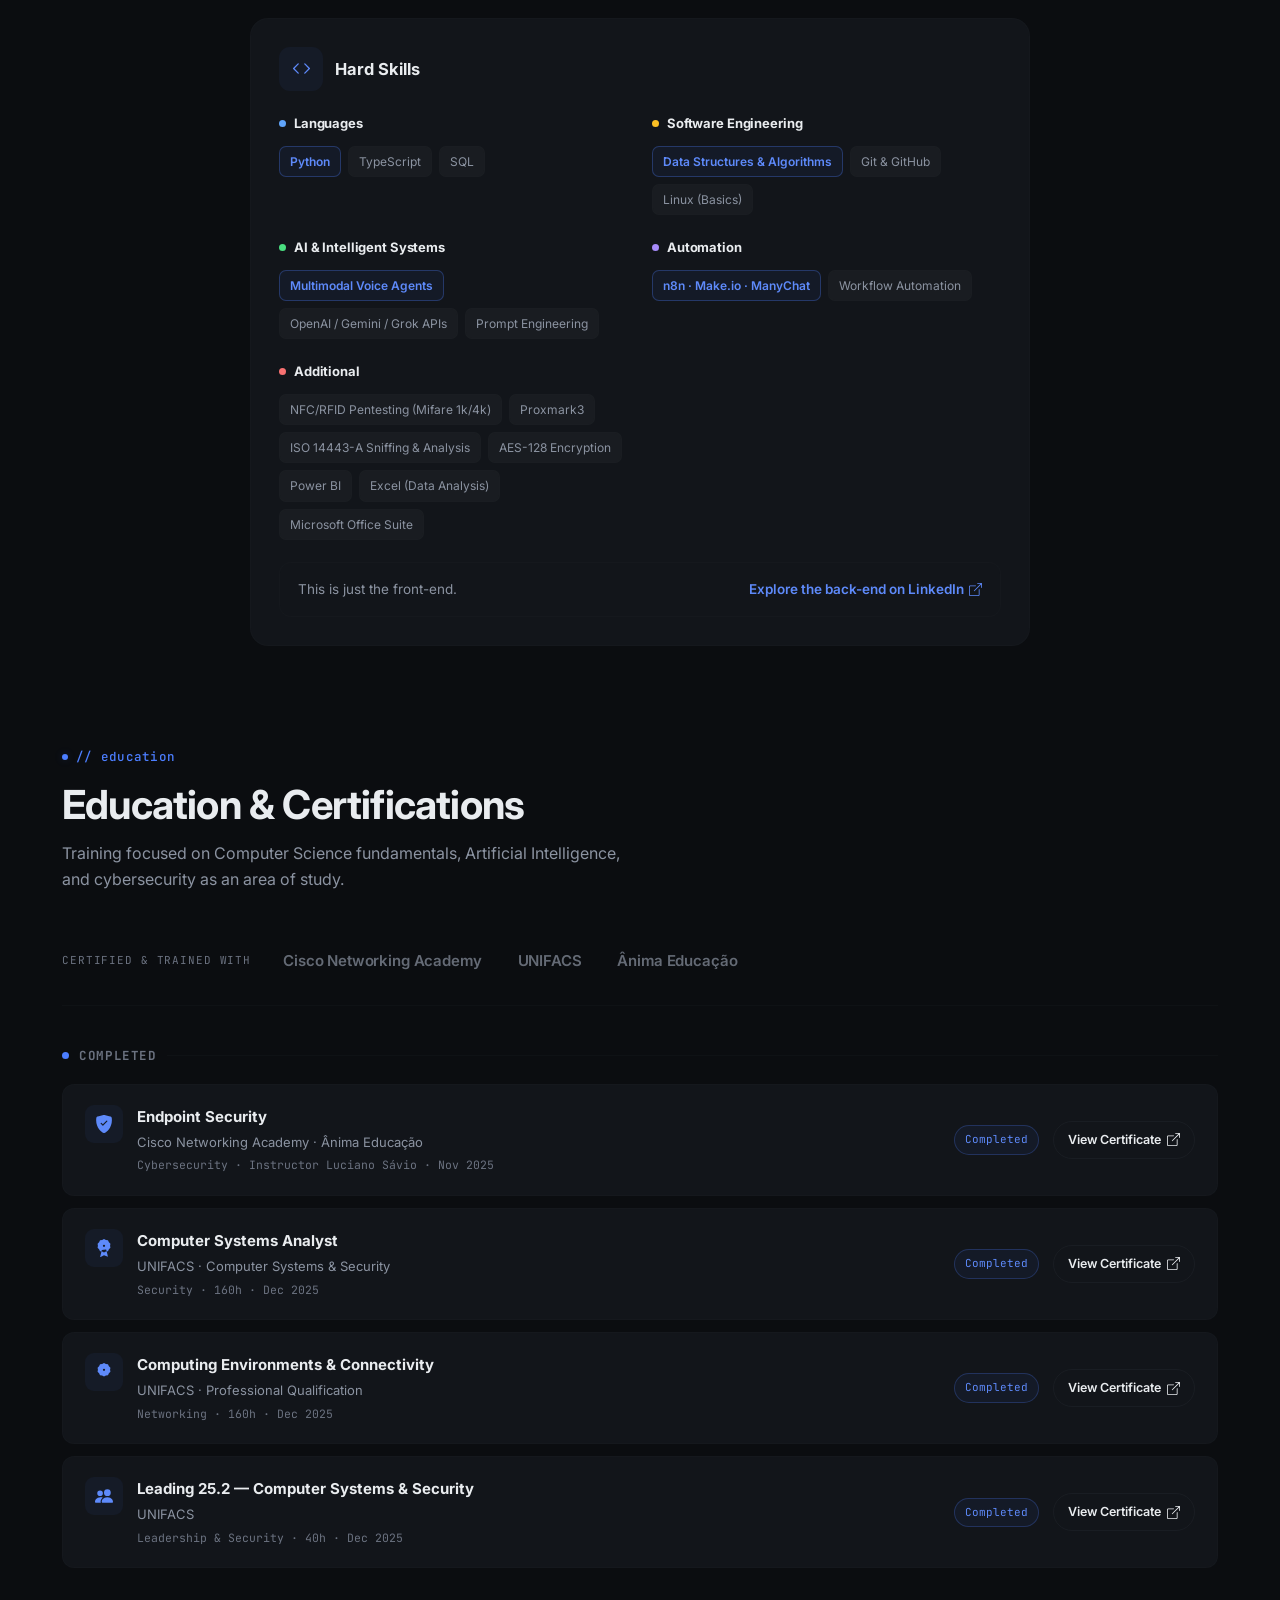
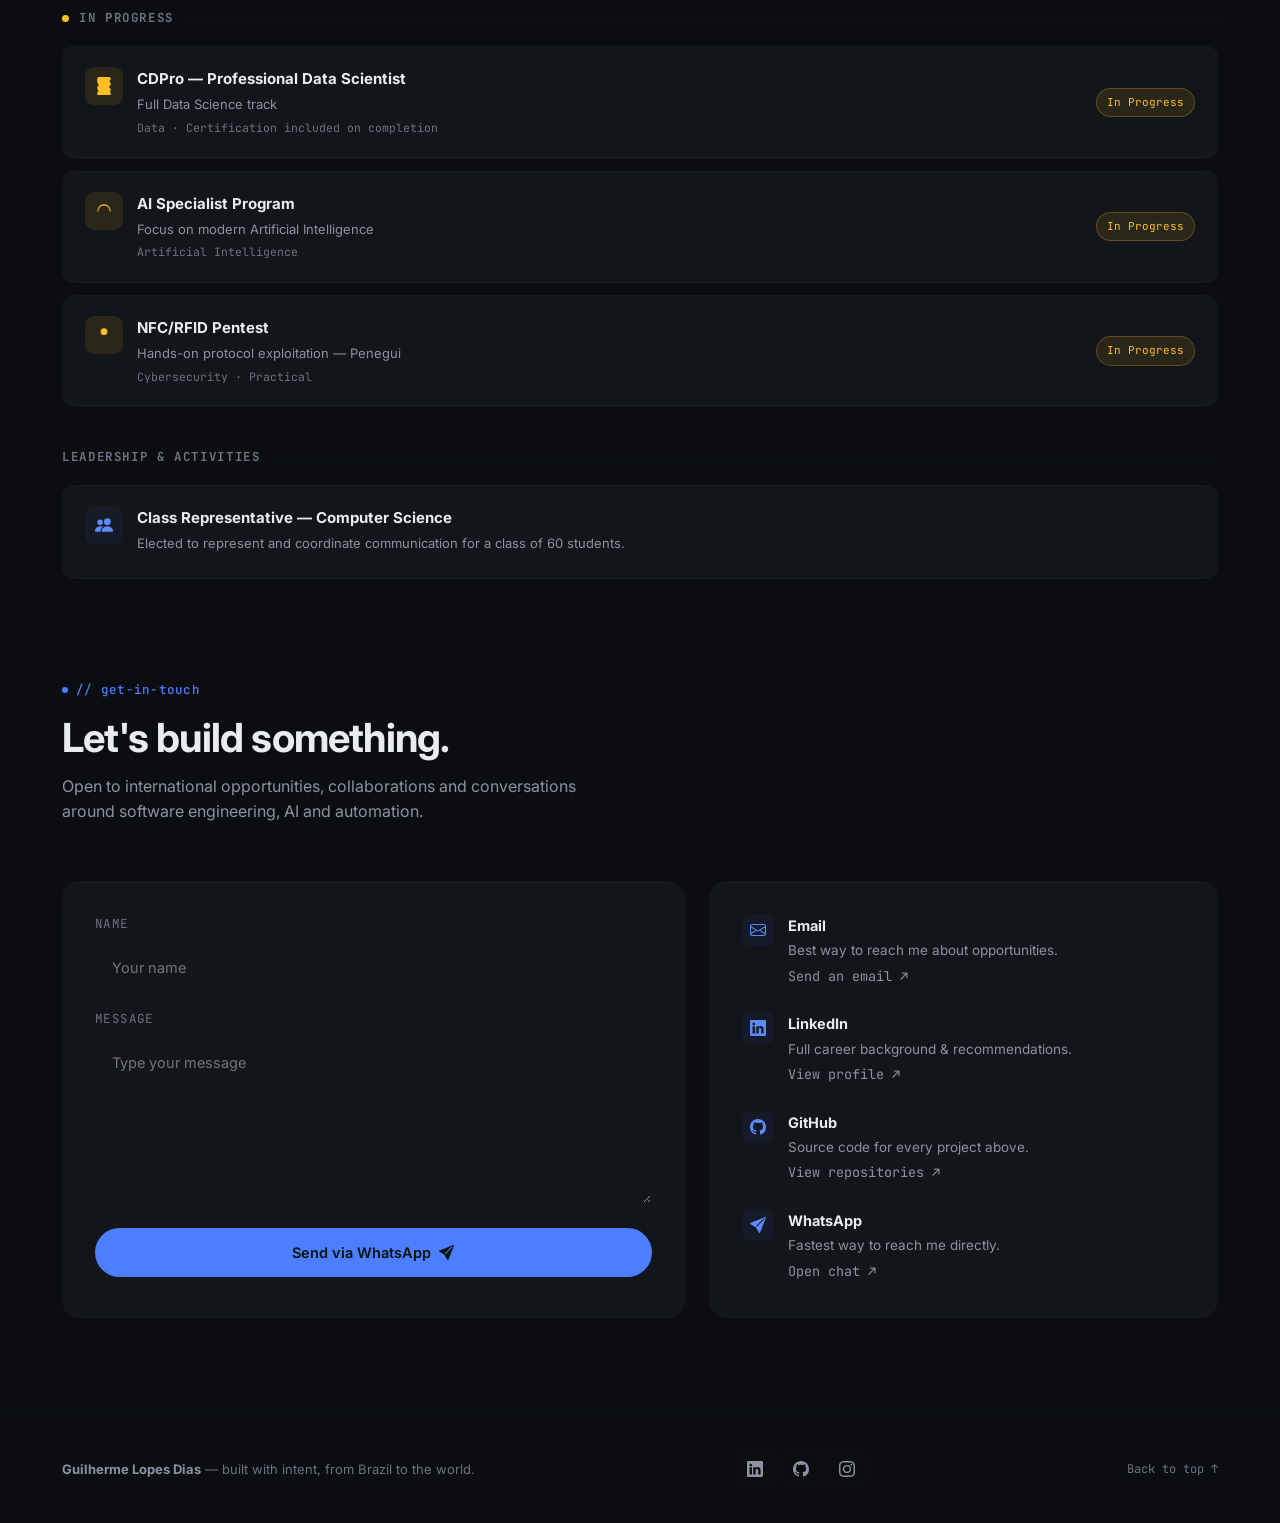
==== commit 28c3b107: "Remove unnecessary lines from index.html" ====
--- a/index.html
+++ b/index.html
@@ -1,7 +1,4 @@
 <!DOCTYPE html>
-<html lang="en" data-theme="dark-green">
-<head>
-<meta charset="UTF-8">
 <meta name="viewport" content="width=device-width, initial-scale=1.0">
 <title>Guilherme Lopes Dias | Software Engineer | AI & Automation</title>
 <meta name="description" content="Guilherme Lopes Dias - Computer Science student and early-career Software Engineer building practical projects across AI and automation, with cybersecurity as an area of academic and technical interest. Open to remote international junior software engineering opportunities.">
--- a/styles.css
+++ b/styles.css
@@ -37,17 +37,17 @@
   --shadow-elevated: 0 20px 60px rgba(0,0,0,0.5);
 }
 
-/* Dark Minimal (monochrome) theme override */
+/* Dark Minimal (monochrome) theme override — aligned with custom palette */
 :root[data-theme="dark-minimal"] {
-  --bg-primary: #0A0A0B;
-  --bg-secondary: #111113;
-  --bg-elevated: #131315;
-  --bg-elevated-2: #17171A;
-  --accent: #E5E7EB;
-  --accent-2: #FAFAFA;
-  --accent-soft: rgba(229, 231, 235, 0.08);
-  --accent-glow: rgba(229, 231, 235, 0.22);
-  --accent-rgb: 229, 231, 235;
+  --bg-primary: #0B0D10;
+  --bg-secondary: #12151A;
+  --bg-elevated: #12151A;
+  --bg-elevated-2: #14171B;
+  --accent: #4C7EFF;
+  --accent-2: #5E8AFA;
+  --accent-soft: rgba(76, 126, 255, 0.06);
+  --accent-glow: rgba(76, 126, 255, 0.18);
+  --accent-rgb: 76, 126, 255;
 }
 
 @media (prefers-reduced-motion: reduce) {
@@ -318,8 +318,7 @@
 /* ============================================================
    TRUST ROW
    ============================================================ */
-.trust-row { padding: 40px 0; border-top: 1px solid var(--border-subtle); border-bottom: 1px solid var(--border-subtle); }
-.trust-row .container { display: flex; align-items: center; gap: 32px; flex-wrap: wrap; }
+.edu-trust { display: flex; align-items: center; gap: 32px; flex-wrap: wrap; padding-bottom: 32px; margin-bottom: 40px; border-bottom: 1px solid var(--border-subtle); }
 .trust-label { font-family: var(--font-mono); font-size: 11px; letter-spacing: 0.08em; color: var(--text-tertiary); white-space: nowrap; }
 .trust-logos { display: flex; gap: 36px; flex-wrap: wrap; flex: 1; }
 .trust-logos span {
@@ -392,7 +391,7 @@
 }
 .modal-close svg { width: 15px; height: 15px; }
 .modal-close:hover { color: var(--accent-2); border-color: var(--accent); }
-.modal-scroll { overflow-y: auto; max-height: 88vh; padding: 40px 40px 44px; }
+.modal-scroll { overflow-y: auto; max-height: 88vh; padding: 40px 40px 44px; overscroll-behavior: contain; -webkit-overflow-scrolling: touch; }
 
 .modal-header { padding-right: 40px; margin-bottom: 22px; }
 .modal-category { font-family: var(--font-mono); font-size: 11.5px; letter-spacing: 0.07em; color: var(--accent-2); text-transform: uppercase; }
@@ -400,8 +399,14 @@
 
 .modal-gallery { position: relative; margin-bottom: 26px; border-radius: var(--radius); overflow: hidden; background: var(--bg-secondary); border: 1px solid var(--border-subtle); }
 .modal-gallery-main { position: relative; aspect-ratio: 16/10; cursor: zoom-in; overflow: hidden; }
-.modal-gallery-main img { width: 100%; height: 100%; object-fit: cover; transition: transform 0.3s ease; }
+.modal-gallery-media { width: 100%; height: 100%; }
+.modal-gallery-main img, .modal-gallery-main video { width: 100%; height: 100%; object-fit: cover; transition: transform 0.3s ease; display: block; }
 .modal-gallery-main.zoomed img { object-fit: contain; cursor: zoom-out; }
+.modal-gallery-main.is-video { cursor: default; }
+.modal-gallery-main video { cursor: default; background: #000; }
+.modal-thumb { position: relative; }
+.modal-thumb-play { position: absolute; inset: 0; display: flex; align-items: center; justify-content: center; color: var(--text-primary); background: rgba(0,0,0,0.32); }
+.modal-thumb-play svg { width: 18px; height: 18px; filter: drop-shadow(0 1px 2px rgba(0,0,0,0.6)); }
 .modal-gallery-nav {
   position: absolute; top: 50%; transform: translateY(-50%); width: 34px; height: 34px; border-radius: 50%;
   background: rgba(10,15,13,0.72); border: 1px solid var(--border-subtle); color: var(--text-primary);
@@ -419,7 +424,7 @@
 
 .modal-section { margin-bottom: 24px; }
 .modal-section:last-of-type { margin-bottom: 28px; }
-.modal-section-label { font-family: var(--font-mono); font-size: 11.5px; letter-spacing: 0.07em; color: var(--text-tertiary); text-transform: uppercase; margin-bottom: 9px; }
+.modal-section-label { font-family: var(--font-mono); font-size: 11.5px; font-weight: 600; letter-spacing: 0.07em; color: var(--accent-2); text-transform: uppercase; margin-bottom: 10px; }
 .modal-section p { font-size: 14.5px; color: var(--text-secondary); line-height: 1.75; }
 .modal-tech-tags { display: flex; flex-wrap: wrap; gap: 7px; }
 .modal-flow { display: flex; align-items: center; flex-wrap: wrap; gap: 8px; }
@@ -427,7 +432,7 @@
 .modal-flow-arrow { color: var(--text-tertiary); display: flex; }
 .modal-flow-arrow svg { width: 14px; height: 14px; }
 .modal-decisions { display: flex; flex-direction: column; gap: 12px; }
-.modal-decision-item { padding: 14px 16px; border-radius: 10px; background: rgba(255,255,255,0.03); border: 1px solid var(--border-subtle); }
+.modal-decision-item { padding: 14px 16px; border-radius: 10px; background: rgba(255,255,255,0.04); border: 1px solid var(--border-subtle); }
 .modal-decision-q { font-weight: 600; font-size: 14px; margin-bottom: 4px; }
 .modal-decision-a { font-size: 13.5px; color: var(--text-secondary); line-height: 1.65; }
 .modal-results { display: flex; flex-direction: column; gap: 10px; }
@@ -435,7 +440,7 @@
 .modal-results li svg { width: 16px; height: 16px; color: var(--accent-2); flex-shrink: 0; margin-top: 2px; }
 .modal-links { display: flex; gap: 12px; flex-wrap: wrap; }
 
-body.modal-open { overflow: hidden; }
+body.modal-open { overflow: hidden; position: fixed; width: 100%; }
 
 /* ============================================================
    ABOUT
@@ -616,7 +621,7 @@
   .hero { padding: 40px 0 40px; }
   .hero-cta { flex-direction: column; align-items: stretch; }
   .hero-cta .btn { text-align: center; }
-  .trust-row .container { flex-direction: column; align-items: flex-start; gap: 16px; }
+  .edu-trust { flex-direction: column; align-items: flex-start; gap: 16px; }
   .cert-card { flex-direction: column; align-items: flex-start; }
   .cert-action { width: 100%; justify-content: space-between; }
   .brand-role { display: none; }
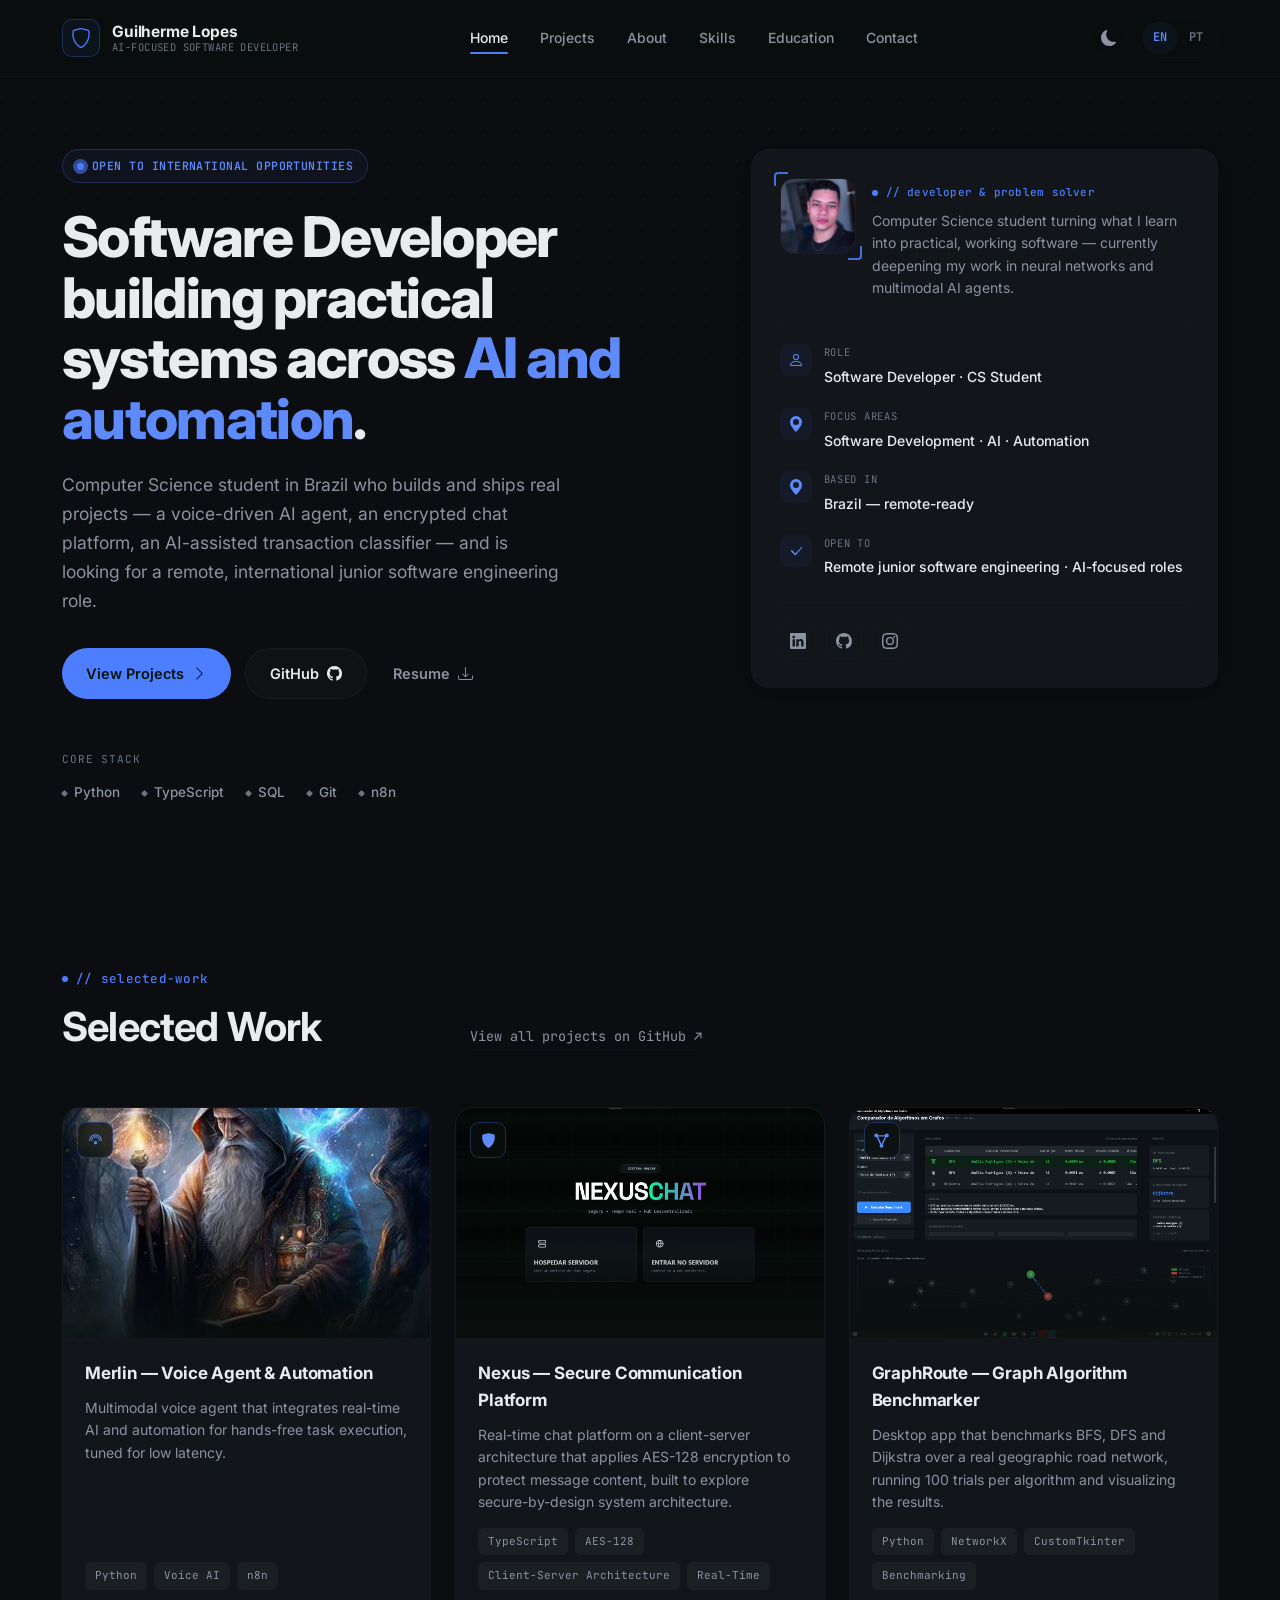
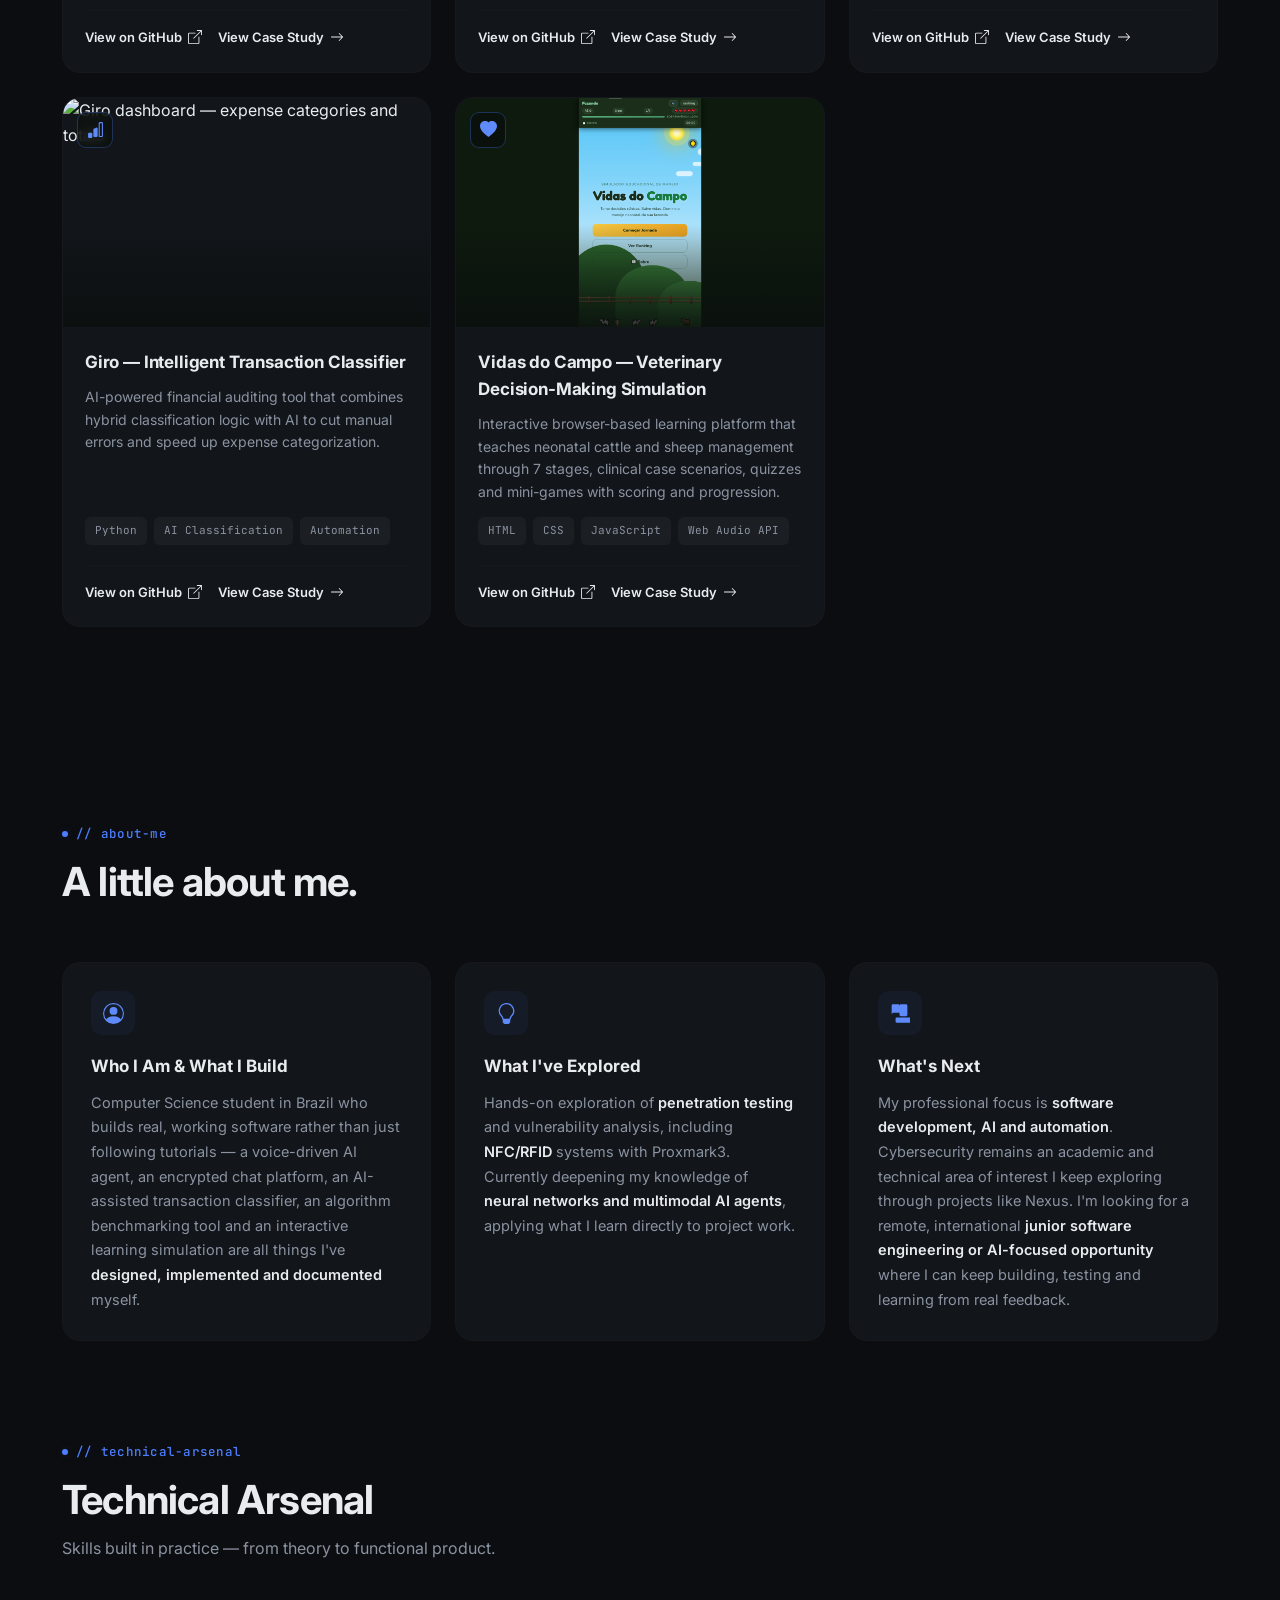
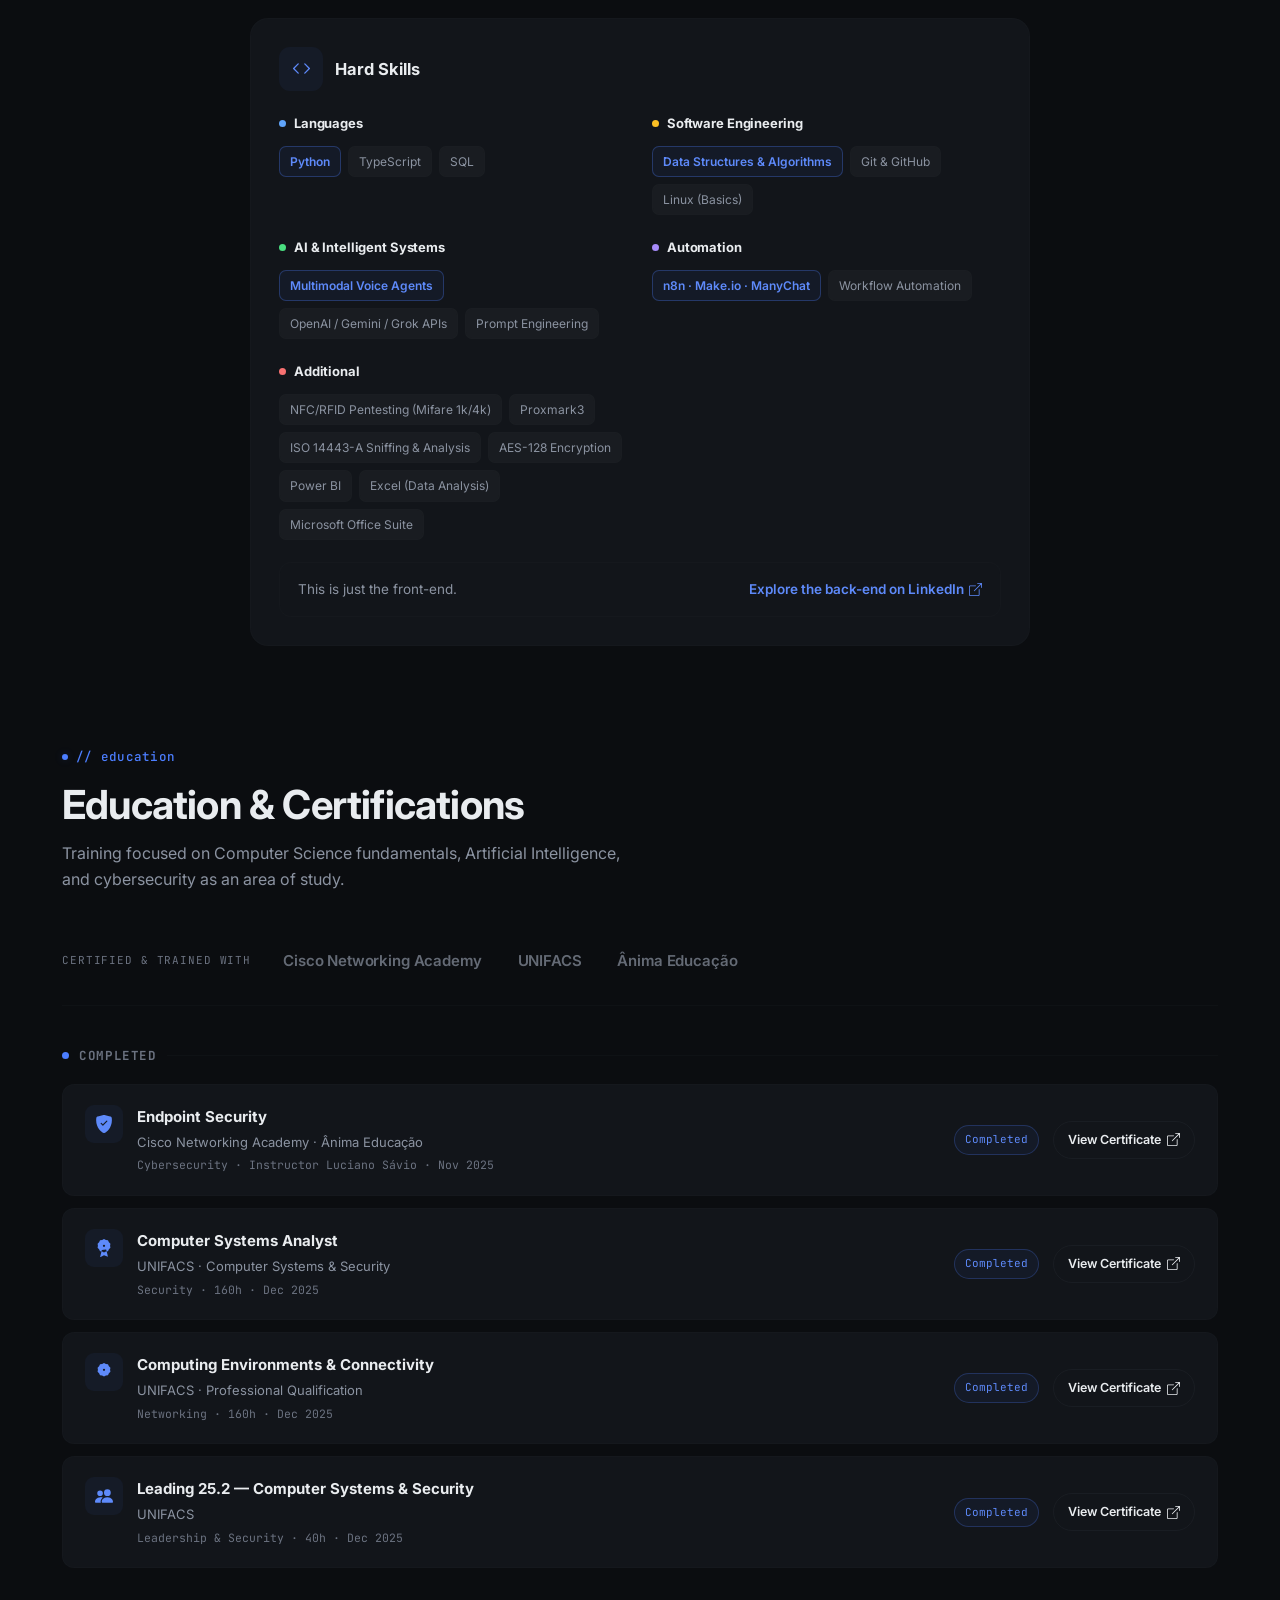
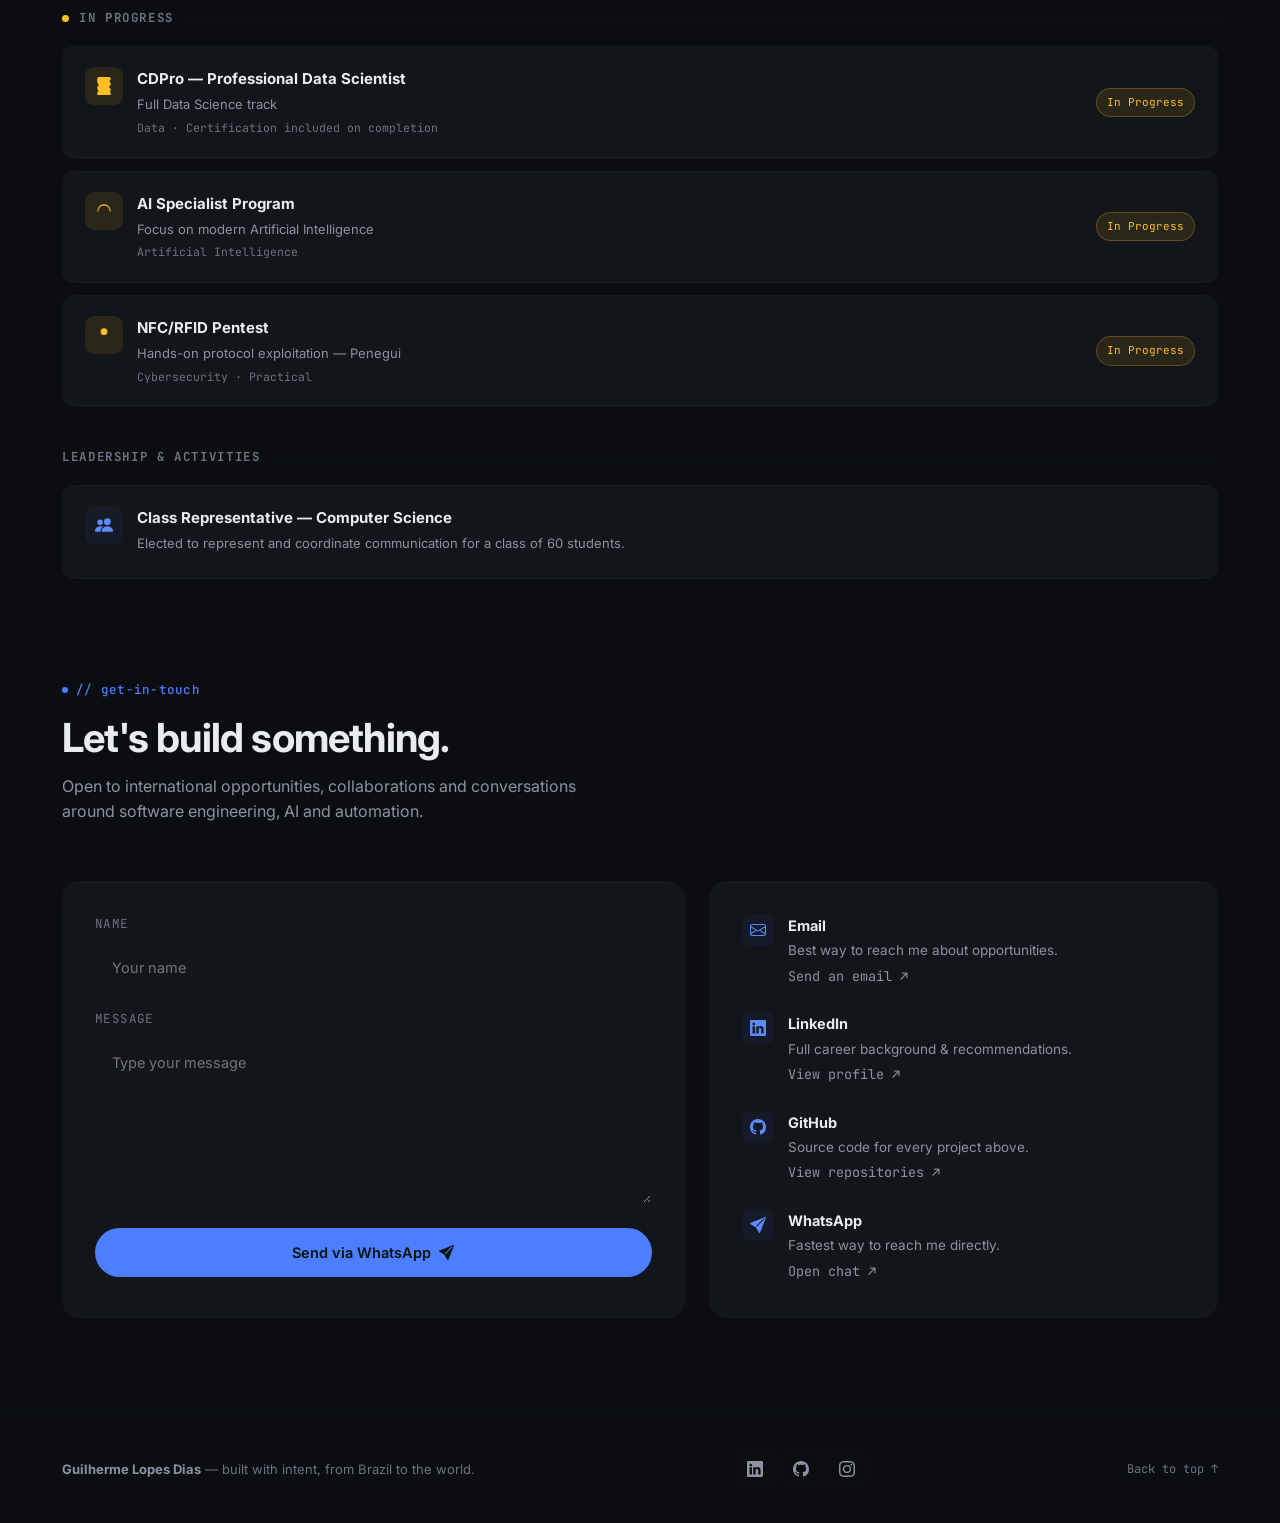
==== commit 15a29670: "Update index.html" ====
--- a/index.html
+++ b/index.html
@@ -1,4 +1,7 @@
 <!DOCTYPE html>
+<html lang="en" data-theme="dark-green">
+<head>
+<meta charset="UTF-8">
 <meta name="viewport" content="width=device-width, initial-scale=1.0">
 <title>Guilherme Lopes Dias | Software Engineer | AI & Automation</title>
 <meta name="description" content="Guilherme Lopes Dias - Computer Science student and early-career Software Engineer building practical projects across AI and automation, with cybersecurity as an area of academic and technical interest. Open to remote international junior software engineering opportunities.">
@@ -105,7 +108,7 @@
           <div class="profile-top">
             <div class="profile-photo-frame">
               <span class="bracket bracket-tl" aria-hidden="true"></span>
-              <img src="img/guilherme.jpeg" alt="Guilherme Lopes Dias">
+              <img src="img/Guilherme.jpeg" alt="Guilherme Lopes Dias">
               <span class="bracket bracket-br" aria-hidden="true"></span>
             </div>
             <div class="profile-intro">
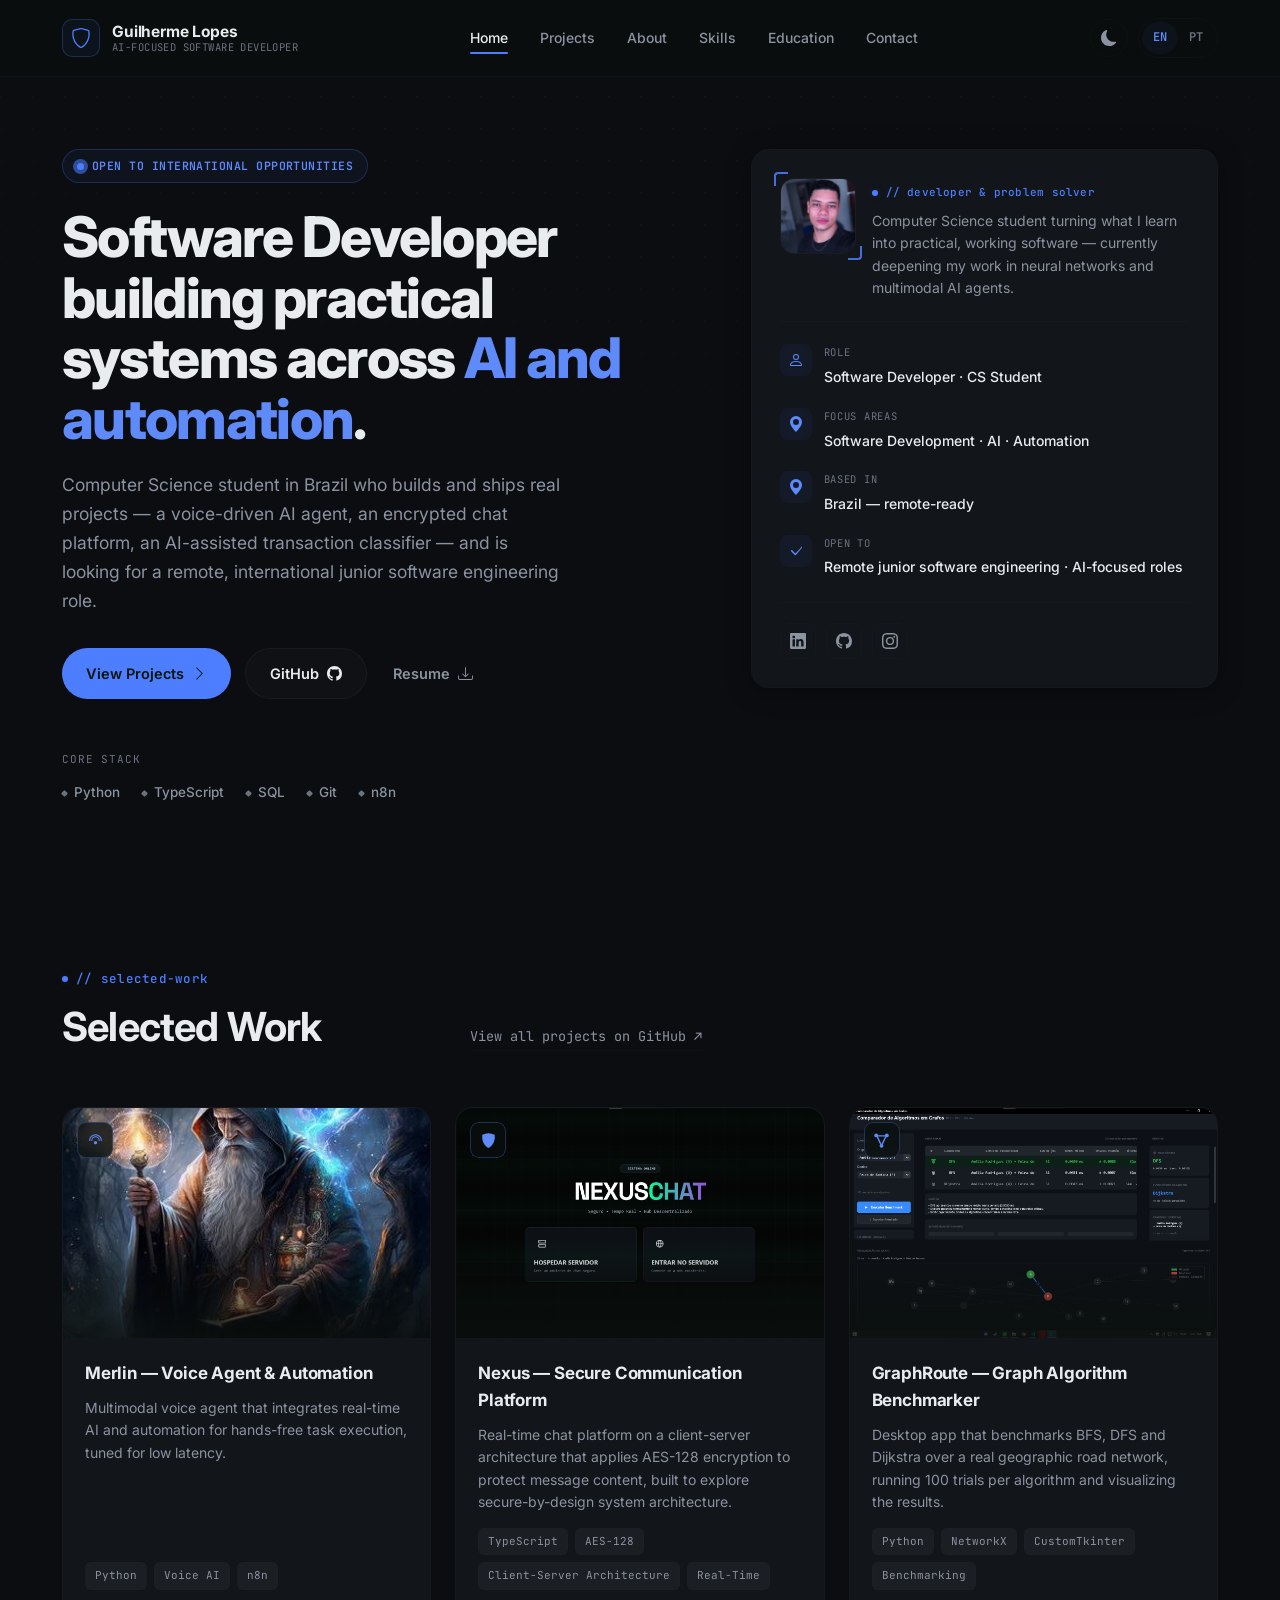
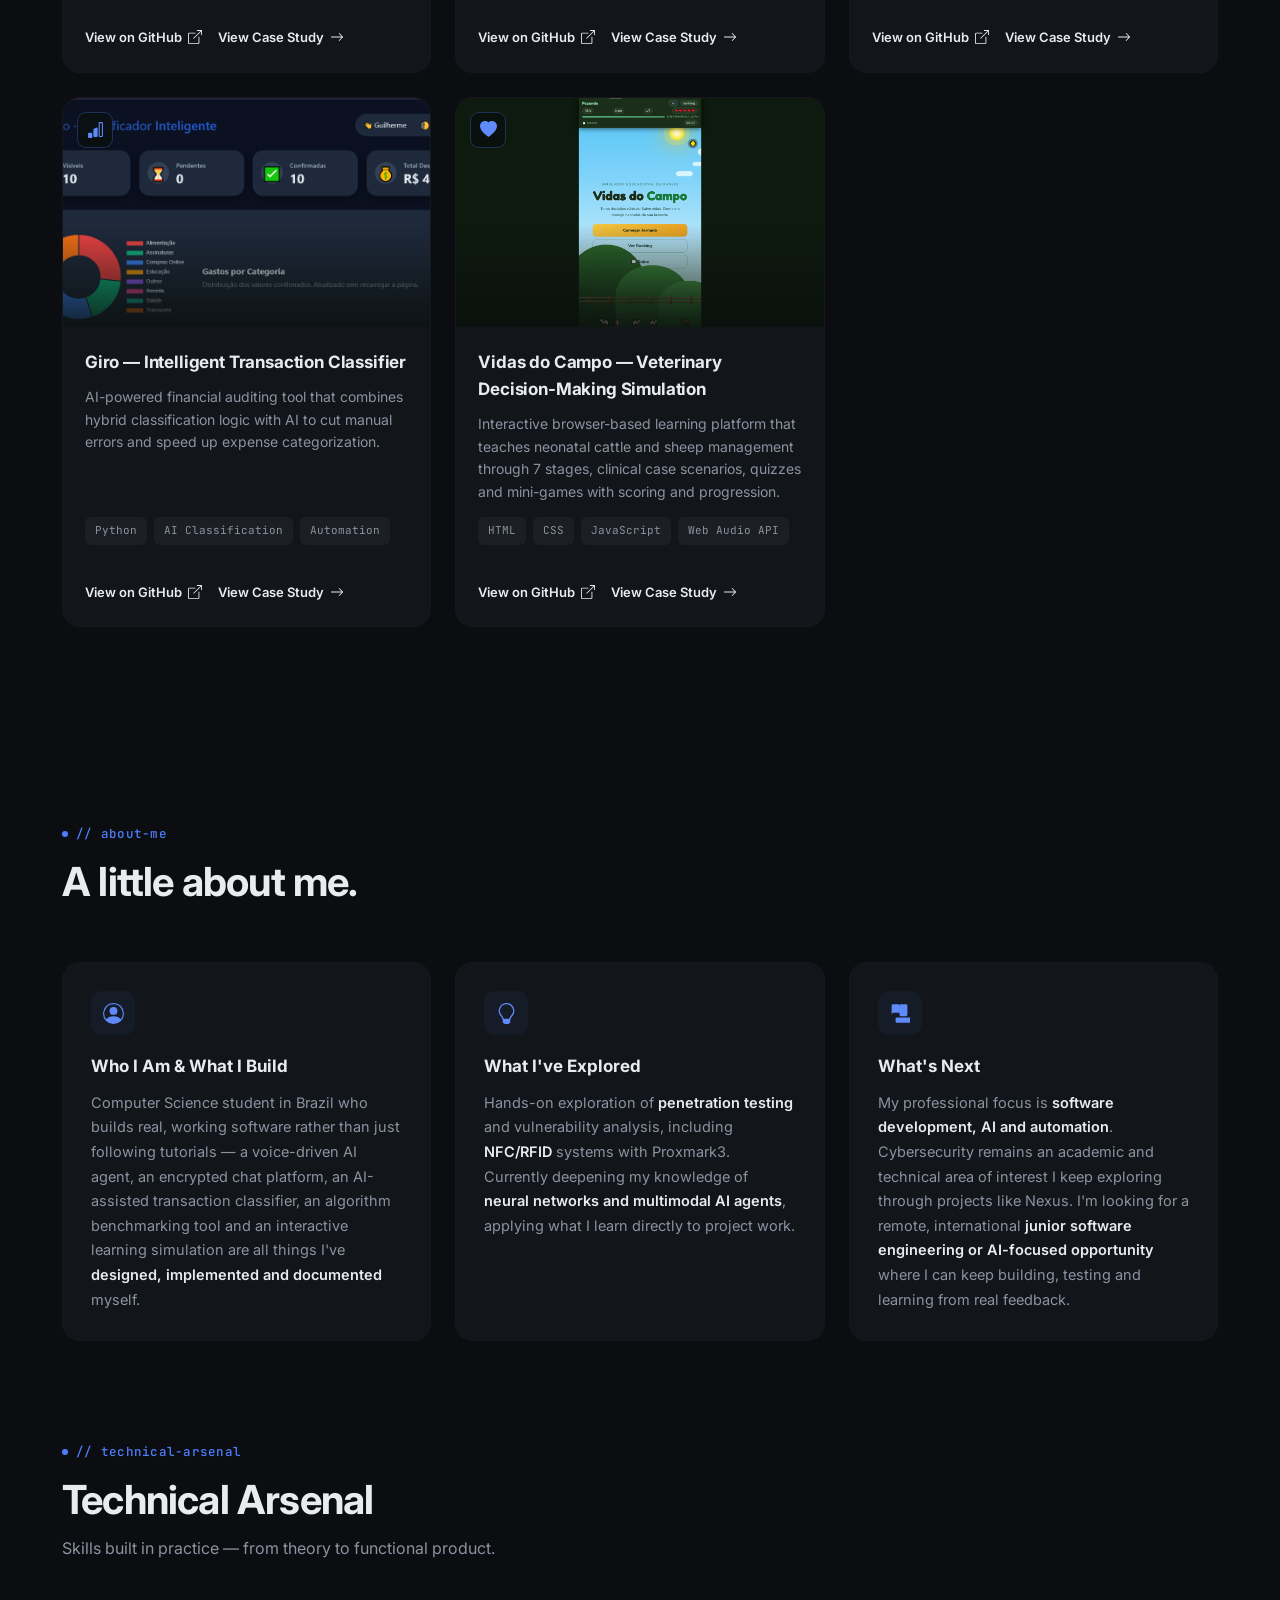
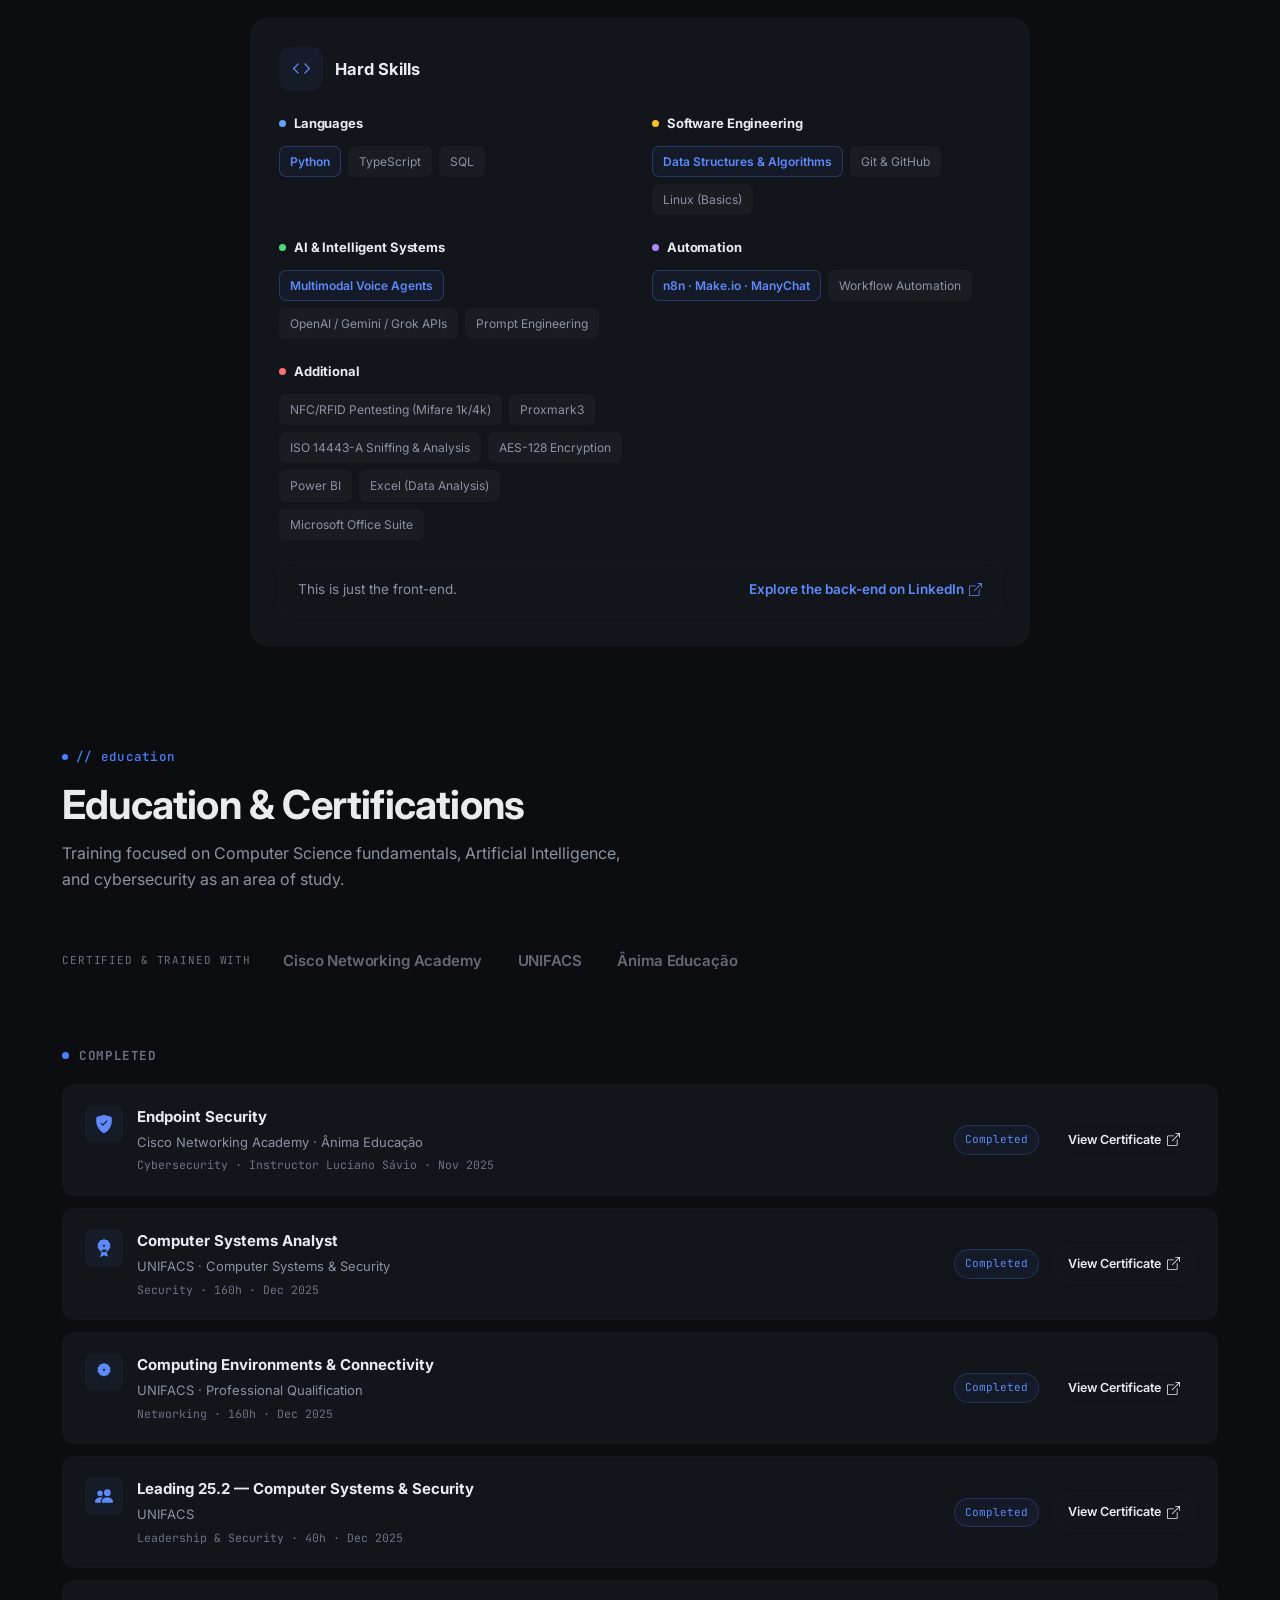
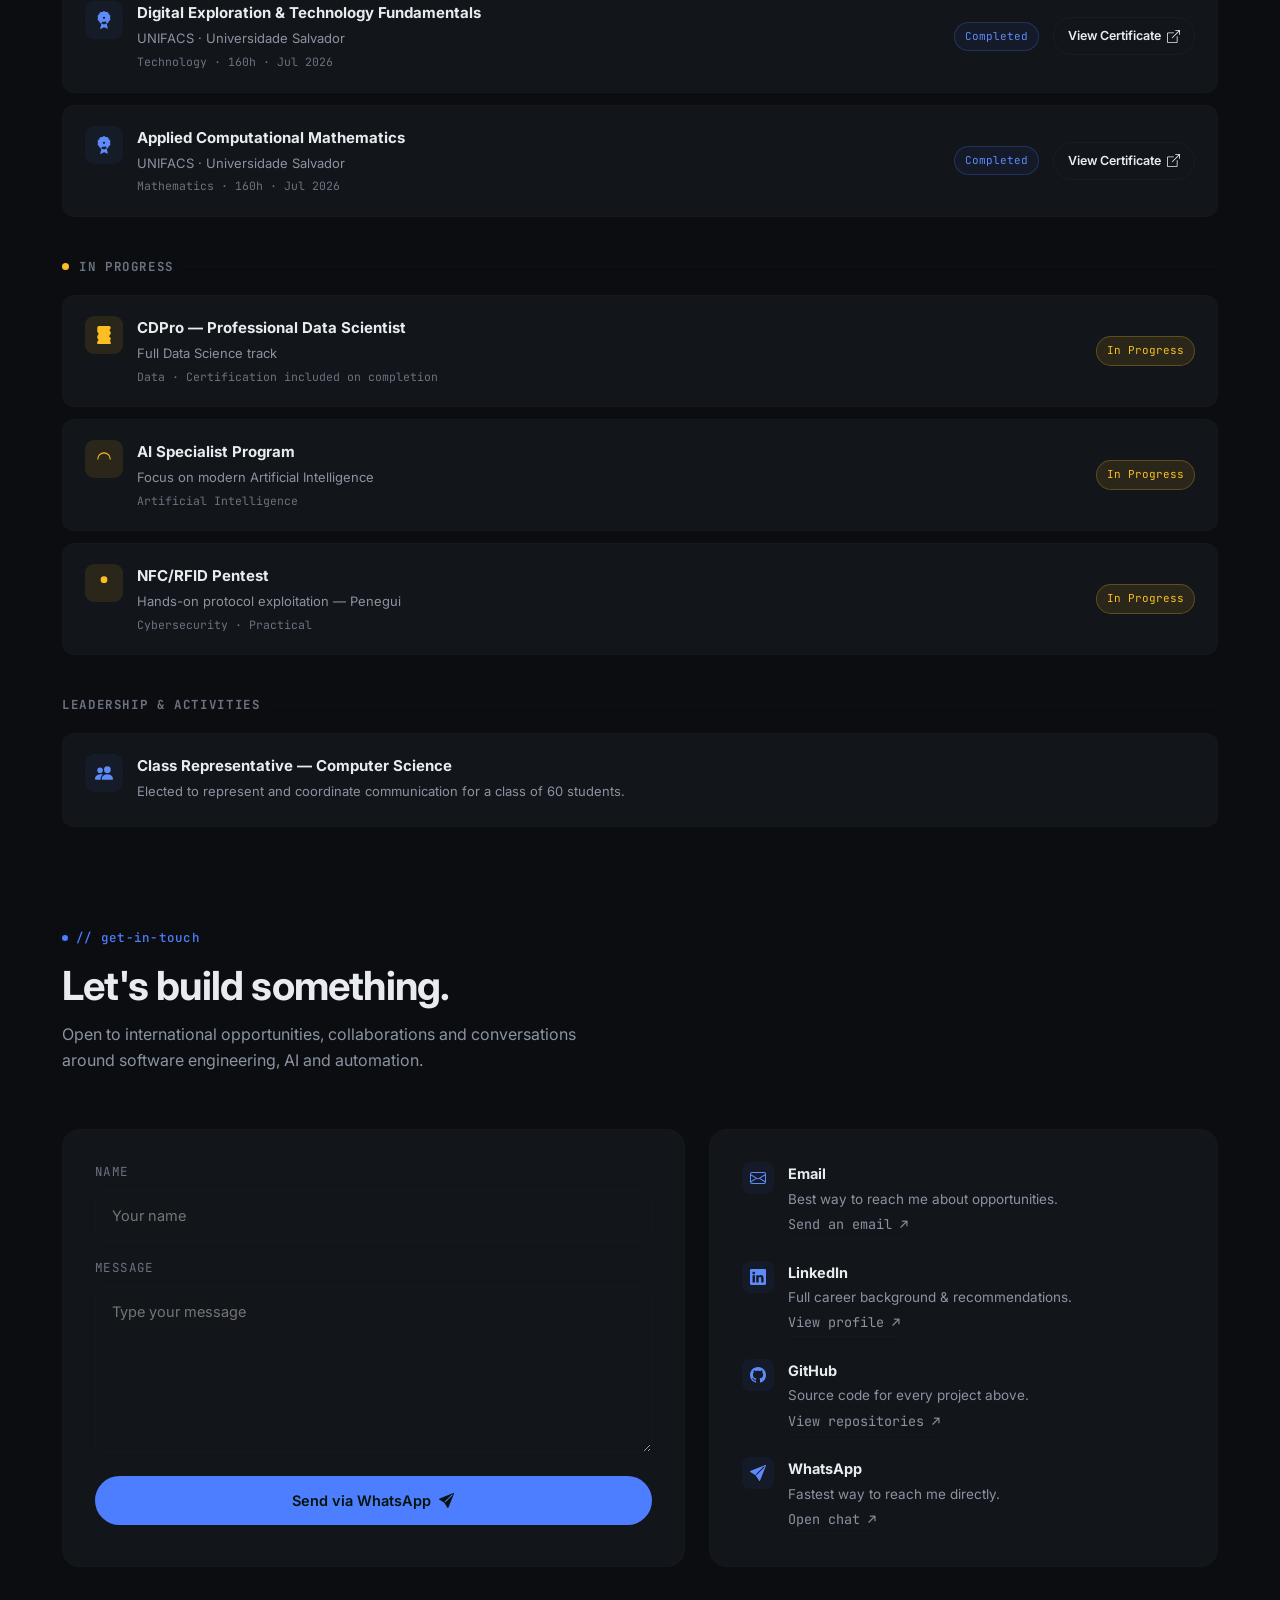
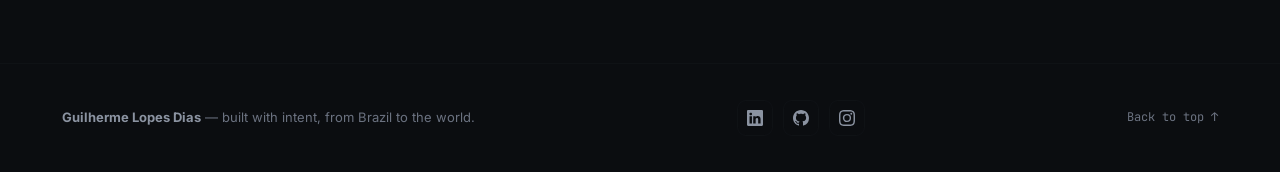
==== commit e02dd985: "Add certification cards for new courses Added two new certification cards for Digital Exploration & " ====
--- a/index.html
+++ b/index.html
@@ -8,7 +8,7 @@
 <meta property="og:type" content="website">
 <meta property="og:title" content="Guilherme Lopes Dias | Software Engineer | AI & Automation">
 <meta property="og:description" content="Computer Science student and early-career Software Engineer building practical projects across AI and automation, with cybersecurity as an area of academic and technical interest. Open to remote international junior software engineering opportunities.">
-<meta property="og:image" content="img/guilherme.jpeg">
+<meta property="og:image" content="img/Guilherme.jpeg">
 <meta name="twitter:card" content="summary">
 <meta name="twitter:title" content="Guilherme Lopes Dias | Software Engineer | AI & Automation">
 <meta name="twitter:description" content="Computer Science student building practical software across AI, automation and security-focused projects. Open to remote international junior software engineering opportunities.">
@@ -395,6 +395,42 @@
           <div class="cert-action">
             <span class="status-chip" data-i18n="edu.statusDone">Completed</span>
             <a class="cert-btn" href="certificados/cert-liderando-25-2.pdf" target="_blank" rel="noopener">
+              <span data-i18n="edu.viewCert">View Certificate</span>
+              <svg xmlns="http://www.w3.org/2000/svg" viewBox="0 0 16 16" fill="currentColor"><path fill-rule="evenodd" d="M8.636 3.5a.5.5 0 0 0-.5-.5H1.5A1.5 1.5 0 0 0 0 4.5v10A1.5 1.5 0 0 0 1.5 16h10a1.5 1.5 0 0 0 1.5-1.5V7.864a.5.5 0 0 0-1 0V14.5a.5.5 0 0 1-.5.5h-10a.5.5 0 0 1-.5-.5v-10a.5.5 0 0 1 .5-.5h6.636a.5.5 0 0 0 .5-.5"/><path fill-rule="evenodd" d="M16 .5a.5.5 0 0 0-.5-.5h-5a.5.5 0 0 0 0 1h3.793L6.146 9.146a.5.5 0 1 0 .708.708L15 1.707V5.5a.5.5 0 0 0 1 0z"/></svg>
+            </a>
+          </div>
+        </div>
+
+        <div class="cert-card reveal">
+          <div class="cert-info">
+            <span class="cert-icon" aria-hidden="true"><svg xmlns="http://www.w3.org/2000/svg" viewBox="0 0 16 16" fill="currentColor"><path d="M9.669.864 8 0 6.331.864l-1.858.282-.842 1.68-1.337 1.32L2.6 6l-.306 1.854 1.337 1.32.842 1.68 1.858.282L8 12l1.669-.864 1.858-.282.842-1.68 1.337-1.32L13.4 6l.306-1.854-1.337-1.32-.842-1.68zM9 6a1 1 0 1 1-2 0 1 1 0 0 1 2 0m.93 3.379 1.598 6.401L8 14.5l-3.528 1.78 1.598-6.401z"/></svg></span>
+            <div>
+              <div class="cert-title" data-i18n="edu.cert5.title">Digital Exploration &amp; Technology Fundamentals</div>
+              <div class="cert-subtitle" data-i18n="edu.cert5.sub">UNIFACS · Universidade Salvador</div>
+              <div class="cert-meta" data-i18n="edu.cert5.meta">Technology · 160h · Jul 2026</div>
+            </div>
+          </div>
+          <div class="cert-action">
+            <span class="status-chip" data-i18n="edu.statusDone">Completed</span>
+            <a class="cert-btn" href="certificados/cert-exploracao-digital.pdf" target="_blank" rel="noopener">
+              <span data-i18n="edu.viewCert">View Certificate</span>
+              <svg xmlns="http://www.w3.org/2000/svg" viewBox="0 0 16 16" fill="currentColor"><path fill-rule="evenodd" d="M8.636 3.5a.5.5 0 0 0-.5-.5H1.5A1.5 1.5 0 0 0 0 4.5v10A1.5 1.5 0 0 0 1.5 16h10a1.5 1.5 0 0 0 1.5-1.5V7.864a.5.5 0 0 0-1 0V14.5a.5.5 0 0 1-.5.5h-10a.5.5 0 0 1-.5-.5v-10a.5.5 0 0 1 .5-.5h6.636a.5.5 0 0 0 .5-.5"/><path fill-rule="evenodd" d="M16 .5a.5.5 0 0 0-.5-.5h-5a.5.5 0 0 0 0 1h3.793L6.146 9.146a.5.5 0 1 0 .708.708L15 1.707V5.5a.5.5 0 0 0 1 0z"/></svg>
+            </a>
+          </div>
+        </div>
+
+        <div class="cert-card reveal">
+          <div class="cert-info">
+            <span class="cert-icon" aria-hidden="true"><svg xmlns="http://www.w3.org/2000/svg" viewBox="0 0 16 16" fill="currentColor"><path d="M9.669.864 8 0 6.331.864l-1.858.282-.842 1.68-1.337 1.32L2.6 6l-.306 1.854 1.337 1.32.842 1.68 1.858.282L8 12l1.669-.864 1.858-.282.842-1.68 1.337-1.32L13.4 6l.306-1.854-1.337-1.32-.842-1.68zM9 6a1 1 0 1 1-2 0 1 1 0 0 1 2 0m.93 3.379 1.598 6.401L8 14.5l-3.528 1.78 1.598-6.401z"/></svg></span>
+            <div>
+              <div class="cert-title" data-i18n="edu.cert6.title">Applied Computational Mathematics</div>
+              <div class="cert-subtitle" data-i18n="edu.cert6.sub">UNIFACS · Universidade Salvador</div>
+              <div class="cert-meta" data-i18n="edu.cert6.meta">Mathematics · 160h · Jul 2026</div>
+            </div>
+          </div>
+          <div class="cert-action">
+            <span class="status-chip" data-i18n="edu.statusDone">Completed</span>
+            <a class="cert-btn" href="certificados/cert-matematica-computacional.pdf" target="_blank" rel="noopener">
               <span data-i18n="edu.viewCert">View Certificate</span>
               <svg xmlns="http://www.w3.org/2000/svg" viewBox="0 0 16 16" fill="currentColor"><path fill-rule="evenodd" d="M8.636 3.5a.5.5 0 0 0-.5-.5H1.5A1.5 1.5 0 0 0 0 4.5v10A1.5 1.5 0 0 0 1.5 16h10a1.5 1.5 0 0 0 1.5-1.5V7.864a.5.5 0 0 0-1 0V14.5a.5.5 0 0 1-.5.5h-10a.5.5 0 0 1-.5-.5v-10a.5.5 0 0 1 .5-.5h6.636a.5.5 0 0 0 .5-.5"/><path fill-rule="evenodd" d="M16 .5a.5.5 0 0 0-.5-.5h-5a.5.5 0 0 0 0 1h3.793L6.146 9.146a.5.5 0 1 0 .708.708L15 1.707V5.5a.5.5 0 0 0 1 0z"/></svg>
             </a>
